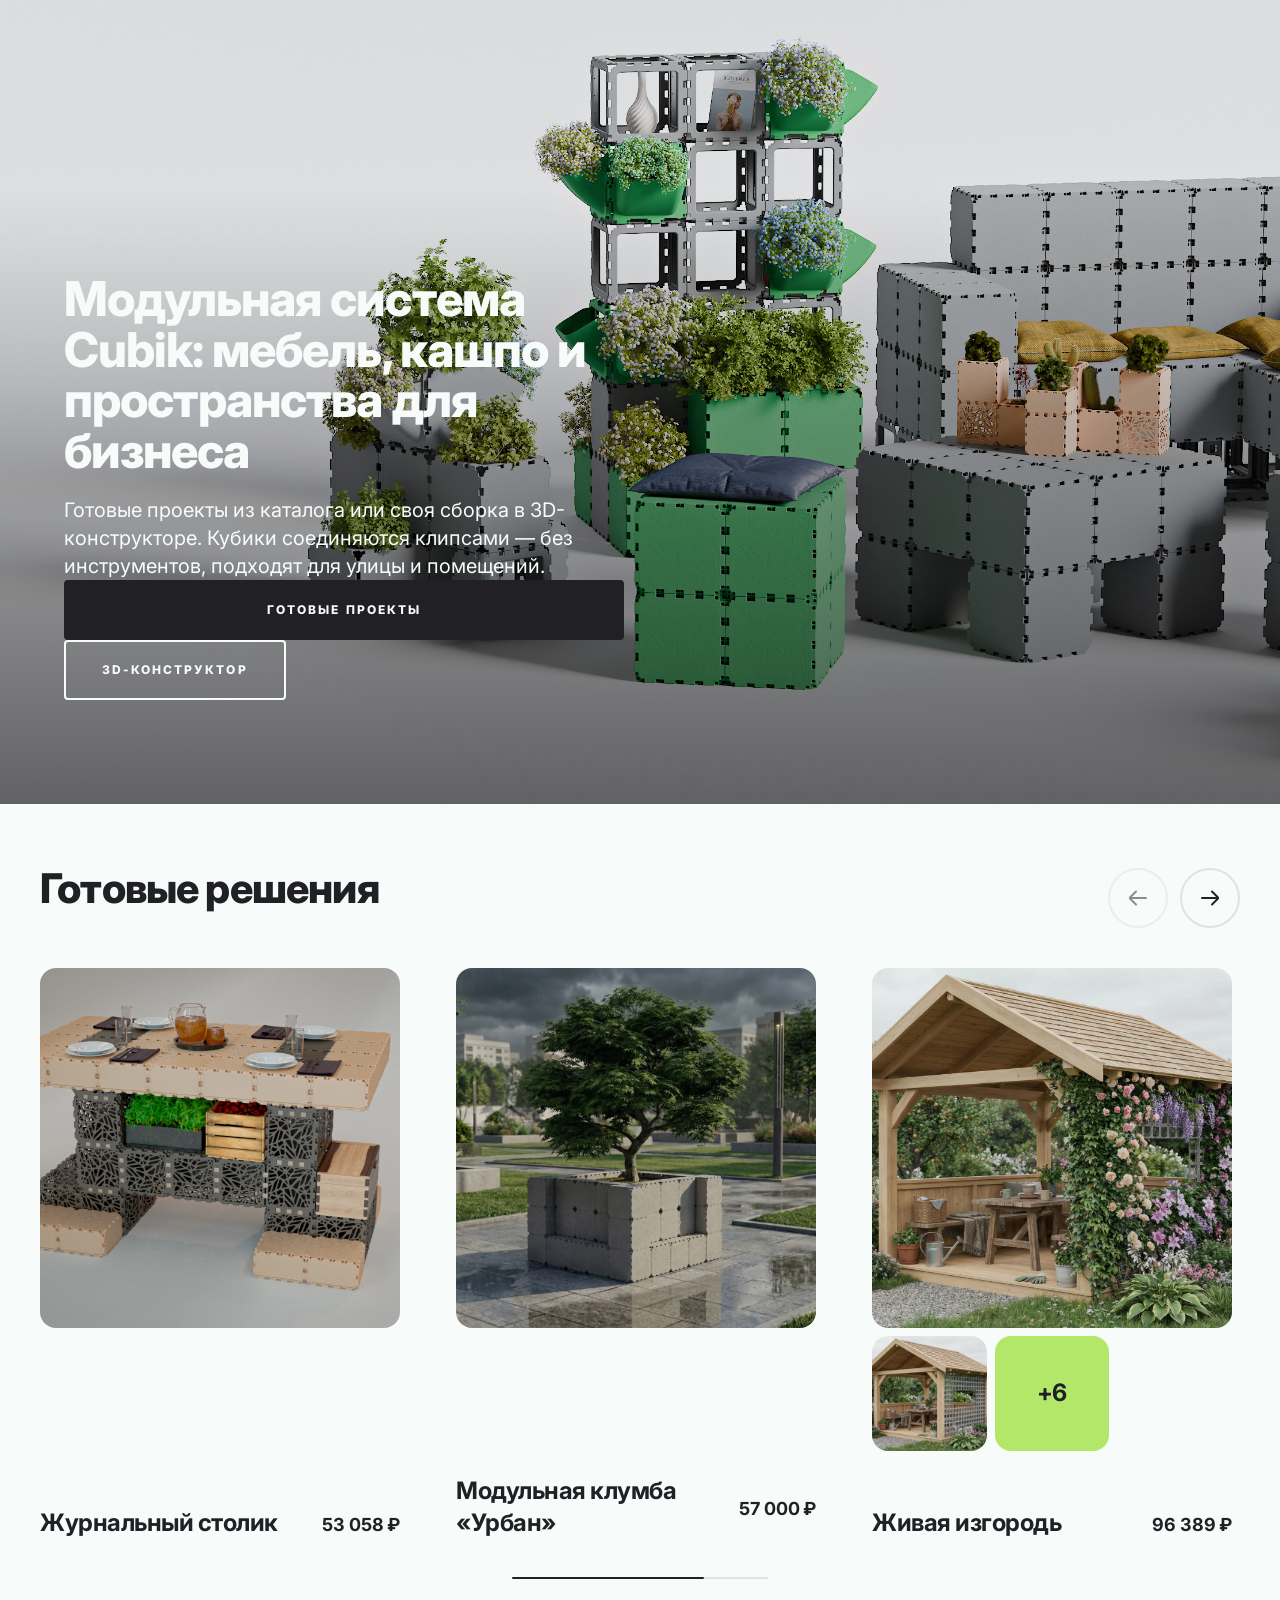
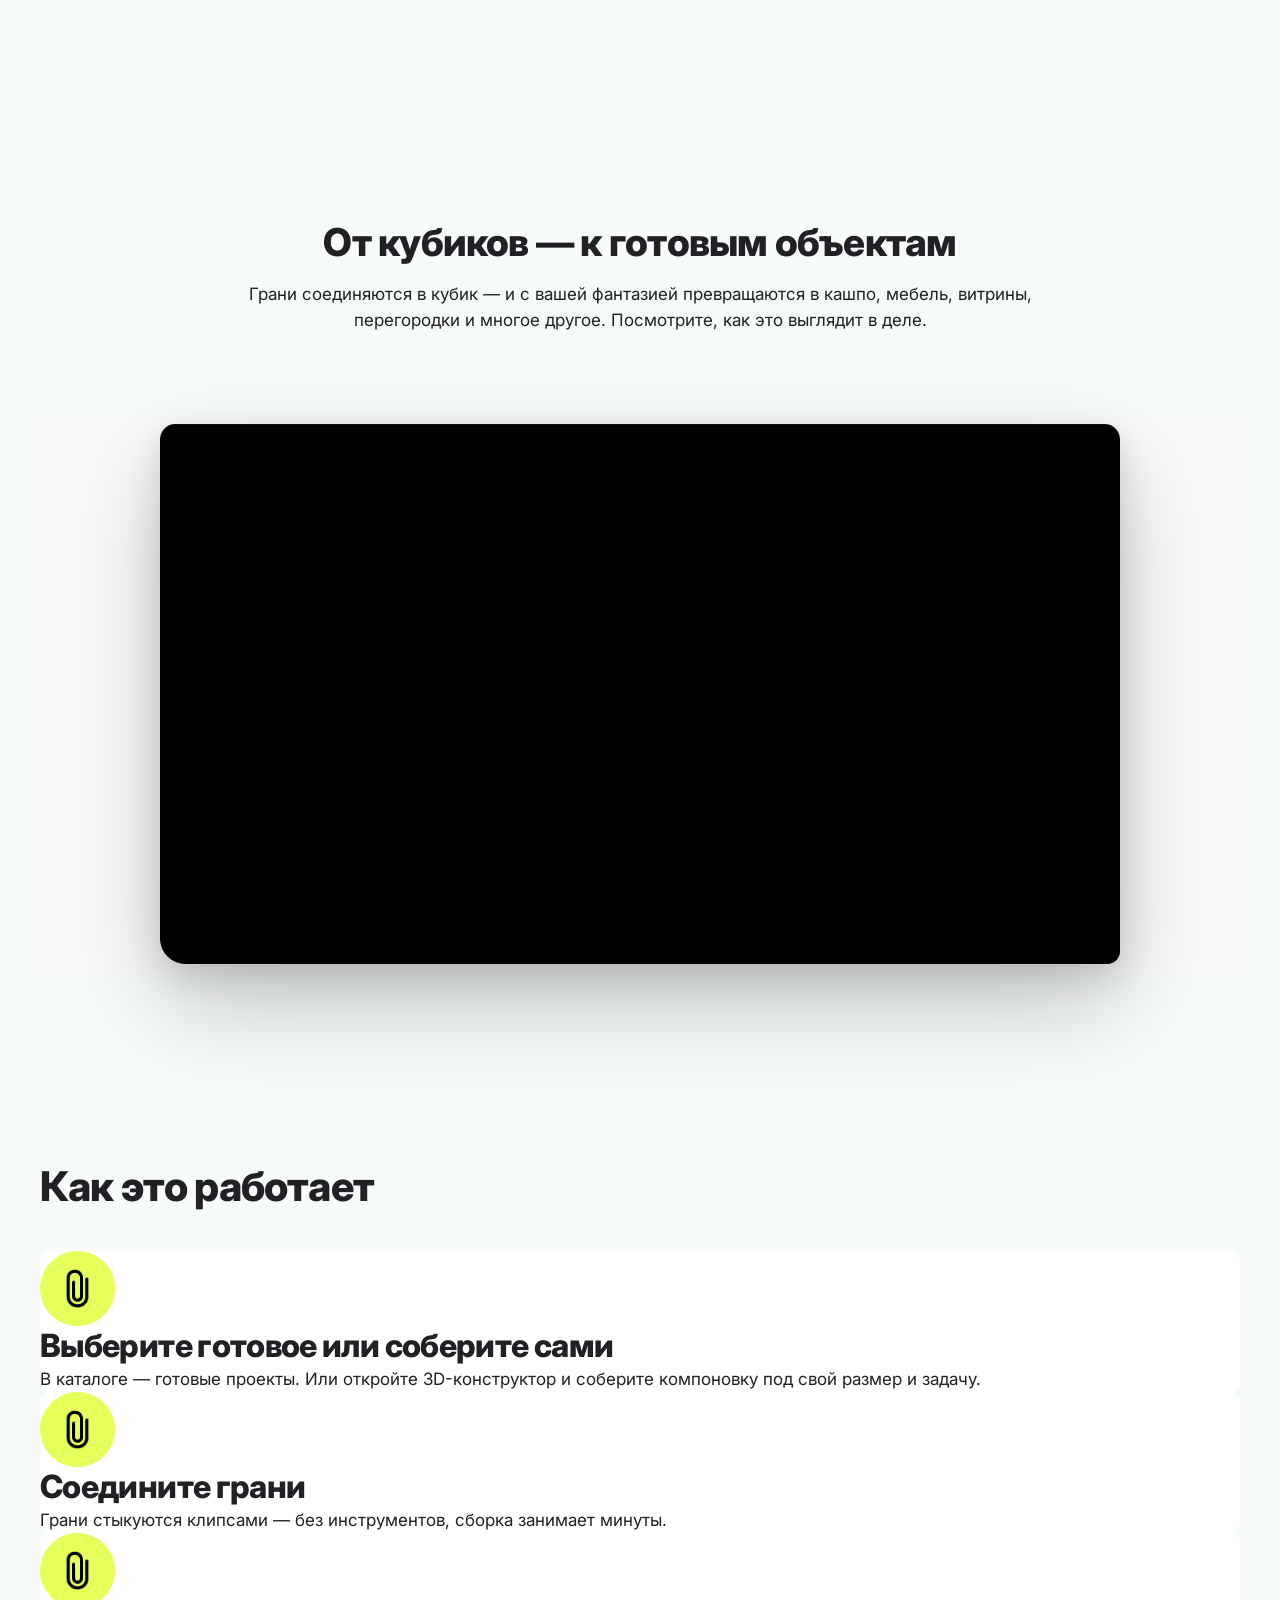
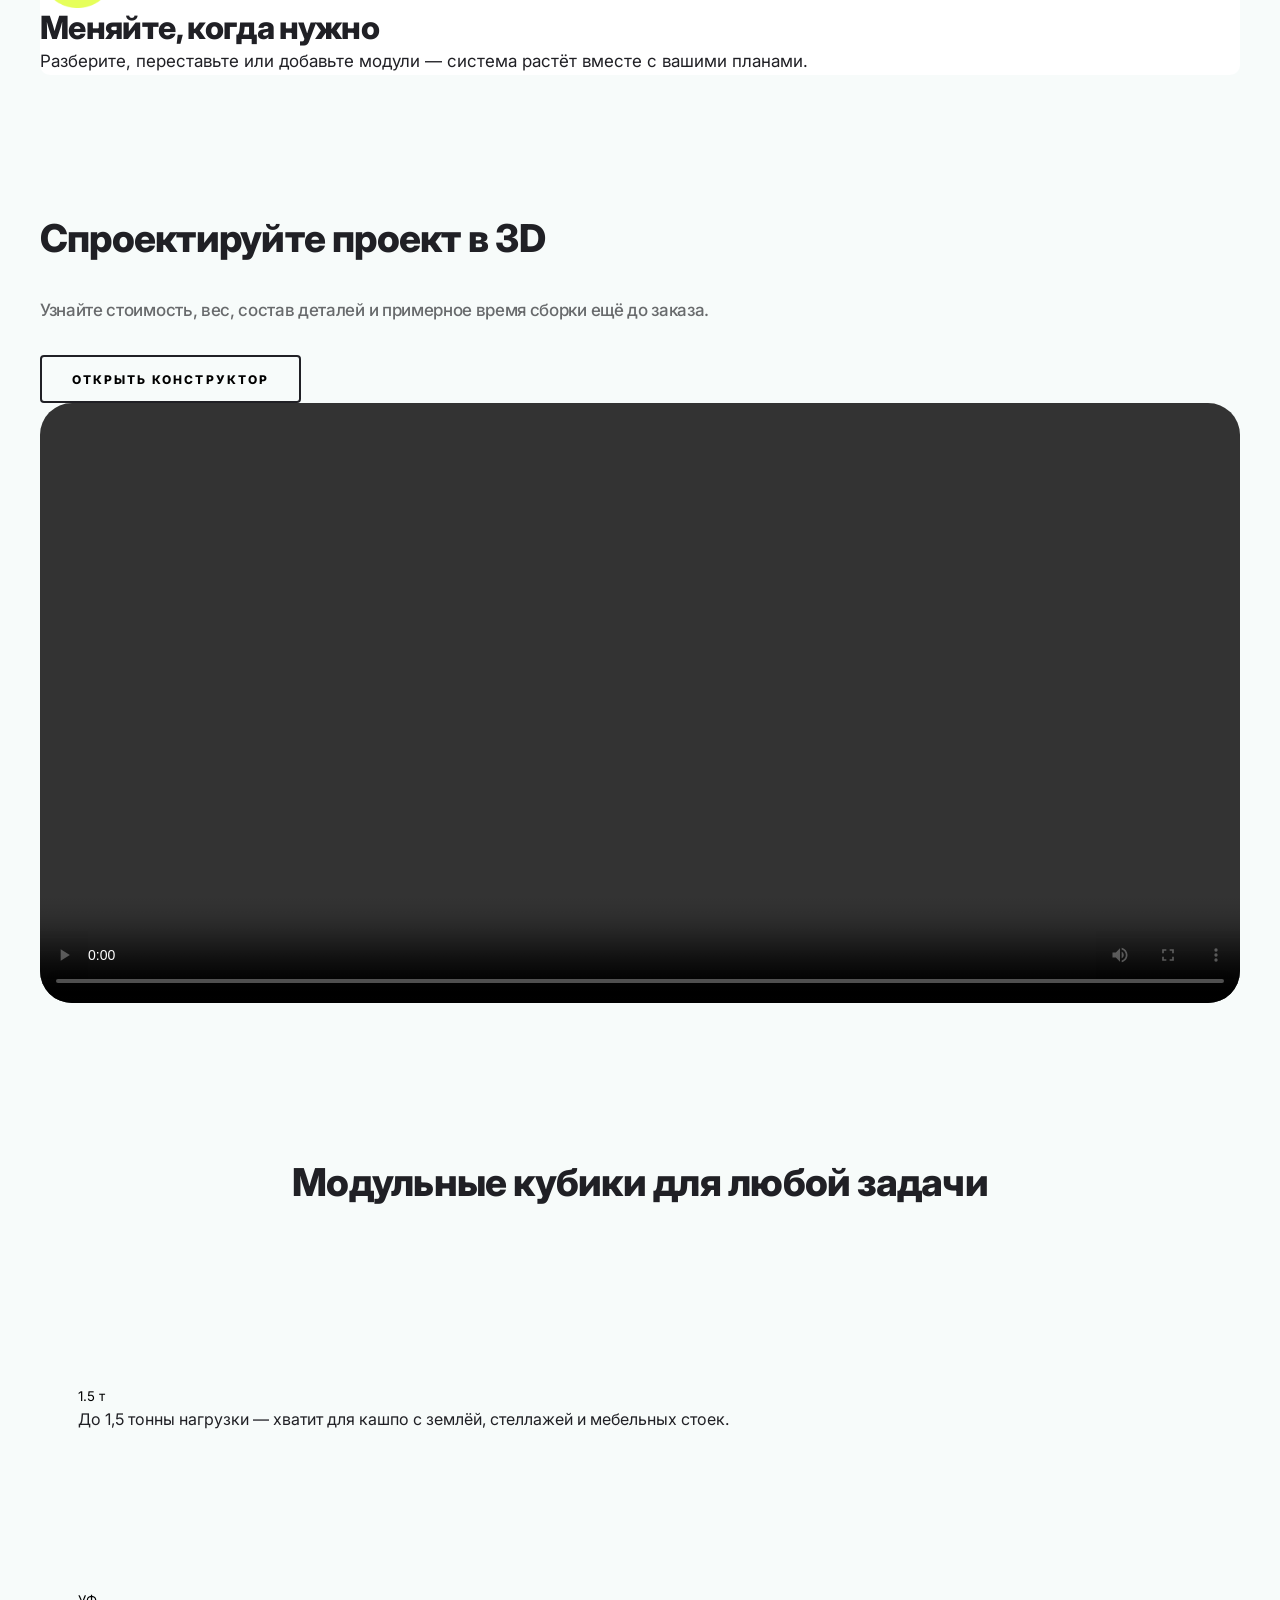
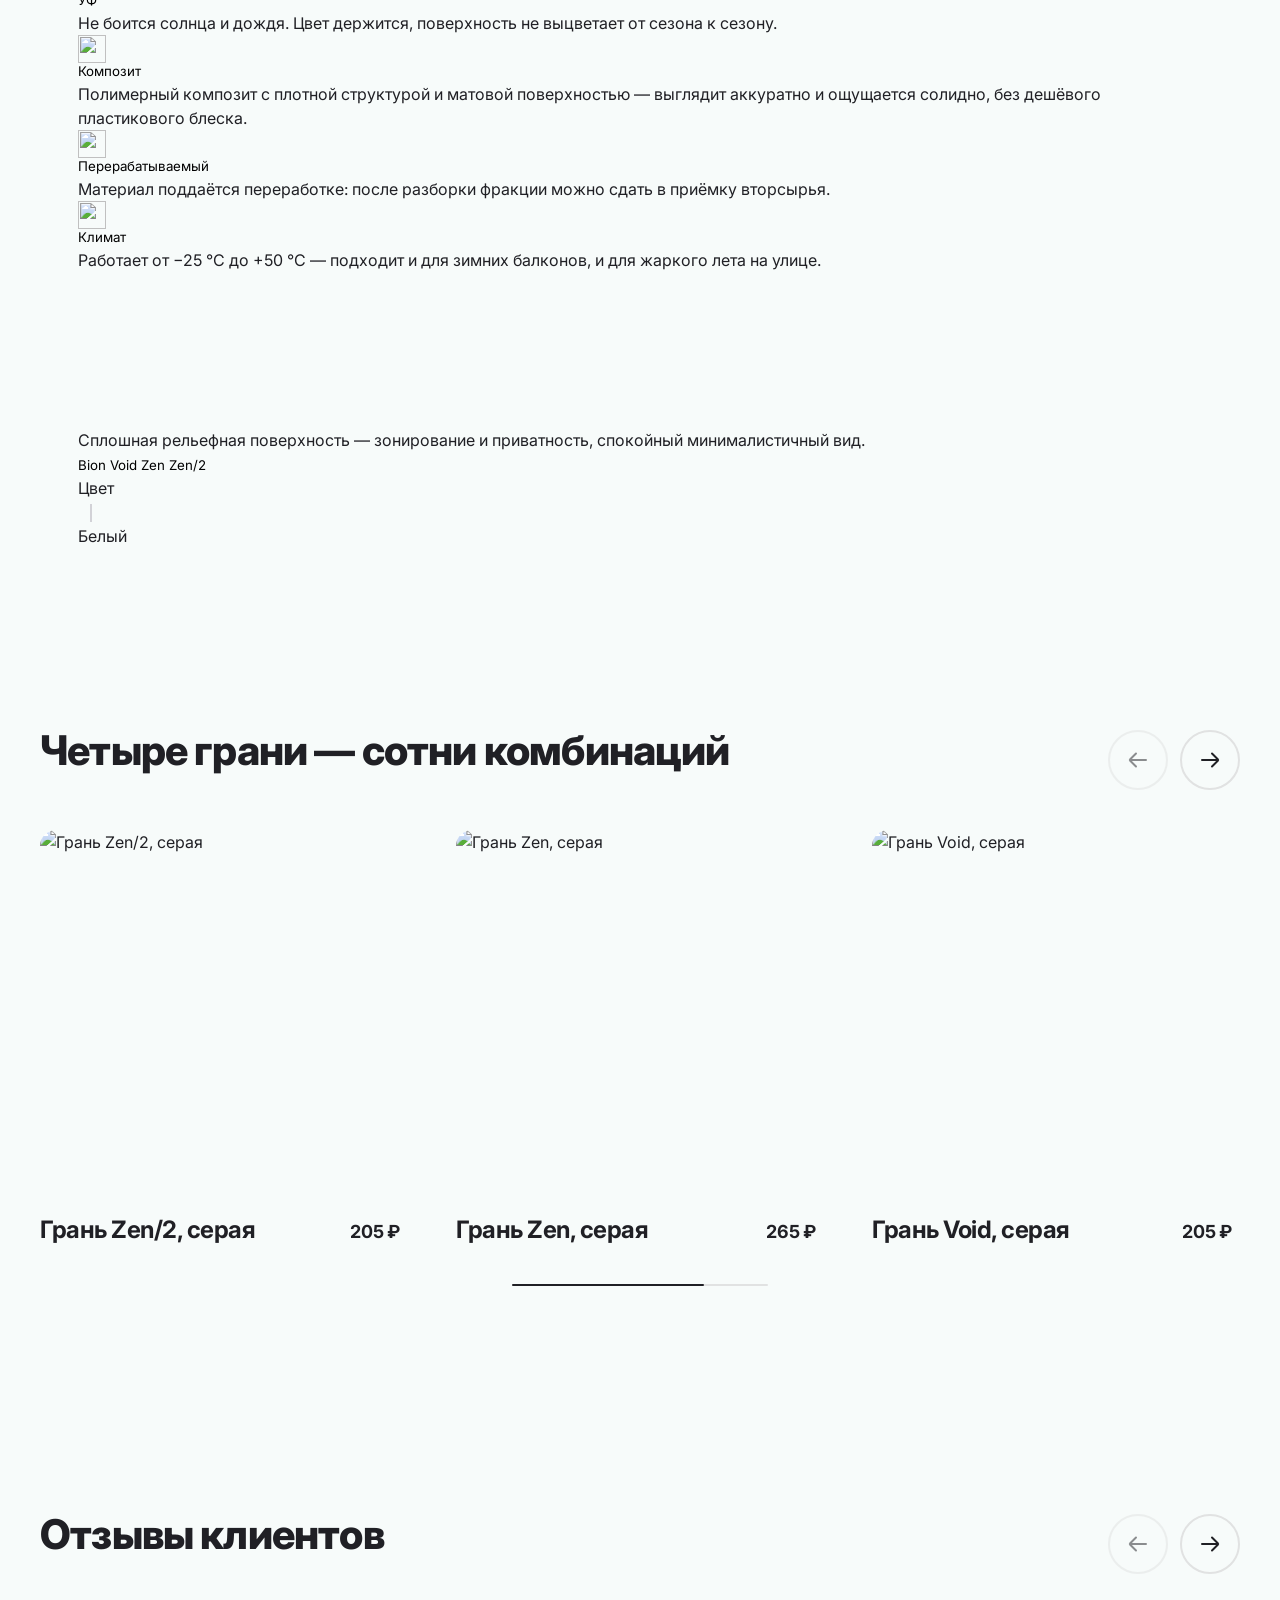
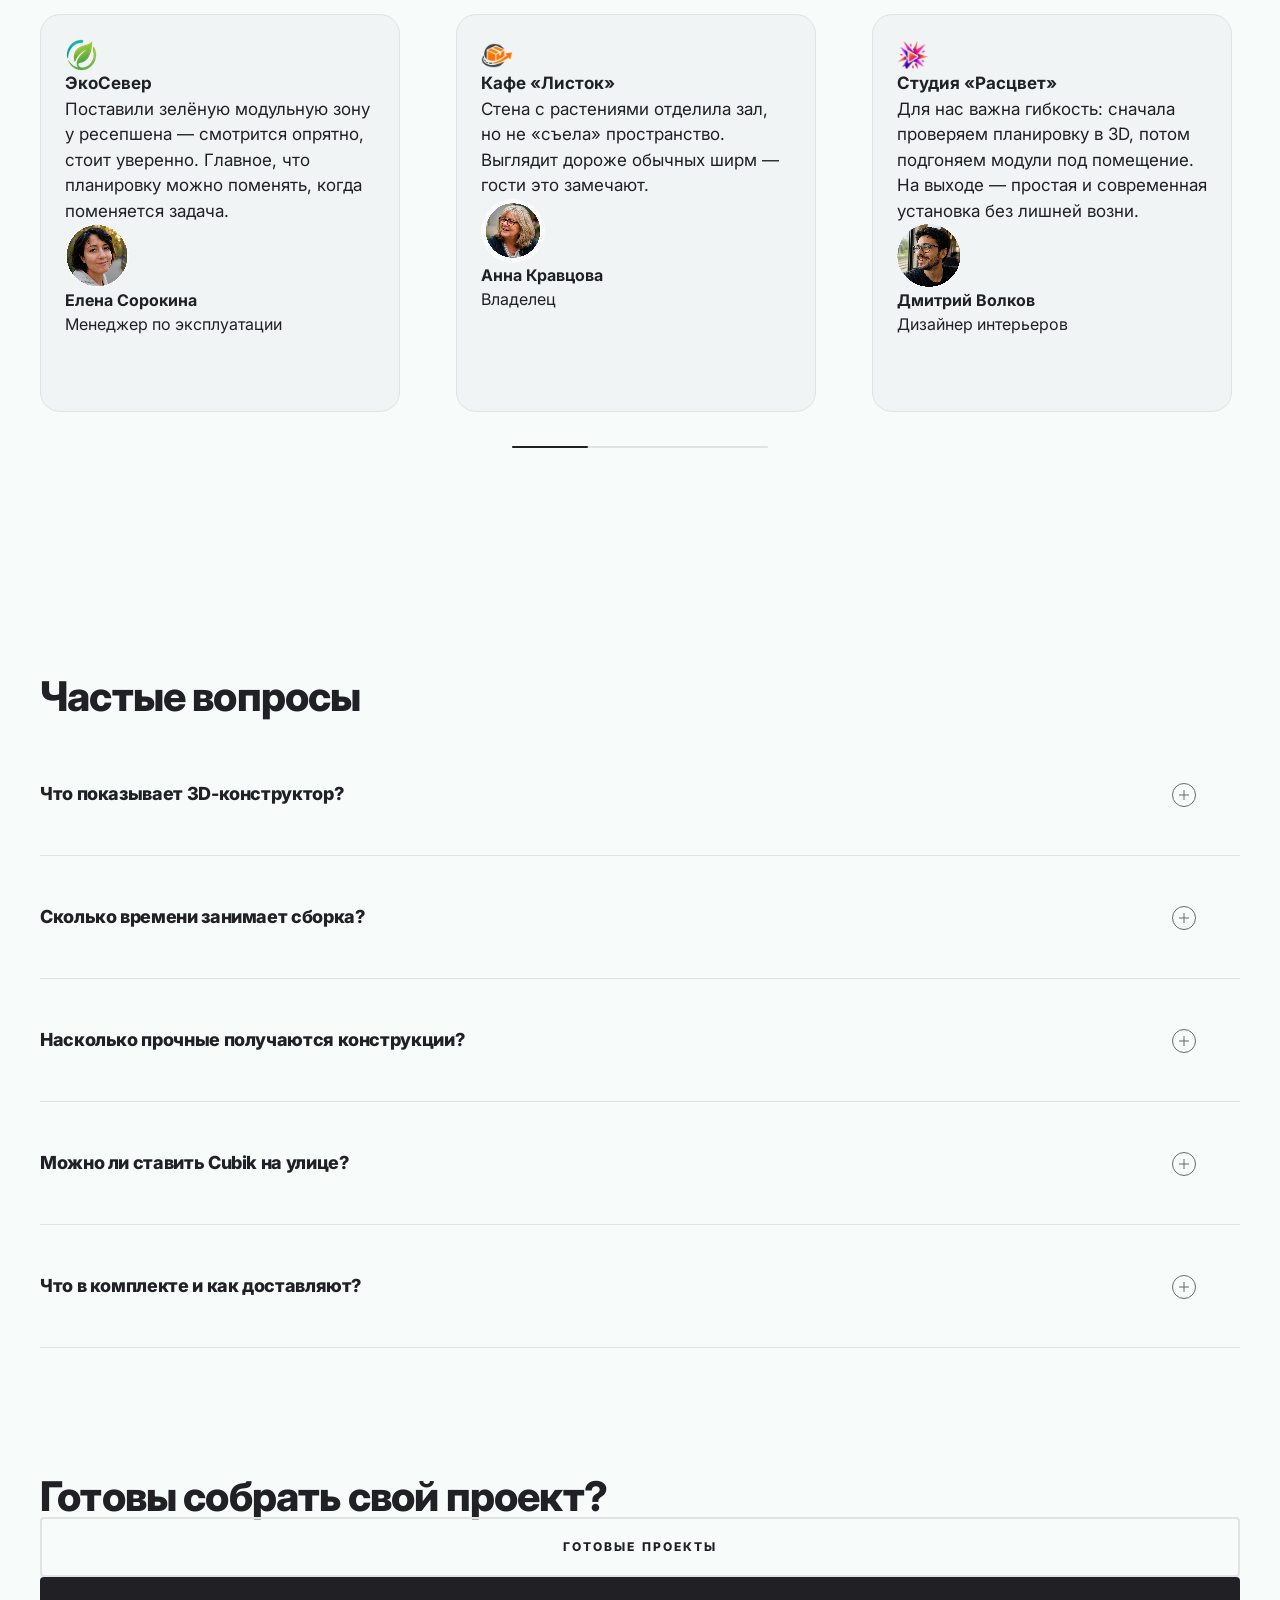
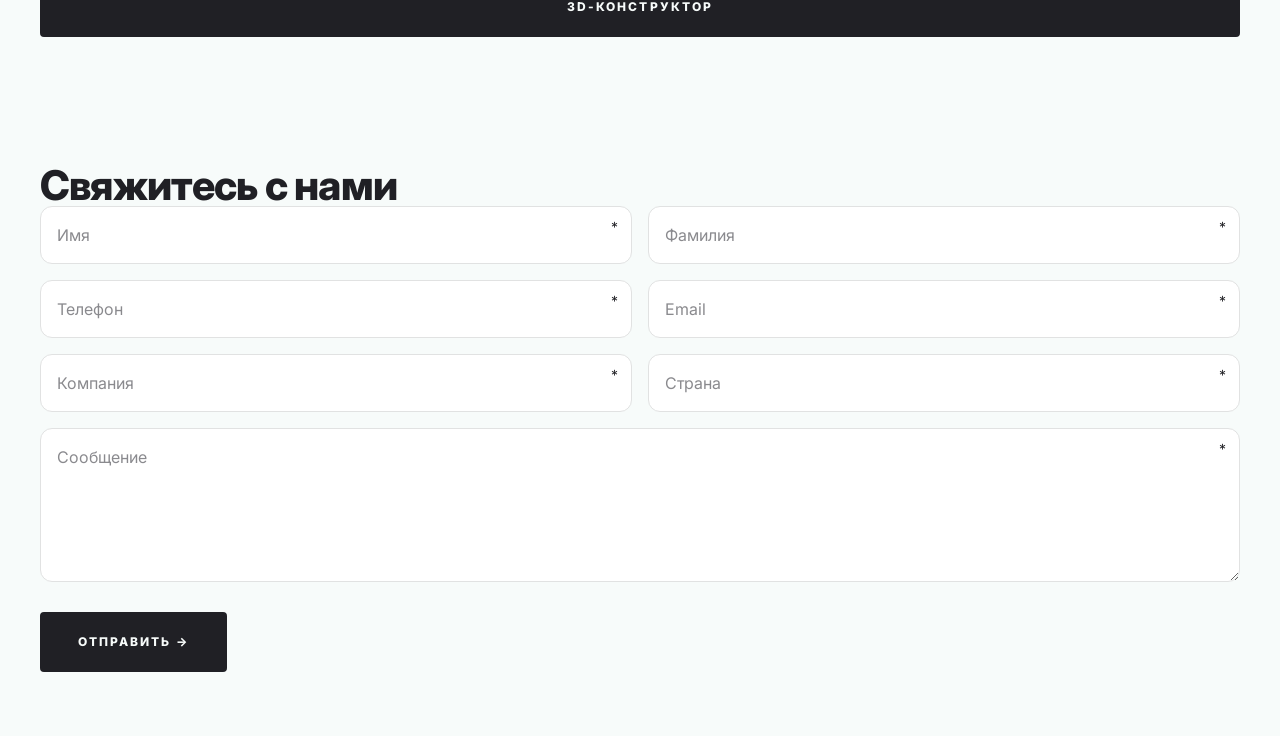
==== index.html @ 3722f654 "Qubik landing: Russian copy, catalog carousels, contact form, and GitHub Pages assets. Co-authored-b" ====
<!DOCTYPE html>
<html lang="ru">
<head>
    <meta charset="UTF-8">
    <meta name="viewport" content="width=device-width, initial-scale=1.0, viewport-fit=cover">
    <title>Cubik — модульная мебель и кашпо из кубиков | Qubik</title>
    <meta name="description" content="Собирайте мебель, кашпо, витрины и зоны отдыха из модульных кубиков Cubik. Без инструментов, для дома и улицы — можно переставлять и дополнять.">
    <link rel="canonical" href="https://qubik.one/">
    <meta property="og:type" content="website">
    <meta property="og:title" content="Cubik — модульная мебель и кашпо из кубиков | Qubik">
    <meta property="og:description" content="Собирайте мебель, кашпо, витрины и зоны отдыха из модульных кубиков Cubik. Без инструментов, для дома и улицы — можно переставлять и дополнять.">
    <meta property="og:url" content="https://qubik.one/">
    <meta property="og:image" content="assets/images/hero/prerender_11.jpg">
    <meta name="twitter:card" content="summary_large_image">
    <link rel="preconnect" href="https://fonts.googleapis.com">
    <link rel="preconnect" href="https://fonts.gstatic.com" crossorigin>
    <link href="https://fonts.googleapis.com/css2?family=Inter:wght@400;500;600;700;800&display=swap" rel="stylesheet">
    <link rel="stylesheet" href="https://cdnjs.cloudflare.com/ajax/libs/bootstrap/5.3.3/css/bootstrap-grid.min.css">
    <link rel="stylesheet" href="https://cdnjs.cloudflare.com/ajax/libs/bootstrap/5.3.3/css/bootstrap-utilities.min.css">
    <link rel="stylesheet" href="https://cdn.jsdelivr.net/npm/swiper@11/swiper-bundle.min.css">
    <link rel="stylesheet" href="css/cubik-styles.min.css">
    <link rel="stylesheet" href="css/cubik-main.css">
    <link rel="stylesheet" href="css/styles.css">
    <link rel="stylesheet" href="css/responsive.css">
    <link rel="stylesheet" href="css/cubik-overrides.css">
    <link rel="preload" as="image" href="assets/images/hero/prerender_11.jpg" fetchpriority="high">
</head>
<body class="landing-cubik">

<div class="page">

    <div class="page__container">

    <div class="discover catalog_main" id="discover">
        <div class="swiper swiper-discover">
            <div class="swiper-wrapper">
                <div class="swiper-slide">
                    <div class="discover__slide">
                        <img src="assets/images/hero/prerender_11.jpg" width="5475" height="1397" alt="Модульная система Cubik">
                        <div class="discover__row">
                            <div class="discover__details">
                                <div class="discover__head">
                                    <div>
                                        <h1 class="discover__title h1 sm-hidden">Модульная система Cubik: мебель, кашпо и пространства для бизнеса</h1>
                                        <p class="discover__desc sm-hidden">Готовые проекты из каталога или своя сборка в 3D-конструкторе. Кубики соединяются клипсами — без инструментов, подходят для улицы и помещений.</p>
                                        <h2 class="discover_title_h2 sm-vision">МОДУЛЬНАЯ<br> СИСТЕМА CUBIK</h2>
                                        <p class="discover_desc_mob sm-vision">Мебель · Кашпо ·<br> Для бизнеса</p>
                                        <div class="row discover__cta-row">
                                            <div class="mt-4 col-lg-6">
                                                <a class="button-counter button-large button-wide" href="https://qubik.one/catalog/">Готовые проекты</a>
                                            </div>
                                            <div class="mt-4 col-lg-6">
                                                <a class="button-counter button-large button-land" href="https://qubik.one/builder/">3D-конструктор</a>
                                            </div>
                                        </div>
                                    </div>
                                </div>
                            </div>
                        </div>
                    </div>
                </div>
            </div>
        </div>
    </div>

        <div class="collections collections--featured">
            <div class="collections__head">
                <div class="collections__title h1">Готовые решения</div>
                <div class="collections__nav swiper" aria-label="Навигация по слайдеру">
                    <button class="swiper-button-prev" type="button" aria-label="Предыдущий проект"></button>
                    <button class="swiper-button-next" type="button" aria-label="Следующий проект"></button>
                </div>
            </div>
            <div class="collections__wrapper">
                <div class="swiper swiper-collections" id="swiperProducts">
                    <div class="swiper-wrapper"></div>
                    <div class="swiper-scrollbar" aria-hidden="true"></div>
                </div>
            </div>
        </div>

        <div class="creativity pt-5 pb-0">
            <div class="creativity__head">
                <div class="creativity__title h2">От кубиков — к готовым объектам</div>
                <div class="mb-4">Грани соединяются в кубик — и с вашей фантазией превращаются в кашпо, мебель, витрины, перегородки и многое другое. Посмотрите, как это выглядит в деле.</div>
            </div>
            <section class="cb-hv" id="headVideo" data-cb-hv aria-label="Видео о Cubik">
                <div class="cb-hv__inner">
                    <div class="cb-hv__frame">
                        <video
                            class="cb-hv__media head-video-media"
                            src="assets/media/video/head_video.mp4"
                            muted
                            loop
                            playsinline
                            webkit-playsinline
                            preload="metadata"
                            aria-label="Видео о Cubik"
                        ></video>
                    </div>
                </div>
            </section>
        </div>

        <div class="catalog">
            <div class="catalog__wrapper pt-5 pb-5">
                <div class="catalog__head d-flex justify-content-center">
                    <div class="catalog__title d-flex mb-4 justify-content-center h1 pe-0 me-0">Как это работает</div>
                </div>
                <div class="row">
                    <div class="col-lg-4 mb-4">
                        <div class="p-5" style="height: 100%; background: #ffffff; border-radius: 10px">
                            <div class="text-left">
                                <div class="mb-4 d-flex flex-column align-items-left">
                                    <img src="assets/images/icons/how-icon.png" style="width: 75px" alt="Выберите готовое или соберите сами">
                                </div>
                                <div class="h4 mb-3">Выберите готовое или соберите сами</div>
                                <p>В каталоге — готовые проекты. Или откройте 3D-конструктор и соберите компоновку под свой размер и задачу.</p>
                            </div>
                        </div>
                    </div>
                    <div class="col-lg-4 mb-4">
                        <div class="p-5" style="height: 100%; background: #ffffff; border-radius: 10px">
                            <div class="text-left">
                                <div class="mb-4 d-flex flex-column align-items-left">
                                    <img src="assets/images/icons/how-icon.png" style="width: 75px" alt="Соедините грани">
                                </div>
                                <div class="h4 mb-3">Соедините грани</div>
                                <p>Грани стыкуются клипсами — без инструментов, сборка занимает минуты.</p>
                            </div>
                        </div>
                    </div>
                    <div class="col-lg-4 mb-4">
                        <div class="p-5" style="height: 100%; background: #ffffff; border-radius: 10px">
                            <div class="text-left">
                                <div class="mb-4 d-flex flex-column align-items-left">
                                    <img src="assets/images/icons/how-icon.png" style="width: 75px" alt="Меняйте, когда нужно">
                                </div>
                                <div class="h4 mb-3">Меняйте, когда нужно</div>
                                <p>Разберите, переставьте или добавьте модули — система растёт вместе с вашими планами.</p>
                            </div>
                        </div>
                    </div>
                </div>
            </div>
        </div>

        <div class="creativity pt-5 pb-0">
            <div class="row">
                <div class="col-lg-6 mb-4 mb-lg-0">
                    <div class="pe-0 pe-lg-4">
                        <div class="creativity__content">
                            <h2>Спроектируйте проект в 3D</h2>
                            <p>Узнайте стоимость, вес, состав деталей и примерное время сборки ещё до заказа.</p>
                        </div>
                        <a class="button-stroke button-medium creativity__button" href="https://qubik.one/builder/" target="_blank" rel="noopener noreferrer">Открыть конструктор</a>
                    </div>
                </div>
                <div class="col-lg-6">
                    <div class="mt-1" style="position: relative; overflow: hidden">
                        <video
                            class="creativity__video"
                            controls
                            controlslist="nodownload"
                            src="assets/media/video/builder-plug.mp4"
                            style="max-width: 100%; height: auto;"
                            preload="metadata"
                            aria-label="3D-конструктор Cubik"
                        ></video>
                    </div>
                </div>
            </div>
        </div>

        <div class="creativity pt-5 pb-0">
            <div class="creativity__head">
                <div class="creativity__title h2">Модульные кубики для любой задачи</div>
            </div>
            <section class="section modular-hero" id="material">
                <div class="modular-hero-stage">
                    <div class="modular-hero-inner">
                        <div class="modular-hero-copy">
                            <div class="modular-accordion" id="modularAccordion">
                                <div class="modular-acc-item is-open" data-acc-item>
                                    <button type="button" class="modular-acc-trigger" id="acc-trigger-load" aria-expanded="true" aria-controls="acc-panel-load">
                                        <span class="modular-acc-icon-btn" aria-hidden="true"><span class="modular-acc-plus"></span></span>
                                        <span class="modular-acc-label">1.5 т</span>
                                    </button>
                                    <div class="modular-acc-panel" id="acc-panel-load" role="region" aria-labelledby="acc-trigger-load" aria-hidden="false">
                                        <div class="modular-acc-panel-inner">
                                            <p class="modular-acc-desc">До 1,5 тонны нагрузки — хватит для кашпо с землёй, стеллажей и мебельных стоек.</p>
                                            <div class="modular-acc-media">
                                                <video
                                                    class="modular-acc-video"
                                                    data-acc-video
                                                    muted
                                                    playsinline
                                                    webkit-playsinline
                                                    preload="auto"
                                                    loop
                                                    aria-label="Прочность — демонстрация нагрузки"
                                                >
                                                    <source src="assets/media/video/durability.mp4?v=2" type="video/mp4">
                                                </video>
                                            </div>
                                        </div>
                                    </div>
                                </div>
                                <div class="modular-acc-item" data-acc-item>
                                    <button type="button" class="modular-acc-trigger" id="acc-trigger-uv" aria-expanded="false" aria-controls="acc-panel-uv">
                                        <span class="modular-acc-icon-btn" aria-hidden="true"><span class="modular-acc-plus"></span></span>
                                        <span class="modular-acc-label">УФ</span>
                                    </button>
                                    <div class="modular-acc-panel" id="acc-panel-uv" role="region" aria-labelledby="acc-trigger-uv" aria-hidden="true">
                                        <div class="modular-acc-panel-inner">
                                            <p class="modular-acc-desc">Не боится солнца и дождя. Цвет держится, поверхность не выцветает от сезона к сезону.</p>
                                        </div>
                                    </div>
                                </div>
                                <div class="modular-acc-item" data-acc-item>
                                    <button type="button" class="modular-acc-trigger" id="acc-trigger-poly" aria-expanded="false" aria-controls="acc-panel-poly">
                                        <span class="modular-acc-icon-btn" aria-hidden="true"><span class="modular-acc-plus"></span></span>
                                        <span class="modular-acc-label modular-acc-label--icon">
                                            <img src="assets/images/material/polymer.svg" alt="" width="28" height="28" decoding="async">
                                            <span>Композит</span>
                                        </span>
                                    </button>
                                    <div class="modular-acc-panel" id="acc-panel-poly" role="region" aria-labelledby="acc-trigger-poly" aria-hidden="true">
                                        <div class="modular-acc-panel-inner">
                                            <p class="modular-acc-desc">Полимерный композит с плотной структурой и матовой поверхностью — выглядит аккуратно и ощущается солидно, без дешёвого пластикового блеска.</p>
                                        </div>
                                    </div>
                                </div>
                                <div class="modular-acc-item" data-acc-item>
                                    <button type="button" class="modular-acc-trigger" id="acc-trigger-rec" aria-expanded="false" aria-controls="acc-panel-rec">
                                        <span class="modular-acc-icon-btn" aria-hidden="true"><span class="modular-acc-plus"></span></span>
                                        <span class="modular-acc-label modular-acc-label--icon">
                                            <img src="assets/images/material/recycle.svg" alt="" width="28" height="28" decoding="async">
                                            <span>Перерабатываемый</span>
                                        </span>
                                    </button>
                                    <div class="modular-acc-panel" id="acc-panel-rec" role="region" aria-labelledby="acc-trigger-rec" aria-hidden="true">
                                        <div class="modular-acc-panel-inner">
                                            <p class="modular-acc-desc">Материал поддаётся переработке: после разборки фракции можно сдать в приёмку вторсырья.</p>
                                        </div>
                                    </div>
                                </div>
                                <div class="modular-acc-item" data-acc-item>
                                    <button type="button" class="modular-acc-trigger" id="acc-trigger-temp" aria-expanded="false" aria-controls="acc-panel-temp">
                                        <span class="modular-acc-icon-btn" aria-hidden="true"><span class="modular-acc-plus"></span></span>
                                        <span class="modular-acc-label modular-acc-label--icon">
                                            <img src="assets/images/material/temperature-range.png" alt="" width="28" height="28" decoding="async">
                                            <span>Климат</span>
                                        </span>
                                    </button>
                                    <div class="modular-acc-panel" id="acc-panel-temp" role="region" aria-labelledby="acc-trigger-temp" aria-hidden="true">
                                        <div class="modular-acc-panel-inner">
                                            <p class="modular-acc-desc">Работает от −25 °C до +50 °C — подходит и для зимних балконов, и для жаркого лета на улице.</p>
                                        </div>
                                    </div>
                                </div>
                            </div>
                        </div>
                        <div class="hero-canvas-wrap modular-canvas-wrap" id="heroCanvasWrap">
                            <canvas id="heroCanvas" aria-label="Интерактивное 3D-превью кубика"></canvas>
                            <div class="hero-loader stage-loader stage-loader--pulse" id="heroLoader" aria-live="polite" aria-label="Подготовка 3D-превью"></div>
                        </div>
                        <div class="modular-controls" id="modularHeroControls">
                            <p class="hero-facet-benefit" id="heroFacetBenefit">Сплошная рельефная поверхность — зонирование и приватность, спокойный минималистичный вид.</p>
                            <div class="hero-facet-picker" id="heroFacetPicker" role="tablist" aria-label="Стиль грани">
                                <button type="button" class="facet-tab" role="tab" data-facet-index="0" aria-selected="false">Bion</button>
                                <button type="button" class="facet-tab" role="tab" data-facet-index="1" aria-selected="false">Void</button>
                                <button type="button" class="facet-tab active" role="tab" data-facet-index="2" aria-selected="true">Zen</button>
                                <button type="button" class="facet-tab" role="tab" data-facet-index="3" aria-selected="false">Zen/2</button>
                            </div>
                            <div class="hero-color-row">
                                <span class="hero-color-hint">Цвет</span>
                                <div class="color-picker hero-color-picker" id="colorPicker">
                                    <button type="button" class="swatch" data-color="#7D7F7D" data-name="Серый" aria-label="Серый"><span style="background:#7D7F7D"></span></button>
                                    <button type="button" class="swatch" data-color="#E1B589" data-name="Бежевый" aria-label="Бежевый"><span style="background:#E1B589"></span></button>
                                    <button type="button" class="swatch" data-color="#0A6F3C" data-name="Зелёный" aria-label="Зелёный"><span style="background:#0A6F3C"></span></button>
                                    <button type="button" class="swatch active" data-color="#F4F4F4" data-name="Белый" aria-label="Белый"><span style="background:#F4F4F4;border:1px solid #d2d2d7"></span></button>
                                    <button type="button" class="swatch" data-color="#0A0A0A" data-name="Чёрный" aria-label="Чёрный"><span style="background:#0A0A0A"></span></button>
                                </div>
                                <p class="color-label hero-color-label" id="colorLabel">Белый</p>
                            </div>
                        </div>
                    </div>
                </div>
            </section>
        </div>

        <div class="collections">
            <div class="collections__head">
                <div class="collections__title h1">Четыре грани — сотни комбинаций</div>
                <div class="collections__nav swiper" aria-label="Навигация по слайдеру">
                    <button class="swiper-button-prev" type="button" aria-label="Предыдущая грань"></button>
                    <button class="swiper-button-next" type="button" aria-label="Следующая грань"></button>
                </div>
            </div>
            <div class="collections__wrapper">
                <div class="swiper swiper-collections" id="swiperFacets">
                    <div class="swiper-wrapper"></div>
                    <div class="swiper-scrollbar" aria-hidden="true"></div>
                </div>
            </div>
        </div>

        <div class="collections">
            <div class="collections__head">
                <div class="collections__title h1">Отзывы клиентов</div>
                <div class="collections__nav swiper" aria-label="Навигация по слайдеру">
                    <button class="swiper-button-prev" type="button" aria-label="Предыдущий отзыв"></button>
                    <button class="swiper-button-next" type="button" aria-label="Следующий отзыв"></button>
                </div>
            </div>
            <div class="collections__wrapper">
                <div class="swiper swiper-collections" id="swiperTestimonials">
                    <div class="swiper-wrapper"></div>
                    <div class="swiper-scrollbar" aria-hidden="true"></div>
                </div>
            </div>
        </div>

        <div class="post" style="padding: 0">
            <div class="details__box" style="border-top: none">
                <div>
                    <h2 class="post__title h1">Частые вопросы</h2>
                </div>
                <div class="categories__group" id="faqCategories"></div>
            </div>
        </div>

        <div class="details__box details__box--cta" style="border-top: none">
            <h2 class="catalog__title h1 mb-4">Готовы собрать свой проект?</h2>
            <div class="row">
                <div class="col-lg-3 mb-2 mb-lg-0">
                    <a class="button-stroke-grey mint__button button-large button-wide" href="https://qubik.one/catalog/">Готовые проекты</a>
                </div>
                <div class="col-lg-3 mb-2 mb-lg-0">
                    <a class="button-counter button-large button-wide" href="https://qubik.one/builder/">3D-конструктор</a>
                </div>
            </div>
        </div>

        <div class="details__box" id="contact" style="border-top: none">
            <h2 class="catalog__title h1 mb-4">Свяжитесь с нами</h2>
            <form class="landing-contact-form" id="contactForm" novalidate>
                <div class="landing-contact-form__row">
                    <label class="landing-contact-form__field">
                        <input type="text" name="firstName" required autocomplete="given-name" placeholder="Имя">
                        <span class="landing-contact-form__req" aria-hidden="true">*</span>
                    </label>
                    <label class="landing-contact-form__field">
                        <input type="text" name="lastName" required autocomplete="family-name" placeholder="Фамилия">
                        <span class="landing-contact-form__req" aria-hidden="true">*</span>
                    </label>
                </div>
                <div class="landing-contact-form__row">
                    <label class="landing-contact-form__field">
                        <input type="tel" name="phone" required autocomplete="tel" placeholder="Телефон">
                        <span class="landing-contact-form__req" aria-hidden="true">*</span>
                    </label>
                    <label class="landing-contact-form__field">
                        <input type="email" name="email" required autocomplete="email" placeholder="Email">
                        <span class="landing-contact-form__req" aria-hidden="true">*</span>
                    </label>
                </div>
                <div class="landing-contact-form__row">
                    <label class="landing-contact-form__field">
                        <input type="text" name="company" required autocomplete="organization" placeholder="Компания">
                        <span class="landing-contact-form__req" aria-hidden="true">*</span>
                    </label>
                    <label class="landing-contact-form__field">
                        <input type="text" name="country" required autocomplete="country-name" placeholder="Страна">
                        <span class="landing-contact-form__req" aria-hidden="true">*</span>
                    </label>
                </div>
                <label class="landing-contact-form__field landing-contact-form__field--full">
                    <textarea name="message" required rows="5" placeholder="Сообщение"></textarea>
                    <span class="landing-contact-form__req" aria-hidden="true">*</span>
                </label>
                <button type="submit" class="button-counter button-large landing-contact-form__submit">Отправить →</button>
                <p class="landing-contact-form__status" id="contactFormStatus" hidden role="status"></p>
            </form>
        </div>

    </div><!-- /.page__container -->

</div>

<script src="https://cdn.jsdelivr.net/npm/swiper@11/swiper-bundle.min.js"></script>
<script src="https://cdn.jsdelivr.net/npm/gsap@3.12.7/dist/gsap.min.js"></script>
<script src="https://cdn.jsdelivr.net/npm/gsap@3.12.7/dist/ScrollTrigger.min.js"></script>
<script type="importmap">
{
    "imports": {
        "three": "https://cdn.jsdelivr.net/npm/three@0.162.0/build/three.module.js",
        "three/addons/": "https://cdn.jsdelivr.net/npm/three@0.162.0/examples/jsm/"
    }
}
</script>
<script type="module" src="js/cubik-landing.js"></script>
<script type="module" src="js/app.js"></script>
</body>
</html>
---- css/cubik-styles.min.css ----
.swiper-slide,.swiper-wrapper{height:100%;position:relative;transition-property:transform,-webkit-transform;width:100%}.swiper-fade.swiper-free-mode .swiper-slide,.swiper-free-mode>.swiper-wrapper{transition-timing-function:ease-out}.checkbox,.mfp-arrow,.mfp-close,.mfp-counter,.mfp-preloader{-webkit-user-select:none;-moz-user-select:none;-ms-user-select:none}.mfp-close,a{text-decoration:none}.page,.popup{min-height:100vh}.activity__login,.card__login,.follower__name,.main__value,.share__input{text-overflow:ellipsis}.account__head,.arrow_back,.catalog__tab,.categories__head,.header__discover .header__head,.list__tab,.mfp-arrow,.popup .mfp-close,.settings__link,.tabs__button,.wallets__tab{-webkit-tap-highlight-color:transparent}a,abbr,acronym,address,applet,article,aside,audio,b,big,blockquote,body,canvas,caption,center,cite,code,dd,del,details,dfn,div,dl,dt,em,embed,fieldset,figcaption,figure,footer,form,h1,h2,h3,h4,h5,h6,header,hgroup,html,i,iframe,img,ins,kbd,label,legend,li,mark,menu,nav,object,ol,output,p,pre,q,ruby,s,samp,section,small,span,strike,strong,sub,summary,sup,table,tbody,td,tfoot,th,thead,time,tr,tt,u,ul,var,video{margin:0;padding:0;border:0;vertical-align:baseline}html{-ms-text-size-adjust:100%;-webkit-text-size-adjust:100%}a img,fieldset,img{border:none}input[type=email],input[type=tel],input[type=text],textarea{-webkit-appearance:none}.details-cost__button,.input-parent,.mfp-gallery .mfp-image-holder .mfp-figure,.swiper-pagination-clickable .swiper-pagination-bullet,button,input[type=submit]{cursor:pointer}button::-moz-focus-inner,input[type=submit]::-moz-focus-inner{padding:0;border:0}textarea{overflow:auto}button,input{margin:0;padding:0;border:0}a,a:focus,button,div,h1,h2,h3,h4,h5,h6,input,select,span,textarea{outline:0}ol,ul{list-style-type:none}table{border-spacing:0;border-collapse:collapse;width:100%}*,:after,:before{box-sizing:inherit}@font-face{font-family:swiper-icons;src:url("data:application/font-woff;charset=utf-8;base64, [base64]//wADZ2x5ZgAAAywAAADMAAAD2MHtryVoZWFkAAABbAAAADAAAAA2E2+eoWhoZWEAAAGcAAAAHwAAACQC9gDzaG10eAAAAigAAAAZAAAArgJkABFsb2NhAAAC0AAAAFoAAABaFQAUGG1heHAAAAG8AAAAHwAAACAAcABAbmFtZQAAA/gAAAE5AAACXvFdBwlwb3N0AAAFNAAAAGIAAACE5s74hXjaY2BkYGAAYpf5Hu/j+W2+MnAzMYDAzaX6QjD6/4//Bxj5GA8AuRwMYGkAPywL13jaY2BkYGA88P8Agx4j+/8fQDYfA1AEBWgDAIB2BOoAeNpjYGRgYNBh4GdgYgABEMnIABJzYNADCQAACWgAsQB42mNgYfzCOIGBlYGB0YcxjYGBwR1Kf2WQZGhhYGBiYGVmgAFGBiQQkOaawtDAoMBQxXjg/wEGPcYDDA4wNUA2CCgwsAAAO4EL6gAAeNpj2M0gyAACqxgGNWBkZ2D4/wMA+xkDdgAAAHjaY2BgYGaAYBkGRgYQiAHyGMF8FgYHIM3DwMHABGQrMOgyWDLEM1T9/w8UBfEMgLzE////P/5//f/V/xv+r4eaAAeMbAxwIUYmIMHEgKYAYjUcsDAwsLKxc3BycfPw8jEQA/[base64]/uznmfPFBNODM2K7MTQ45YEAZqGP81AmGGcF3iPqOop0r1SPTaTbVkfUe4HXj97wYE+yNwWYxwWu4v1ugWHgo3S1XdZEVqWM7ET0cfnLGxWfkgR42o2PvWrDMBSFj/IHLaF0zKjRgdiVMwScNRAoWUoH78Y2icB/yIY09An6AH2Bdu/UB+yxopYshQiEvnvu0dURgDt8QeC8PDw7Fpji3fEA4z/PEJ6YOB5hKh4dj3EvXhxPqH/SKUY3rJ7srZ4FZnh1PMAtPhwP6fl2PMJMPDgeQ4rY8YT6Gzao0eAEA409DuggmTnFnOcSCiEiLMgxCiTI6Cq5DZUd3Qmp10vO0LaLTd2cjN4fOumlc7lUYbSQcZFkutRG7g6JKZKy0RmdLY680CDnEJ+UMkpFFe1RN7nxdVpXrC4aTtnaurOnYercZg2YVmLN/d/gczfEimrE/fs/bOuq29Zmn8tloORaXgZgGa78yO9/cnXm2BpaGvq25Dv9S4E9+5SIc9PqupJKhYFSSl47+Qcr1mYNAAAAeNptw0cKwkAAAMDZJA8Q7OUJvkLsPfZ6zFVERPy8qHh2YER+3i/BP83vIBLLySsoKimrqKqpa2hp6+jq6RsYGhmbmJqZSy0sraxtbO3sHRydnEMU4uR6yx7JJXveP7WrDycAAAAAAAH//wACeNpjYGRgYOABYhkgZgJCZgZNBkYGLQZtIJsFLMYAAAw3ALgAeNolizEKgDAQBCchRbC2sFER0YD6qVQiBCv/H9ezGI6Z5XBAw8CBK/m5iQQVauVbXLnOrMZv2oLdKFa8Pjuru2hJzGabmOSLzNMzvutpB3N42mNgZGBg4GKQYzBhYMxJLMlj4GBgAYow/P/PAJJhLM6sSoWKfWCAAwDAjgbRAAB42mNgYGBkAIIbCZo5IPrmUn0hGA0AO8EFTQAA");font-weight:400;font-style:normal}:root{--swiper-theme-color:#007aff;--swiper-navigation-size:44px;--primary:#C5DC45;--dd-bg:#fff;--dd-border:#e5e7eb;--dd-shadow:0 10px 30px rgba(0,0,0,.08);--dd-hover:#87868614;--dd-active:rgba(161,45,94,.12);--dd-text:#111827;--dd-muted:#6b7280}.swiper{margin-left:auto;margin-right:auto;position:relative;overflow:hidden;list-style:none;padding:0;z-index:1}.swiper-vertical>.swiper-wrapper{flex-direction:column}.swiper-wrapper{z-index:1;display:flex;box-sizing:content-box}#review_form,.discover__slide,.feed__wrap,.feed__wrapper,.main__item,.mfp-container,.stories__avatar,html,img.mfp-img{box-sizing:border-box}.swiper-android .swiper-slide,.swiper-wrapper{-webkit-transform:translate3d(0,0,0);transform:translate3d(0,0,0)}.swiper-pointer-events{touch-action:pan-y}.swiper-pointer-events.swiper-vertical{touch-action:pan-x}.swiper-slide{flex-shrink:0}.swiper-slide-invisible-blank{visibility:hidden}.swiper-autoheight,.swiper-autoheight .swiper-slide{height:auto}.swiper-autoheight .swiper-wrapper{align-items:flex-start;transition-property:transform,height,-webkit-transform}.swiper-backface-hidden .swiper-slide{-webkit-transform:translateZ(0);transform:translateZ(0);-webkit-backface-visibility:hidden;backface-visibility:hidden}.swiper-3d,.swiper-3d.swiper-css-mode .swiper-wrapper{-webkit-perspective:1200px;perspective:1200px}.swiper-3d .swiper-cube-shadow,.swiper-3d .swiper-slide,.swiper-3d .swiper-slide-shadow,.swiper-3d .swiper-slide-shadow-bottom,.swiper-3d .swiper-slide-shadow-left,.swiper-3d .swiper-slide-shadow-right,.swiper-3d .swiper-slide-shadow-top,.swiper-3d .swiper-wrapper{-webkit-transform-style:preserve-3d;transform-style:preserve-3d}.swiper-3d .swiper-slide-shadow,.swiper-3d .swiper-slide-shadow-bottom,.swiper-3d .swiper-slide-shadow-left,.swiper-3d .swiper-slide-shadow-right,.swiper-3d .swiper-slide-shadow-top{position:absolute;left:0;top:0;width:100%;height:100%;pointer-events:none;z-index:10}.swiper-3d .swiper-slide-shadow{background:rgba(0,0,0,.15)}.swiper-3d .swiper-slide-shadow-left{background-image:linear-gradient(to left,rgba(0,0,0,.5),rgba(0,0,0,0))}.swiper-3d .swiper-slide-shadow-right{background-image:linear-gradient(to right,rgba(0,0,0,.5),rgba(0,0,0,0))}.swiper-3d .swiper-slide-shadow-top{background-image:linear-gradient(to top,rgba(0,0,0,.5),rgba(0,0,0,0))}.swiper-3d .swiper-slide-shadow-bottom{background-image:linear-gradient(to bottom,rgba(0,0,0,.5),rgba(0,0,0,0))}.swiper-css-mode>.swiper-wrapper{overflow:auto;scrollbar-width:none;-ms-overflow-style:none}.swiper-css-mode>.swiper-wrapper::-webkit-scrollbar{display:none}.swiper-css-mode>.swiper-wrapper>.swiper-slide{scroll-snap-align:start start}.swiper-horizontal.swiper-css-mode>.swiper-wrapper{-ms-scroll-snap-type:x mandatory;scroll-snap-type:x mandatory}.swiper-vertical.swiper-css-mode>.swiper-wrapper{-ms-scroll-snap-type:y mandatory;scroll-snap-type:y mandatory}.swiper-centered>.swiper-wrapper::before{content:"";flex-shrink:0;order:9999}.swiper-centered.swiper-horizontal>.swiper-wrapper>.swiper-slide:first-child{-webkit-margin-start:var(--swiper-centered-offset-before);margin-inline-start:var(--swiper-centered-offset-before)}.swiper-centered.swiper-horizontal>.swiper-wrapper::before{height:100%;min-height:1px;width:var(--swiper-centered-offset-after)}.swiper-centered.swiper-vertical>.swiper-wrapper>.swiper-slide:first-child{-webkit-margin-before:var(--swiper-centered-offset-before);margin-block-start:var(--swiper-centered-offset-before)}.swiper-centered.swiper-vertical>.swiper-wrapper::before{width:100%;min-width:1px;height:var(--swiper-centered-offset-after)}.swiper-centered>.swiper-wrapper>.swiper-slide{scroll-snap-align:center center}.swiper-virtual .swiper-slide{-webkit-backface-visibility:hidden;-webkit-transform:translateZ(0);transform:translateZ(0)}.swiper-virtual.swiper-css-mode .swiper-wrapper::after{content:"";position:absolute;left:0;top:0;pointer-events:none}.swiper-virtual.swiper-css-mode.swiper-horizontal .swiper-wrapper::after{height:1px;width:var(--swiper-virtual-size)}.swiper-virtual.swiper-css-mode.swiper-vertical .swiper-wrapper::after{width:1px;height:var(--swiper-virtual-size)}.swiper-button-next,.swiper-button-prev{position:absolute;top:50%;width:calc(var(--swiper-navigation-size)/ 44 * 27);height:var(--swiper-navigation-size);margin-top:calc(0px - var(--swiper-navigation-size)/ 2);z-index:10;cursor:pointer;display:flex;align-items:center;justify-content:center;color:var(--swiper-navigation-color,var(--swiper-theme-color))}.swiper-button-next.swiper-button-disabled,.swiper-button-prev.swiper-button-disabled{opacity:.35;cursor:auto;pointer-events:none}.swiper-button-next.swiper-button-hidden,.swiper-button-prev.swiper-button-hidden{opacity:0;cursor:auto;pointer-events:none}.desktop-show,.mfp-hide,.mobile-show,.swiper-navigation-disabled .swiper-button-next,.swiper-navigation-disabled .swiper-button-prev,.swiper-pagination-bullet:only-child,.swiper-pagination-disabled>.swiper-pagination,.swiper-pagination.swiper-pagination-disabled,.swiper-scrollbar-disabled>.swiper-scrollbar,.swiper-scrollbar.swiper-scrollbar-disabled,.tablet-show{display:none!important}.swiper-button-next:after,.swiper-button-prev:after{font-family:swiper-icons;font-size:var(--swiper-navigation-size);text-transform:none!important;letter-spacing:0;font-variant:initial;line-height:1}.swiper-button-prev,.swiper-rtl .swiper-button-next{left:10px;right:auto}.swiper-button-prev:after,.swiper-rtl .swiper-button-next:after{content:"prev"}.swiper-button-next,.swiper-rtl .swiper-button-prev{right:10px;left:auto}.swiper-button-next:after,.swiper-rtl .swiper-button-prev:after{content:"next"}.mfp-align-top .mfp-container:before,.mfp-loading.mfp-figure,.mfp-s-error .mfp-content,.mfp-s-ready .mfp-preloader,.swiper .swiper-button-next:after,.swiper .swiper-button-prev:after,.swiper-button-lock,.swiper-pagination-lock,.swiper-scrollbar-lock{display:none}.swiper-pagination{position:absolute;text-align:center;transition:opacity .3s;-webkit-transform:translate3d(0,0,0);transform:translate3d(0,0,0);z-index:10}.mfp-zoom-in.mfp-removing .mfp-iframe-scaler,.mfp-zoom-in.mfp-removing .popup,.mfp-zoom-in.mfp-removing.mfp-bg,.swiper-pagination.swiper-pagination-hidden{opacity:0}.swiper-horizontal>.swiper-pagination-bullets,.swiper-pagination-bullets.swiper-pagination-horizontal,.swiper-pagination-custom,.swiper-pagination-fraction{bottom:10px;left:0;width:100%}.swiper-pagination-bullets-dynamic{overflow:hidden;font-size:0}.swiper-pagination-bullets-dynamic .swiper-pagination-bullet{-webkit-transform:scale(.33);transform:scale(.33);position:relative}.swiper-pagination-bullets-dynamic .swiper-pagination-bullet-active,.swiper-pagination-bullets-dynamic .swiper-pagination-bullet-active-main{-webkit-transform:scale(1);transform:scale(1)}.swiper-pagination-bullets-dynamic .swiper-pagination-bullet-active-next,.swiper-pagination-bullets-dynamic .swiper-pagination-bullet-active-prev{-webkit-transform:scale(.66);transform:scale(.66)}.swiper-pagination-bullets-dynamic .swiper-pagination-bullet-active-next-next,.swiper-pagination-bullets-dynamic .swiper-pagination-bullet-active-prev-prev{-webkit-transform:scale(.33);transform:scale(.33)}.swiper-pagination-bullet{width:var(--swiper-pagination-bullet-width,var(--swiper-pagination-bullet-size,8px));height:var(--swiper-pagination-bullet-height,var(--swiper-pagination-bullet-size,8px));display:inline-block;border-radius:50%;background:var(--swiper-pagination-bullet-inactive-color,#000);opacity:var(--swiper-pagination-bullet-inactive-opacity, .2)}button.swiper-pagination-bullet{border:none;margin:0;padding:0;box-shadow:none;-webkit-appearance:none;-moz-appearance:none;appearance:none}.swiper-pagination-bullet-active{opacity:var(--swiper-pagination-bullet-opacity, 1);background:var(--swiper-pagination-color,var(--swiper-theme-color))}.swiper-pagination-vertical.swiper-pagination-bullets,.swiper-vertical>.swiper-pagination-bullets{right:10px;top:50%;-webkit-transform:translate3d(0,-50%,0);transform:translate3d(0,-50%,0)}.swiper-pagination-vertical.swiper-pagination-bullets .swiper-pagination-bullet,.swiper-vertical>.swiper-pagination-bullets .swiper-pagination-bullet{margin:var(--swiper-pagination-bullet-vertical-gap,6px) 0;display:block}.swiper-pagination-vertical.swiper-pagination-bullets.swiper-pagination-bullets-dynamic,.swiper-vertical>.swiper-pagination-bullets.swiper-pagination-bullets-dynamic{top:50%;-webkit-transform:translateY(-50%);transform:translateY(-50%);width:8px}.swiper-pagination-vertical.swiper-pagination-bullets.swiper-pagination-bullets-dynamic .swiper-pagination-bullet,.swiper-vertical>.swiper-pagination-bullets.swiper-pagination-bullets-dynamic .swiper-pagination-bullet{display:inline-block;transition:transform .2s,top .2s,-webkit-transform .2s}.swiper-horizontal>.swiper-pagination-bullets .swiper-pagination-bullet,.swiper-pagination-horizontal.swiper-pagination-bullets .swiper-pagination-bullet{margin:0 var(--swiper-pagination-bullet-horizontal-gap,4px)}.swiper-horizontal>.swiper-pagination-bullets.swiper-pagination-bullets-dynamic,.swiper-pagination-horizontal.swiper-pagination-bullets.swiper-pagination-bullets-dynamic{left:50%;-webkit-transform:translateX(-50%);transform:translateX(-50%);white-space:nowrap}.swiper-horizontal>.swiper-pagination-bullets.swiper-pagination-bullets-dynamic .swiper-pagination-bullet,.swiper-pagination-horizontal.swiper-pagination-bullets.swiper-pagination-bullets-dynamic .swiper-pagination-bullet{transition:transform .2s,left .2s,-webkit-transform .2s}.swiper-horizontal.swiper-rtl>.swiper-pagination-bullets-dynamic .swiper-pagination-bullet{transition:transform .2s,right .2s,-webkit-transform .2s}.swiper-pagination-progressbar{background:rgba(0,0,0,.25);position:absolute}.swiper-pagination-progressbar .swiper-pagination-progressbar-fill{background:var(--swiper-pagination-color,var(--swiper-theme-color));position:absolute;left:0;top:0;width:100%;height:100%;-webkit-transform:scale(0);transform:scale(0);-webkit-transform-origin:left top;transform-origin:left top}.swiper-rtl .swiper-pagination-progressbar .swiper-pagination-progressbar-fill{-webkit-transform-origin:right top;transform-origin:right top}.swiper-horizontal>.swiper-pagination-progressbar,.swiper-pagination-progressbar.swiper-pagination-horizontal,.swiper-pagination-progressbar.swiper-pagination-vertical.swiper-pagination-progressbar-opposite,.swiper-vertical>.swiper-pagination-progressbar.swiper-pagination-progressbar-opposite{width:100%;height:4px;left:0;top:0}.swiper-horizontal>.swiper-pagination-progressbar.swiper-pagination-progressbar-opposite,.swiper-pagination-progressbar.swiper-pagination-horizontal.swiper-pagination-progressbar-opposite,.swiper-pagination-progressbar.swiper-pagination-vertical,.swiper-vertical>.swiper-pagination-progressbar{width:4px;height:100%;left:0;top:0}.swiper-scrollbar{border-radius:10px;position:relative;-ms-touch-action:none;background:rgba(0,0,0,.1)}.swiper-horizontal>.swiper-scrollbar,.swiper-scrollbar.swiper-scrollbar-horizontal{position:absolute;left:1%;bottom:3px;z-index:50;height:5px;width:98%}.swiper-scrollbar.swiper-scrollbar-vertical,.swiper-vertical>.swiper-scrollbar{position:absolute;right:3px;top:1%;z-index:50;width:5px;height:98%}.swiper-scrollbar-drag{height:100%;width:100%;position:relative;background:rgba(0,0,0,.5);border-radius:10px;left:0;top:0}.swiper-scrollbar-cursor-drag,.swiper-slide-zoomed{cursor:move}.swiper-zoom-container{width:100%;height:100%;display:flex;justify-content:center;align-items:center;text-align:center}.mfp-container:before,.mfp-content{display:inline-block;vertical-align:middle}.swiper-zoom-container>canvas,.swiper-zoom-container>img,.swiper-zoom-container>svg{max-width:100%;max-height:100%;-o-object-fit:contain;object-fit:contain}.swiper-lazy-preloader{width:42px;height:42px;position:absolute;left:50%;top:50%;margin-left:-21px;margin-top:-21px;z-index:10;-webkit-transform-origin:50%;transform-origin:50%;box-sizing:border-box;border:4px solid var(--swiper-preloader-color,var(--swiper-theme-color));border-radius:50%;border-top-color:transparent}.mfp-bg,.mfp-wrap{position:fixed;width:100%;height:100%}.swiper-watch-progress .swiper-slide-visible .swiper-lazy-preloader,.swiper:not(.swiper-watch-progress) .swiper-lazy-preloader{-webkit-animation:1s linear infinite swiper-preloader-spin;animation:1s linear infinite swiper-preloader-spin}.swiper-lazy-preloader-white{--swiper-preloader-color:#fff}.swiper-lazy-preloader-black{--swiper-preloader-color:#000}@-webkit-keyframes swiper-preloader-spin{0%{-webkit-transform:rotate(0);transform:rotate(0)}100%{-webkit-transform:rotate(360deg);transform:rotate(360deg)}}@keyframes swiper-preloader-spin{0%{-webkit-transform:rotate(0);transform:rotate(0)}100%{-webkit-transform:rotate(360deg);transform:rotate(360deg)}}.swiper .swiper-notification{position:absolute;left:0;top:0;pointer-events:none;opacity:0;z-index:-1000}.swiper-free-mode>.swiper-wrapper{margin:0 auto}.swiper-grid>.swiper-wrapper{flex-wrap:wrap}.swiper-grid-column>.swiper-wrapper{flex-wrap:wrap;flex-direction:column}.swiper-fade .swiper-slide{pointer-events:none;transition-property:opacity}.swiper-cube .swiper-slide .swiper-slide,.swiper-fade .swiper-slide .swiper-slide,.swiper-flip .swiper-slide .swiper-slide{pointer-events:none}.swiper-cube .swiper-slide-active,.swiper-cube .swiper-slide-active .swiper-slide-active,.swiper-fade .swiper-slide-active,.swiper-fade .swiper-slide-active .swiper-slide-active,.swiper-flip .swiper-slide-active,.swiper-flip .swiper-slide-active .swiper-slide-active{pointer-events:auto}.swiper-cards,.swiper-cube,.swiper-flip,.swiper-stories{overflow:visible}.swiper-cube .swiper-slide{pointer-events:none;-webkit-backface-visibility:hidden;backface-visibility:hidden;z-index:1;visibility:hidden;-webkit-transform-origin:0 0;transform-origin:0 0;width:100%;height:100%}.swiper-cube.swiper-rtl .swiper-slide{-webkit-transform-origin:100% 0;transform-origin:100% 0}.swiper-cube .swiper-slide-active,.swiper-cube .swiper-slide-next,.swiper-cube .swiper-slide-next+.swiper-slide,.swiper-cube .swiper-slide-prev{pointer-events:auto;visibility:visible}.swiper-cube .swiper-slide-shadow-bottom,.swiper-cube .swiper-slide-shadow-left,.swiper-cube .swiper-slide-shadow-right,.swiper-cube .swiper-slide-shadow-top,.swiper-flip .swiper-slide-shadow-bottom,.swiper-flip .swiper-slide-shadow-left,.swiper-flip .swiper-slide-shadow-right,.swiper-flip .swiper-slide-shadow-top{z-index:0;-webkit-backface-visibility:hidden;backface-visibility:hidden}.swiper-cube .swiper-cube-shadow{position:absolute;left:0;bottom:0;width:100%;height:100%;opacity:.6;z-index:0}.swiper-cube .swiper-cube-shadow:before{content:"";background:#000;position:absolute;left:0;top:0;bottom:0;right:0;-webkit-filter:blur(50px);filter:blur(50px)}.swiper-flip .swiper-slide{pointer-events:none;-webkit-backface-visibility:hidden;backface-visibility:hidden;z-index:1}.swiper-creative .swiper-slide{-webkit-backface-visibility:hidden;backface-visibility:hidden;overflow:hidden;transition-property:transform,opacity,height,-webkit-transform}.swiper-cards .swiper-slide{-webkit-transform-origin:center bottom;transform-origin:center bottom;-webkit-backface-visibility:hidden;backface-visibility:hidden;overflow:hidden}.mfp-bg{top:0;left:0;z-index:1042;overflow:hidden;opacity:.8}.mfp-wrap{top:0;left:0;z-index:1043;outline:0!important;-webkit-backface-visibility:hidden}.mfp-container{text-align:center;position:absolute;width:100%;height:100%;left:0;top:0}.mfp-container:before{content:"";height:100%}.mfp-content{position:relative;margin:0 auto;text-align:left;z-index:1045}.mfp-ajax-holder .mfp-content,.mfp-inline-holder .mfp-content{width:100%;cursor:auto}.mfp-ajax-cur{cursor:progress}.mfp-zoom-out-cur,.mfp-zoom-out-cur .mfp-image-holder .mfp-close{cursor:-webkit-zoom-out;cursor:zoom-out}.mfp-zoom{cursor:pointer;cursor:-webkit-zoom-in;cursor:zoom-in}.mfp-auto-cursor .mfp-content{cursor:auto}.mfp-arrow,.mfp-close,.mfp-counter,.mfp-preloader{user-select:none}.mfp-preloader{color:#ccc;position:absolute;top:50%;width:auto;text-align:center;margin-top:-.8em;left:8px;right:8px;z-index:1044}.mfp-close,.mfp-preloader a:hover{color:#fff}.mfp-preloader a{color:#ccc}button.mfp-arrow,button.mfp-close{overflow:visible;cursor:pointer;background:0 0;border:0;-webkit-appearance:none;display:block;outline:0;padding:0;z-index:1046;box-shadow:none;touch-action:manipulation}.mfp-figure:after,.mfp-iframe-scaler iframe{box-shadow:0 0 8px rgba(0,0,0,.6);left:0;position:absolute}button::-moz-focus-inner{padding:0;border:0}.mfp-close{width:44px;height:44px;line-height:44px;position:absolute;right:0;top:0;text-align:center;opacity:.65;padding:0 0 18px 10px;font-style:normal;font-size:28px;font-family:Arial,Baskerville,monospace}.link.active .link__hover,.link:hover .link__hover,.mfp-arrow:focus,.mfp-arrow:hover,.mfp-close:focus,.mfp-close:hover,.mfp-zoom-in.mfp-ready .mfp-iframe-scaler,.mfp-zoom-in.mfp-ready .popup,.mfp-zoom-in.mfp-ready.mfp-bg{opacity:1}.mfp-close:active{top:1px}.mfp-close-btn-in .mfp-close{color:#333}.mfp-iframe-holder .mfp-close,.mfp-image-holder .mfp-close{color:#fff;right:-6px;text-align:right;padding-right:6px;width:100%}.mfp-counter{position:absolute;top:0;right:0;color:#ccc;font-size:12px;line-height:18px;white-space:nowrap}.header__discover .header__head,.header__navigation .header__link,[class^=button]{font-size:.75rem;font-weight:800;letter-spacing:.17em;text-transform:uppercase}.mfp-figure,img.mfp-img{line-height:0}.mfp-arrow{position:absolute;opacity:.65;margin:-55px 0 0;top:50%;padding:0;width:90px;height:110px}.mfp-arrow:active{margin-top:-54px}.mfp-arrow:after,.mfp-arrow:before{content:"";display:block;width:0;height:0;position:absolute;left:0;top:0;margin-top:35px;margin-left:35px;border:inset transparent}.mfp-arrow:after{border-top-width:13px;border-bottom-width:13px;top:8px}.mfp-arrow:before{border-top-width:21px;border-bottom-width:21px;opacity:.7}.mfp-arrow-left{left:0}.mfp-arrow-left:after{border-right:17px solid #fff;margin-left:31px}.mfp-arrow-left:before{margin-left:25px;border-right:27px solid #3f3f3f}.header_empty .account__body,.mfp-arrow-right,.swiper-post .swiper-button-next{right:0}.mfp-arrow-right:after{border-left:17px solid #fff;margin-left:39px}.mfp-arrow-right:before{border-left:27px solid #3f3f3f}.mfp-iframe-holder{padding-top:40px;padding-bottom:40px}.mfp-iframe-holder .mfp-content{line-height:0;width:100%;max-width:900px}.mfp-image-holder .mfp-content,img,img.mfp-img{max-width:100%}.mfp-iframe-holder .mfp-close{top:-40px}.mfp-iframe-scaler{width:100%;height:0;overflow:hidden;padding-top:56.25%}.mfp-iframe-scaler iframe{display:block;top:0;width:100%;height:100%;background:#000}.mfp-figure:after,img.mfp-img{width:auto;height:auto;display:block}img.mfp-img{padding:40px 0;margin:0 auto}.mfp-figure:after{content:"";top:40px;bottom:40px;right:0;z-index:-1;background:#444}.mfp-figure small{color:#bdbdbd;display:block;font-size:12px;line-height:14px}.mfp-figure figure{margin:0}.mfp-bottom-bar{margin-top:-36px;position:absolute;top:100%;left:0;width:100%;cursor:auto}.mfp-title{text-align:left;line-height:18px;color:#f3f3f3;word-wrap:break-word;padding-right:36px}@media screen and (max-width:800px) and (orientation:landscape),screen and (max-height:300px){.mfp-img-mobile .mfp-image-holder{padding-left:0;padding-right:0}.mfp-img-mobile .mfp-bottom-bar:empty,.mfp-img-mobile img.mfp-img{padding:0}.mfp-img-mobile .mfp-figure:after{top:0;bottom:0}.mfp-img-mobile .mfp-figure small{display:inline;margin-left:5px}.mfp-img-mobile .mfp-bottom-bar{background:rgba(0,0,0,.6);bottom:0;margin:0;top:auto;padding:3px 5px;position:fixed;box-sizing:border-box}.mfp-img-mobile .mfp-counter{right:5px;top:3px}.mfp-img-mobile .mfp-close{top:0;right:0;width:35px;height:35px;line-height:35px;background:rgba(0,0,0,.6);position:fixed;text-align:center;padding:0}}@media all and (max-width:900px){.mfp-arrow{-webkit-transform:scale(.75);transform:scale(.75)}.mfp-arrow-left{-webkit-transform-origin:0;transform-origin:0}.mfp-arrow-right{-webkit-transform-origin:100%;transform-origin:100%}.mfp-container{padding-left:6px;padding-right:6px}}@media only screen and (max-width:2200px){html{font-size:calc(.7rem + .4vw)}}@media only screen and (max-width:1940px){html{font-size:calc(.65rem + .4vw)}}html{font-size:calc(.9rem + .4vw)}@media only screen and (max-width:2400px){html{font-size:calc(.8rem + .4vw)}}@media only screen and (max-width:2200px){html{font-size:calc(.67rem + .4vw)}}@media only screen and (max-width:1940px){html{font-size:calc(.6rem + .4vw)}}@media only screen and (max-width:1740px){html{font-size:calc(.6rem + .4vw)}}body{background:#f7fbfa;font-family:Inter,sans-serif;-webkit-font-smoothing:antialiased;-moz-osx-font-smoothing:grayscale;font-size:16px;line-height:1.5;color:#202025}img{display:block;vertical-align:bottom}button,input,textarea{font-family:inherit}.popup_story,button{background:0 0}.icon{width:1.5rem;height:1.5rem;fill:#202025}.button-wide,.logo svg{width:100%}.card__box:nth-child(2),.feed__box,.text-right{text-align:right}.collection__create,.text-center{text-align:center}.text-uppercase{text-transform:uppercase}.form-group__minus svg,.form-group__plus svg,.m-auto{margin:auto}.catalog .tabs,.ml-auto,.price__flex .price__currency{margin-left:auto}.footer__copyright,.header .logo,.mr-auto{margin-right:auto}.align-baseline{align-items:baseline}[class^=button]{display:inline-flex;align-items:center;justify-content:center;height:4rem;padding:0 2.25rem;background:#202025;border:.125rem solid #202025;border-radius:.25rem;text-align:center;color:#f7fbfa;transition:.2s}[class^=button] svg{margin-left:.75rem;fill:#F7FBFA;transition:fill .2s}[class^=button]:hover{background:#010101;border-color:#010101}.button-stroke{background:0 0;color:#010101}.button-stroke svg path{stroke:#010101}.button-stroke:hover,.follow_dark.active{background:#202025;border-color:#202025;color:#f7fbfa}.button-stroke svg{fill:#000000}.button-circle:hover svg,.button-stroke-white svg,.button-stroke:hover svg{fill:#F7FBFA}.button-white,.catalog.dark .filters__button{background:#f7fbfa;border-color:#f7fbfa;color:#202025}.button-stroke-grey svg,.button-stroke-grey:hover svg,.button-white svg,.follow_dark .icon,.follow_dark:hover .icon,.list.light .actions__sorting:hover .icon{fill:#202025}.button-white:hover svg,.header__discover .header__head:hover .icon,.header__discover .header__link:hover .icon{fill:#C5DC45}.button-white:hover{background:#f7fbfa;border-color:#f7fbfa;color:#c5dc45}.button-stroke-white,.catalog.dark .catalog__button{background:0 0;border-color:#f7fbfa;color:#f7fbfa}.button-stroke-white:hover,.follow.active{background:#f7fbfa;border-color:#f7fbfa;color:#010101}.button-stroke-white:hover svg{fill:#010101}.button-stroke-grey{background:0 0;border-color:#e1e2e2;color:#202025}.button-stroke-grey:hover{background:0 0;border-color:#202025;color:#202025}.header__discover .header__head:hover,.header__discover .header__link:hover,.header__discover.active .header__head,.header__navigation .header__link:hover{color:#c5dc45}.button-empty{position:relative;height:auto;padding:0 2.75rem 0 0;background:0 0;border:none;text-align:left;color:#202025}.button-empty:hover{background:0 0;color:#c5dc45}.button-large{height:3.75rem}.button-medium{height:3rem;padding:0 1.875rem}.button-medium svg,.button-small svg{margin-left:.5rem}.button-small{height:2.5rem;padding:0 1.0625rem}.button-counter span{margin-left:.75rem;padding:.125rem .5rem;background:#e1e2e2;border-radius:.75rem}.button-circle{flex-shrink:0;width:3.75rem;height:3.75rem;padding:0;border-color:#e1e2e2;background:0 0;border-radius:50%}.button-circle svg{margin:0;fill:#202025;transition:fill .2s}.button-circle:hover,.popup .mfp-close:hover,.swiper .swiper-button-next:hover,.swiper .swiper-button-prev:hover{background:#202025;border-color:#202025}.button-circle.button-medium{width:3rem;height:3rem}.content h1,.content h2,.content h3,.content h4,.h1,.h2,.h3,.h4,.hero{font-weight:800}.h1,.h2,.h3,.h4{letter-spacing:-.02em}.hero{font-size:6.5rem;line-height:1}.content h1,.h1{font-size:5rem;line-height:1}.content h2,.h2{font-size:4rem;line-height:1}.content h3,.h3{font-size:3rem;line-height:1}.content h4,.h4{font-size:2rem;line-height:2.5rem}.content h1,.content h2,.content h3,.content h4,.content h5{margin-bottom:3rem;letter-spacing:-.02em}.congrats__content,.content h5,.create__subtitle,.creativity__info,.profile__login,.spotlight__info{font-size:1.5rem;line-height:2rem;letter-spacing:-.02em;font-weight:700;color:#686a6c}.content p,.details__content,.main__content,.post__content{font-size:1.25rem;line-height:2rem;letter-spacing:-.02em;font-weight:500;color:#686a6c}.content p:not(:last-child),.content ul li:not(:last-child){margin-bottom:1.5rem}.content ul li{position:relative;padding-left:2.5rem;font-size:1.25rem;line-height:2rem;letter-spacing:-.02em;font-weight:700;color:#686a6c}.content ul li:after,.content ul li:before{content:"";position:absolute;border-radius:50%}.content ul li:before{top:.25rem;left:0;width:1.5rem;height:1.5rem;border:.125rem solid #c5dc45}.content ul li:after{top:.875rem;left:.625rem;width:.25rem;height:.25rem;background:#c5dc45}.content ul:not(:first-child){margin-top:2.5rem}.content ul:not(:last-child),.create .field,.help__title,.main__subtitle,.menu__title,.mint .field:not(:last-child),.notification__image,.price__wrap,.profile__item:not(:last-child){margin-bottom:2.5rem}.content figure img{border-radius:1.5rem}.artists__button,.content figure:not(:first-child),.details__button{margin-top:3rem}.content figure:not(:last-child){margin-bottom:3rem}.swiper .swiper-button-next,.swiper .swiper-button-prev{z-index:3;width:3.75rem;height:3.75rem;border:.125rem solid transparent;background:#f7fbfa;border-radius:50%;-webkit-tap-highlight-color:transparent;transition:.2s}.swiper .swiper-button-next:before,.swiper .swiper-button-prev:before{content:"";position:absolute;top:50%;left:50%;width:1.5rem;height:1.5rem;-webkit-transform:translate(-50%,-50%);transform:translate(-50%,-50%);background-repeat:no-repeat;background-position:50% 50%;background-size:100% auto;transition:.2s}.swiper .swiper-button-next.swiper-button-disabled,.swiper .swiper-button-prev.swiper-button-disabled{opacity:.5}.swiper .swiper-button-prev:before{background-image:url("data:image/svg+xml,%3Csvg xmlns='http://www.w3.org/2000/svg' width='24' height='24' fill='none' viewBox='0 0 24 24'%3E%3Cpath d='M10.707 17.793a1 1 0 0 1-1.414 1.414L3.5 13.414a2 2 0 0 1 0-2.828l5.793-5.793a1 1 0 0 1 1.414 1.414L5.914 11H20a1 1 0 1 1 0 2H5.914l4.793 4.793z' fill='%23202025'/%3E%3C/svg%3E")}.swiper .swiper-button-prev:hover:before{background-image:url("data:image/svg+xml,%3Csvg xmlns='http://www.w3.org/2000/svg' width='24' height='24' fill='none' viewBox='0 0 24 24'%3E%3Cpath d='M10.707 17.793a1 1 0 0 1-1.414 1.414L3.5 13.414a2 2 0 0 1 0-2.828l5.793-5.793a1 1 0 0 1 1.414 1.414L5.914 11H20a1 1 0 1 1 0 2H5.914l4.793 4.793z' fill='%23F7FBFA'/%3E%3C/svg%3E")}.swiper .swiper-button-next:before{background-image:url("data:image/svg+xml,%3Csvg xmlns='http://www.w3.org/2000/svg' width='24' height='24' fill='none' viewBox='0 0 24 24'%3E%3Cpath d='M13.293 17.793a1 1 0 0 0 1.414 1.414l5.793-5.793a2 2 0 0 0 0-2.828l-5.793-5.793a1 1 0 0 0-1.414 1.414L18.086 11H4a1 1 0 1 0 0 2h14.086l-4.793 4.793z' fill='%23202025'/%3E%3C/svg%3E")}.swiper .swiper-button-next:hover:before{background-image:url("data:image/svg+xml,%3Csvg xmlns='http://www.w3.org/2000/svg' width='24' height='24' fill='none' viewBox='0 0 24 24'%3E%3Cpath d='M13.293 17.793a1 1 0 0 0 1.414 1.414l5.793-5.793a2 2 0 0 0 0-2.828l-5.793-5.793a1 1 0 0 0-1.414 1.414L18.086 11H4a1 1 0 1 0 0 2h14.086l-4.793 4.793z' fill='%23F7FBFA'/%3E%3C/svg%3E")}.swiper-collections,.swiper-post{position:static;overflow:visible}.swiper-collections .swiper-slide{width:22.5rem;padding:0 1rem}.swiper-collections .swiper-button-next,.swiper-collections .swiper-button-prev{top:5rem;left:auto;margin-top:0;border-color:#e1e2e2;background:0 0}@media only screen and (max-width:1579px){html{font-size:16px}.hero{font-size:5rem;line-height:1;letter-spacing:-.02em}.swiper-collections .swiper-button-next,.swiper-collections .swiper-button-prev{top:4rem}}@media only screen and (max-width:1259px){.desktop-hide{display:none!important}.desktop-show{display:block!important}.desktop-text-right{text-align:right!important}.hero{font-size:4rem;letter-spacing:-.02em}.swiper-collections .swiper-button-next,.swiper-collections .swiper-button-prev{top:2.5rem}}@media only screen and (max-width:1023px){.tablet-hide{display:none!important}.tablet-show{display:block!important}.tablet-text-right{text-align:right!important}.swiper-collections .swiper-button-next,.swiper-collections .swiper-button-prev{top:3rem}}.swiper-collections .swiper-button-prev,.swiper-discover .swiper-button-prev{right:9.5rem}@media only screen and (max-width:1579px){.swiper-collections .swiper-button-prev{right:8.5rem}}@media only screen and (max-width:1419px){.content h1,.h1{font-size:4rem}.content h2,.h2,.h3{font-size:2.5rem;line-height:3rem}.content h1,.content h2,.content h3,.content h4,.content h5{margin-bottom:2rem}.content p,.content ul li{font-size:1rem;line-height:1.5rem}.content p:not(:last-child){margin-bottom:1rem}.content ul li:before{top:0}.content ul li:after{top:.625rem}.content ul:not(:first-child){margin-top:1.5rem}.content ul:not(:last-child){-webkit-mask-box-image:1.5rem;mask-border:1.5rem}.swiper-collections .swiper-button-prev{right:7rem}}@media only screen and (max-width:1023px){.swiper-collections .swiper-button-prev{right:6rem}}.swiper-collections .swiper-button-next,.swiper-discover .swiper-button-next{right:5rem}@media only screen and (max-width:1579px){.swiper-collections .swiper-button-next{right:4rem}}@media only screen and (max-width:1419px){.swiper-collections .swiper-button-next{right:2.5rem}}@media only screen and (max-width:1023px){.swiper-collections .swiper-button-next{right:1.5rem}}.swiper-collections .swiper-scrollbar{opacity:1!important;border-radius:.25rem}.swiper-collections .swiper-horizontal>.swiper-scrollbar,.swiper-collections .swiper-scrollbar.swiper-scrollbar-horizontal{left:50%;bottom:4rem;width:16rem;height:.5rem;-webkit-transform:translateX(-50%);transform:translateX(-50%);background:#e1e2e2}@media only screen and (max-width:1259px){.swiper-collections .swiper-horizontal>.swiper-scrollbar,.swiper-collections .swiper-scrollbar.swiper-scrollbar-horizontal{bottom:2.5rem}}.swiper-collections .swiper-scrollbar-drag{border:.125rem solid #e1e2e2;background:#202025;border-radius:.5rem}.swiper-post .swiper-button-next,.swiper-post .swiper-button-prev{top:0;left:auto;margin-top:0;border-color:#e1e2e2;background:0 0}.swiper-post .swiper-button-prev{right:4.5rem}@media only screen and (max-width:1023px){.swiper-collections .swiper-horizontal>.swiper-scrollbar,.swiper-collections .swiper-scrollbar.swiper-scrollbar-horizontal{bottom:3rem}.swiper-post .swiper-button-prev{right:6rem}.swiper-post .swiper-button-next{right:1.5rem}}.swiper-discover .swiper-button-next,.swiper-discover .swiper-button-prev{top:5rem;left:auto;margin-top:0;background:#e1e2e2}@media only screen and (max-width:1579px){.swiper-discover .swiper-button-next,.swiper-discover .swiper-button-prev{top:4rem}.swiper-discover .swiper-button-prev{right:8.5rem}}@media only screen and (max-width:1419px){.swiper-discover .swiper-button-next,.swiper-discover .swiper-button-prev{top:2.5rem}.swiper-discover .swiper-button-prev{right:7rem}}@media only screen and (max-width:1023px){.swiper-discover .swiper-button-prev{right:6rem}}@media only screen and (max-width:1579px){.swiper-discover .swiper-button-next{right:4rem}}.swiper-tokens{height:50vw}.swiper-tokens .swiper-button-next,.swiper-tokens .swiper-button-prev{left:5rem;right:auto;margin-top:0;-webkit-transform:rotate(90deg);transform:rotate(90deg)}@media only screen and (max-width:1579px){.swiper-tokens .swiper-button-next,.swiper-tokens .swiper-button-prev{left:4rem}}@media only screen and (max-width:1419px){.swiper-discover .swiper-button-next{right:2.5rem}.swiper-tokens .swiper-button-next,.swiper-tokens .swiper-button-prev{left:2.5rem}.header__connect{margin-left:.5rem}}.swiper-tokens .swiper-button-prev{top:5rem}@media only screen and (max-width:1579px){.swiper-tokens .swiper-button-prev{top:4rem}}@media only screen and (max-width:1259px){.swiper-tokens .swiper-button-prev{top:2.5rem}}.swiper-tokens .swiper-button-next{top:9.5rem}@media only screen and (max-width:1579px){.swiper-tokens .swiper-button-next{top:8.5rem}}@media only screen and (max-width:1259px){.swiper-tokens .swiper-button-next{top:7rem}}.swiper-tokens .swiper-scrollbar.swiper-scrollbar-vertical,.swiper-tokens .swiper-vertical>.swiper-scrollbar{top:5rem;right:auto;left:1rem;bottom:5rem;height:auto;width:.5rem;padding:.125rem;opacity:1!important;background:rgba(247,251,250,.5);border-radius:.25rem}.swiper-tokens .swiper-scrollbar-drag{background:#555;border-radius:.125rem}.swiper-stories .swiper-wrapper{align-items:center}.swiper-stories .swiper-slide.swiper-slide-active>div{height:50rem}@media only screen and (max-width:1579px){.swiper-tokens .swiper-scrollbar.swiper-scrollbar-vertical,.swiper-tokens .swiper-vertical>.swiper-scrollbar{top:4rem;bottom:4rem}.swiper-stories .swiper-slide.swiper-slide-active>div{height:38.4375rem}}.swiper-stories .swiper-slide.swiper-slide-active>div:after{background:linear-gradient(180deg,rgba(0,0,0,.5) 11.65%,rgba(0,0,0,0) 53.02%,rgba(0,0,0,.5) 100%)}.swiper-stories .swiper-slide.swiper-slide-active .swiper-pagination-bullet{visibility:visible;opacity:1}.swiper-stories .swiper-button-prev{left:-.5rem}@media only screen and (max-width:1023px){.swiper-discover .swiper-button-next{right:1.5rem}.swiper-tokens{height:auto}.swiper-tokens .swiper-button-next,.swiper-tokens .swiper-button-prev{left:1.5rem;width:3rem;height:3rem;-webkit-transform:rotate(0);transform:rotate(0)}.swiper-tokens .swiper-button-prev{top:calc(100vw - 4.5rem)}.swiper-tokens .swiper-button-next{top:calc(100vw - 4.5rem);left:5.5rem}.swiper-tokens .swiper-scrollbar.swiper-scrollbar-vertical,.swiper-tokens .swiper-vertical>.swiper-scrollbar{display:none}.swiper-stories .swiper-button-prev{left:-1.75rem}}.swiper-stories .swiper-button-next{right:-.5rem}@media only screen and (max-width:1023px){.swiper-stories .swiper-button-next{right:-1.75rem}.header{height:6rem}.header:before{content:"";position:absolute;left:1.5rem;right:1.5rem;bottom:0;height:.0625rem;background:#e1e2e2;transition:background .2s}}.swiper-stories .swiper-button-next:hover,.swiper-stories .swiper-button-prev:hover{background:#555;border-color:#555}.header__col,.header__discover .header__link:not(:last-child){border-bottom:.0625rem solid #e1e2e2}.swiper-stories-inner{position:static;height:100%}.swiper-stories-inner .swiper-pagination-fraction,.swiper-stories-inner.swiper-horizontal>.swiper-pagination-bullets,.swiper-stories-inner.swiper-pagination-bullets.swiper-pagination-horizontal,.swiper-stories-inner.swiper-pagination-custom{left:.75rem;right:.75rem;bottom:0;z-index:4;display:flex;width:auto}.swiper-stories-inner.swiper-horizontal>.swiper-pagination-bullets .swiper-pagination-bullet,.swiper-stories-inner.swiper-pagination-horizontal.swiper-pagination-bullets .swiper-pagination-bullet{margin:0 .25rem}.swiper-stories-inner .swiper-pagination-bullet{position:relative;flex:1 1 auto;width:auto;height:2.375rem;border-radius:0;background:0 0;opacity:0;visibility:hidden;transition:visibility .2s,opacity .2s}.swiper-stories-inner .swiper-pagination-bullet:before{content:"";position:absolute;top:1rem;left:0;right:0;bottom:1rem;background:#555;border-radius:.375rem;transition:background .2s}.swiper-stories-inner .swiper-pagination-bullet:hover:before{background:#686a6c}.list.light .list__head .list__tab:before,.swiper-stories-inner .swiper-pagination-bullet.swiper-pagination-bullet-active::before{background:#c5dc45}.page{display:flex;flex-direction:column}.header_noRegistration .header__navigation .header__link:first-child,.logo{display:block}.artists__title,.notifications__details,.offer__details,.page__container{flex-grow:1}.logo{flex-shrink:0;width:10.5rem;font-size:0}.logo svg{min-width:10.5rem;height:auto;fill:#010101}.header{position:sticky;top:0;background:#fff;display:flex;padding:0 2.5rem;z-index:10}.account,.collections__image,.creativity__preview,.field__wrap,.header__burger,.header__discover,.header__notification.active,.link__title,.search{position:relative}.header__col{display:flex;align-items:center;flex:0 0 50%;height:6rem;transition:border-color .2s}.header__col:first-child{padding-right:2rem}.header__col:nth-child(2){justify-content:flex-end;padding-left:2rem;border-left:.0625rem solid #e1e2e2}.actions,.actions__sortings,.artists,.auctions .timer,.auctions__row,.collection,.details .details-bid .timer,.details .details-cost__row,.details .details-head .timer,.details .details-statistics__flex,.discover .timer,.header__navigation,.hot__row,.menu__btns,.newsletter__btns,.newsletter__row,.notification .timer,.notification .timer li,.ranking,.settings,.tabs,.users__group,.wallets__tabs{display:flex}.header__navigation .header__link{margin-left:3rem;line-height:1.5rem;color:#202025;transition:color .2s}.header__connect,.header__navigation .header__link:first-child{display:none}.header .account,.header__create,.header__notification{margin-left:3rem}@media only screen and (max-width:1023px){.header__col{flex:auto;height:auto;border:none}.header__col:first-child{margin-right:auto;padding-right:0}.header__col:nth-child(2){padding-left:0;border:none}.header__col>.search{display:none}.header .account,.header__create,.header__notification{margin-left:2rem}}.header__notification{display:flex;justify-content:center;align-items:center;flex-shrink:0;width:3rem;height:3rem;border-radius:50%;background:#e1e2e2;transition:background .2s}.actions__filters .icon,.actions__sorting .icon,.actions__theme .icon,.header__notification .icon{transition:fill .2s}.header__notification:hover,.popup_story .mfp-close{background:#202025}.header__notification:hover .icon{fill:#F7FBFA}.header__notification.active:before{content:"";position:absolute;top:0;right:0;width:.875rem;height:.875rem;border-radius:50%;background:#ff5c17}.header__discover.active .header__head svg{-webkit-transform:rotate(180deg);transform:rotate(180deg);fill:#C5DC45}.header__discover.active .header__body,.search.visible .search__result{-webkit-transform:translateY(0);transform:translateY(0);visibility:visible;opacity:1}.header__discover .header__head{display:flex;align-items:center;line-height:1.5rem;color:#202025;transition:color .2s}.header__discover .header__head .icon{margin-left:.75rem;fill:#202025;transition:.2s}.header__discover .header__body{position:absolute;top:100%;left:-2rem;width:20.375rem;padding-top:1rem;-webkit-transform:translateY(1rem);transform:translateY(1rem);visibility:hidden;opacity:0;transition:.2s}.mfp-bg,.popup .mfp-close{opacity:1;background:0 0}.header__list{border:.0625rem solid #e1e2e2;overflow:hidden;border-radius:1.25rem;background:#f7fbfa;box-shadow:0 2rem 3rem -1rem rgba(0,0,0,.1)}.header__discover .header__link{display:flex;justify-content:space-between;align-items:center;padding:1.5rem 2rem;font-size:1.25rem;line-height:2rem;letter-spacing:-.02em;font-weight:700;color:#202025;transition:color .2s}.header__discover .header__link .icon{margin-left:1.5rem;fill:#686A6C;transition:fill .2s}.header__burger{display:flex;flex-direction:column;justify-content:center;align-items:center;flex-shrink:0;width:2.5rem;height:2.5rem;margin:0 -.5rem 0 2.5rem;padding:.5rem}@media only screen and (max-width:1023px){.header__burger{margin-left:2rem}.header__link2{display:none!important}}.header__burger:after,.header__burger:before{content:"";height:.1875rem;margin:.1875rem auto;background:#202025;border-radius:.125rem;transition:width .2s,background .2s}.header__burger:before,.header__burger:hover:after{width:1.5rem}.header__burger:after{width:1.125rem;margin-left:0}.header_noRegistration .header__discover,.menu .search{display:none}.header_noRegistration .header__navigation .header__link{margin-left:1.75rem}.header_noRegistration .header__connect{display:inline-flex}.header_noRegistration .header__burger{margin-left:3.25rem}.header_empty{display:flex;align-items:center;height:6rem;box-shadow:0 .75rem 2.5rem -1rem rgba(0,0,0,.05)}.header_noShadow,.hot__artist:hover .hot__number{box-shadow:none}.popup{display:flex;width:100%;margin:auto;background:#010101;z-index:2}@media only screen and (max-width:767px){.mobile-hide{display:none!important}.mobile-show{display:block!important}.mobile-text-right{text-align:right!important}[class^=button]{height:3.75rem}.content h1,.h1{font-size:3rem}.h3{font-size:2rem;line-height:2.5rem}.content h3{font-size:2.5rem;line-height:3rem}.content figure{margin:0 -1.5rem}.content figure img{min-height:18.75rem;border-radius:0;-o-object-fit:cover;object-fit:cover}.content figure:not(:first-child){margin-top:2rem}.content figure:not(:last-child){margin-bottom:2rem}.swiper-collections .swiper-slide{width:calc(100% - 2.5rem)}.swiper-collections .swiper-button-next,.swiper-collections .swiper-button-prev{top:0}.swiper-collections .swiper-button-prev,.swiper-post .swiper-button-prev{right:auto;left:1.5rem}.swiper-collections .swiper-button-next,.swiper-post .swiper-button-next{right:auto;left:6rem}.swiper-collections .swiper-horizontal>.swiper-scrollbar,.swiper-collections .swiper-scrollbar.swiper-scrollbar-horizontal{left:1.5rem;right:1.5rem;width:auto;-webkit-transform:translateX(0);transform:translateX(0)}.swiper-post{overflow:hidden}.swiper-discover .swiper-button-next,.swiper-discover .swiper-button-prev{top:1.5rem;width:3rem;height:3rem}.swiper-discover .swiper-button-prev{right:5.25rem}.swiper-stories .swiper-slide.swiper-slide-active>div{height:100vh}.swiper-stories .swiper-button-prev{left:1.5rem}.swiper-stories .swiper-button-next{right:1.5rem}.header_empty .account__head,.swiper-stories .swiper-button-next,.swiper-stories .swiper-button-prev{width:3rem;height:3rem}.header,.header_empty{height:5.5rem}.header .logo{width:2.5rem;overflow:hidden}.header .account,.header__create,.header__notification{margin-left:.5rem}.header__create{width:2rem;height:2rem;padding:0;border-radius:50%;font-size:0}.header__create .icon{margin:0}.header__notification{width:2.5rem;height:2.5rem}.header__notification.active:before{top:.0625rem;right:.0625rem;width:.625rem;height:.625rem}.header__burger{margin-left:1.5rem}.header_noRegistration .logo{width:6.5rem}.popup{min-height:calc(var(--vh,1vh) * 100)}}.popup .mfp-close{position:absolute;top:2rem;right:2rem;z-index:10;width:3.75rem;height:3.75rem;border:.125rem solid #555;border-radius:50%;line-height:normal;font-size:0;transition:.2s}.popup .mfp-close svg{pointer-events:none;fill:#F7FBFA}.popup_menu .mfp-close{top:1.125rem;right:1.375rem;border:none}@media only screen and (max-width:1419px){.header__discover{display:none}.header_noRegistration .header__navigation .header__link{margin-left:1rem}.header_noRegistration .header__burger{margin-left:.25rem}.popup .mfp-close{top:1rem;right:1rem;width:3rem;height:3rem}.popup_menu .mfp-close{top:1.5rem;right:1.8125rem}}@media only screen and (max-width:1259px){.swiper-tokens .swiper-scrollbar.swiper-scrollbar-vertical,.swiper-tokens .swiper-vertical>.swiper-scrollbar{top:2.5rem;left:.5rem;bottom:2.5rem}.header{padding:0 1.5rem}.header__navigation .header__link:nth-child(n+1){display:none}.header__create{margin-left:0}.popup_menu .mfp-close{right:.75rem}}.popup_menu .mfp-close svg{width:2rem;height:2rem}.checkbox:hover .checkbox__tick,.popup_connect .mfp-close{border-color:#202025}.popup_add-story{width:100%;max-width:27.375rem;min-height:auto!important;margin:auto;background:0 0}@media only screen and (max-width:1579px){.header__navigation{display:none}.header_noRegistration .header__navigation{display:flex}.popup_add-story{width:23.4375rem}}.mfp-container{padding:0}@media (max-width:900px){.mfp-container{padding:0}}.mfp-bg:before{content:"";position:fixed;inset:0;z-index:-1;background:rgba(32,32,32,.95);-webkit-backdrop-filter:blur(1rem);backdrop-filter:blur(1rem)}.mfp-zoom-in .mfp-iframe-scaler,.mfp-zoom-in .popup{opacity:0;transition:.5s ease-in-out}.mfp-zoom-in.mfp-bg{opacity:0;transition:.5s ease-out}.menu{display:flex;flex-grow:1}.connect__col,.menu__col{display:flex;flex-direction:column;flex:0 0 50%;width:50%;padding:5rem}@media only screen and (max-width:1579px){.menu__col{padding:4rem}.menu__title{font-size:4rem}}@media only screen and (max-width:1419px){.popup_menu .mfp-close svg{width:1.5rem;height:1.5rem}.menu__col{padding:2.5rem}.menu__title{max-width:25rem;font-size:3rem}}@media only screen and (max-width:1023px){.header_empty:before{display:none}.popup_menu .mfp-close:hover{background:0 0}.popup_connect .mfp-close svg{fill:#202025}.menu__col{flex:0 0 100%;width:100%;padding-top:5rem}.menu__col:first-child{display:none}}.menu__col:first-child{justify-content:flex-end;background:#b9a9fb}.discover__btns,.main__btns,.menu__socials{display:flex;margin:0 -.75rem}.menu__social{display:flex;justify-content:center;align-items:center;flex:1 1 auto;height:3.5rem;margin:0 .75rem;border-radius:.75rem;background:#f7fbfa;transition:background .2s}.menu__social .icon{fill:#010101;transition:fill .2s}.catalog.dark,.menu__social:hover{background:#010101}.link.active .icon,.menu__social:hover .icon{fill:#F7FBFA}.menu__list{margin:auto -5rem}@media only screen and (max-width:1579px){.menu__list{margin:auto -4rem}}.menu .link{padding:2vh 5rem;border-bottom:.0625rem solid #202025}.menu .link.h4{font-size:1.3rem;line-height:1.5rem}@media only screen and (max-width:1579px){.menu .link{padding:2vh 4rem;font-size:1.3rem;line-height:3rem}}@media only screen and (max-width:1419px){.menu__list{margin:auto -2.5rem}.menu .link{padding:2vh 2.5rem;font-size:2rem;line-height:2.5rem}.menu__info{font-size:1.5rem;line-height:2rem}}@media only screen and (max-width:1259px){.menu__socials{margin:0 -.375rem}.menu__social{margin:0 .375rem;border-radius:.5rem}.menu .link{font-size:1.5rem;line-height:2rem}.menu__btns{margin:0 -.625rem}}@media only screen and (max-width:1023px){.menu .search{display:block}.menu .link{font-size:2rem;line-height:2.5rem}.search{margin:0 -2.5rem}}.menu__info{margin:2rem 0;color:#a6aead}@media only screen and (max-width:1259px){.menu__button{flex:0 0 calc(50% - 1.25rem);width:calc(50% - 1.25rem);margin:0 .625rem;padding:0 1rem}}.menu__button:not(:last-child){margin-right:1.25rem}@media only screen and (max-width:1259px){.menu__button:not(:last-child){margin-right:.625rem}}.connect__links,.create__bottom,.link,.notification__foot,.profile__links,.tokens__line{display:flex;justify-content:space-between;align-items:center}.link .icon{flex-shrink:0;width:2.5rem;height:2.5rem;margin-left:1.5rem;fill:#555555;transition:fill .2s}.link__title{padding:.5rem 0;color:#f7fbfa}.link__hover,.search__field{position:absolute;opacity:0}.link__hover{top:0;left:0;padding:.5rem 0;-webkit-background-clip:text;-webkit-text-fill-color:transparent;background-image:conic-gradient(from 180deg at 50% 50%,#5fff5c -18.66deg,#ffe249 22.23deg,#f35950 78.14deg,#7c5bff 159deg,#1ce4ff 202.32deg,#5fff5c 341.34deg,#ffe249 382.23deg);transition:opacity .2s}.account__user,.blog__title,.congrats__title,.search__group:not(:last-child),.share__title{margin-bottom:2rem}.search__field{top:50%;right:0;width:26.5rem;-webkit-transform:translateY(-50%);transform:translateY(-50%);visibility:hidden;transition:visibilty .2s,opacity .2s}@media only screen and (max-width:1419px){.link .icon{width:2rem;height:2rem}.search__field{width:21.875rem}}@media only screen and (max-width:1259px){.link .icon{width:1.5rem;height:1.5rem}.search__field{width:15.875rem}}.search__input{width:100%;height:3.25rem;padding:0 6.125rem 0 .875rem;border:.125rem solid #e1e2e2;border-radius:.75rem;background:0 0;font-size:1.125rem;line-height:2.25rem;letter-spacing:-.01em;font-weight:700;color:#202025;transition:border-color .2s}@media only screen and (max-width:1023px){.search__field{position:relative;top:auto;right:auto;width:100%;-webkit-transform:translateY(0);transform:translateY(0);visibility:visible;opacity:1}.search__input{height:5rem;padding:0 9.375rem 0 2.5rem;border-width:0 0 .0625rem;border-color:#202025;border-radius:0;font-size:1.5rem;line-height:2rem;color:#f7fbfa}}.search__category,.search__clear{font-size:.75rem;line-height:1.5rem;letter-spacing:.17em;color:#a6aead;font-weight:800;text-transform:uppercase}.search__input::-webkit-input-placeholder{color:#a6aead}.search__input::-moz-placeholder{color:#a6aead}.search__input:-ms-input-placeholder{color:#a6aead}.search__input::-ms-input-placeholder{color:#a6aead}.search__input::placeholder{color:#a6aead}.search__clear:hover,.search__item:hover{color:#c5dc45}.search__input:focus-visible{border-color:#c5dc45}.search__clear,.search__toggle{position:absolute;z-index:1;top:50%;-webkit-transform:translateY(-50%);transform:translateY(-50%)}.search__toggle{right:0;flex-shrink:0;width:2.5rem;height:2.5rem}@media only screen and (max-width:1023px){.search__input:focus-visible{border-color:#202025}.search__toggle{width:6rem;height:5rem;pointer-events:none}}.search__toggle .icon{position:absolute;top:50%;left:50%;-webkit-transform:translate(-50%,-50%);transform:translate(-50%,-50%);fill:#A6AEAD;transition:.2s}.search.active .search__toggle .icon:first-child,.search__toggle .icon:nth-child(2){opacity:0}.actions__theme.active:hover .icon,.follow.active .icon,.profile__social:hover .icon,.search__toggle:hover .icon{fill:#010101}.account__action:hover .icon,.account__close .icon{fill:#F7FBFA}.search__clear{right:2.5rem;visibility:hidden;opacity:0;transition:.2s}@media only screen and (max-width:1023px){.search__clear{right:5.25rem}}.search__result,.ui-autocomplete{position:absolute;top:calc(100% + 2.375rem);right:0;width:26.5rem;max-height:calc(100vh - 6.375rem);padding:2.5rem 0;background:#f7fbfa;border-radius:.75rem;border:.0625rem solid #e1e2e2;box-shadow:0 2rem 3rem -1rem rgba(0,0,0,.1);overflow:auto;scrollbar-width:none;-ms-overflow-style:none}.search__result::-webkit-scrollbar{display:none;width:0;height:0}@media only screen and (max-width:1023px){.search__result{top:calc(100% + .25rem);left:1.5rem;right:1.5rem;z-index:5;width:auto;max-height:calc(100vh - 11.625rem);-webkit-transform:translateY(0);transform:translateY(0);border:.0625rem solid rgba(85,85,85,.5);background:#202025}}.search__category{padding:0 1.5rem}.search__item{display:flex;align-items:center;padding:1.5rem;border-bottom:.0625rem solid #e1e2e2;color:#202025;transition:color .2s}.notification__photo,.search__preview,.share__preview{position:relative;flex-shrink:0;width:4rem;height:4rem;margin-right:1rem}.search__preview img{position:absolute;top:0;left:0;width:100%;height:100%;-o-object-fit:cover;object-fit:cover;border-radius:.75rem}.account__head img,.account__head:before{top:0;left:0;width:100%;height:100%;border-radius:50%}.search__title{font-size:1.25rem;line-height:2rem;letter-spacing:-.02em;font-weight:700}.details .details-statistics__title,.search__content{font-size:1rem;line-height:1.5rem;letter-spacing:-.01em;font-weight:700;color:#202025}.account__price,.search__content span{color:#686a6c}.overlay.visible,.search.active .search__field,.search.visible .search__clear{visibility:visible;opacity:1}.search.active .search__toggle .icon:nth-child(2){opacity:1}.account__head{position:relative;width:3rem;height:3rem}.account__head img{position:absolute;-o-object-fit:cover;object-fit:cover}.account__head:before{content:"";position:absolute;z-index:1;box-shadow:inset 0 0 0 .125rem rgba(247,251,250,.5);transition:box-shadow .2s}.account__body{position:absolute;top:calc(100% + 2.5rem);right:-4.375rem;width:47.5rem;max-height:calc(100vh - 8rem);padding:5.5vh 2.5rem 2.4vh;background:#010101;border-radius:2rem;overflow:auto;-webkit-transform:translateY(1.25rem);transform:translateY(1.25rem);visibility:hidden;opacity:0;transition:.2s}@media only screen and (max-height:900px){.account__body{width:40rem;padding:2.5rem 2.5rem 1.25rem}}@media only screen and (max-width:1579px){.account__body{width:40rem;padding:2.5rem 2.5rem 1.25rem}}@media only screen and (max-width:1419px){.account__body{width:35rem}}@media only screen and (max-width:1259px){.account__body{width:30rem}}.account__close{position:absolute;top:1.5rem;right:1.5rem;border-color:#555}@media only screen and (max-width:1259px){.account__close{top:1rem;right:1rem}}.account__close:hover{background:#202025;border-color:#202025}.account .link:not(:last-child),.account__user{border-bottom:.0625rem solid #202025}.account__user{display:flex;align-items:center;padding-bottom:2rem}.account__avatar,.notifications__avatar,.offer__avatar{position:relative;flex-shrink:0;width:6rem;height:6rem;margin-right:2rem}.ranking__wrap .account__avatar{position:relative;flex-shrink:0;width:10rem;height:10rem;margin-right:2rem}.ranking__wrap .account__man{color:#202025}@media only screen and (max-width:1259px){.account__avatar{margin-right:1.5rem}.account__action:first-child{display:none}}.account__avatar img{position:absolute;top:0;left:0;width:100%;height:100%;-o-object-fit:cover;object-fit:cover;border-radius:50%}.account__man{color:#f7fbfa}@media only screen and (max-width:1579px){.account__user{margin-bottom:1.5rem;padding-bottom:1.5rem}.account__man{font-size:2rem;line-height:2.5rem}}.account__login,.creators__login,.creators__text,.footer__info{font-size:1.25rem;line-height:2rem;letter-spacing:-.02em;font-weight:700;color:#686a6c}.account__action,.account__code,.account__title,.main__category{letter-spacing:-.01em;font-weight:700}.account__top,.dream__details{display:flex;align-items:center;margin-bottom:1.5rem}.account__title{margin-right:auto;font-size:1.125rem;line-height:2.25rem;color:#686a6c}.account__actions{display:flex;flex-wrap:wrap;margin-top:-.5rem}.account__action{display:flex;align-items:center;margin:.5rem 0 0 2rem;font-size:1.125rem;line-height:2.25rem;color:#f7fbfa}.account__action .icon{margin-right:.75rem;fill:#686A6C;transition:fill .2s}.footer__link:hover .icon,.hot__link:hover .icon{fill:#C5DC45}.account__description{margin-bottom:1.5rem;padding:2rem 2.5rem;border-radius:1.5rem;background:rgba(32,32,37,.75)}.account__code{display:inline-flex;align-items:center;margin-bottom:.75rem;padding:.5rem;background:rgba(85,85,85,.5);border-radius:.75rem;font-size:1rem;line-height:1.5rem;color:#f7fbfa}.account__code:after{content:"";display:block;width:1rem;height:1rem;margin-left:.75rem;border-radius:50%;background:#f3f380}.account__line{display:flex;justify-content:space-between}@media only screen and (max-height:900px){.account__user{margin-bottom:1.5rem;padding-bottom:1.5rem}.account__line{font-size:2.5rem;line-height:3rem}.account .link{font-size:2rem;line-height:2.5rem}}@media only screen and (max-width:1579px){.account__top{margin-bottom:.5rem}.account__description{padding:1rem}.account__code{font-size:.875rem;line-height:1.25rem}.account__line{font-size:2rem;line-height:2.5rem}}@media only screen and (max-width:1259px){.account__line{font-size:2rem;line-height:2.5rem}}.account__crypto{color:#e1e2e2}.account .link{padding:1.8vh 2.5rem}@media only screen and (max-width:1579px){.account .link{padding:1rem;font-size:1.5rem;line-height:2rem}}.account.active .account__head:before{box-shadow:inset 0 0 0 .25rem #f7fbfa}.account.active .account__body{-webkit-transform:translateY(0);transform:translateY(0);visibility:visible;opacity:1}.overlay{position:fixed;top:0;left:0;z-index:8;width:100%;height:100%;background:rgba(32,32,32,.95);-webkit-backdrop-filter:blur(2rem);backdrop-filter:blur(2rem);visibility:hidden;opacity:0;transition:.2s}.arrow{display:flex;justify-content:center;align-items:center;flex-shrink:0;width:12rem;height:4.5rem;border-radius:2.25rem;background:#6dd3c2}.main__row{display:flex;padding:3rem 2.5rem}@media only screen and (max-width:1579px){.main__row{padding:1.5rem 0}}@media only screen and (max-width:1419px){.account__action,.account__title{font-size:1rem;line-height:1.5rem;letter-spacing:-.01em;font-weight:700}.arrow{width:7.375rem;height:2.75rem}.arrow svg{width:4.875rem}.main__row{padding:2rem .5rem}}@media only screen and (max-width:1259px){.account .link{font-size:1.5rem;line-height:2rem}.main__row{padding:1rem .5rem}}.main__col{flex:0 0 calc(50% - 5rem);width:calc(50% - 5rem);margin:0 2.5rem}@media only screen and (max-width:1579px){.main__col{flex:0 0 50%;width:50%;margin:0;padding:0 4rem}}.categories__top,.hot__line,.main__col:first-child{display:flex;justify-content:space-between}.main__col:nth-child(2){display:flex;flex-direction:column;justify-content:space-between;align-items:flex-start;padding:1.5rem 0 .5rem}@media only screen and (max-width:1579px){.main__col:nth-child(2){padding:.5rem 4rem}}.main .arrow{margin:1.125rem 0 0 1.125rem}.main__wrapper{position:relative;z-index:2}.main__item{display:flex}.artists__col,.auctions__col,.blog__details,.blog__preview,.collection__col,.create__col,.creativity__preview,.creativity__wrap,.details__col,.hot__col,.main__preview,.main__wrap,.mint__col,.notification__col,.profile__col,.ranking__col{flex:0 0 50%;width:50%}.feed__photo,.feed__preview,.main__preview{position:relative;font-size:0}.background img,.dream__avatar img,.dream__image img,.main__preview img{position:absolute;top:0;left:0;width:100%;height:100%;-o-object-fit:cover;object-fit:cover}.main__wrap{display:flex;flex-direction:column;padding:5rem;background:#f3f380}@media only screen and (max-width:1579px){.main__wrap{padding:5rem 4rem}}@media only screen and (max-width:1419px){.main__col{padding:0 2rem}.main__col:nth-child(2){padding:.5rem 2rem}.main .arrow{margin-top:.75rem}.main__content{font-size:1rem;line-height:1.5rem}.main__wrap{padding:4rem 2.5rem}.main__subtitle{font-size:4rem}}@media only screen and (max-width:1259px){.main__wrap{padding:2.5rem}}.main__details{display:flex;margin-bottom:auto;box-shadow:0 1rem 2.5rem -.5rem rgba(0,0,0,.12);border-radius:.75rem;background:#f7fbfa}.main__box{flex:0 0 33.333%;width:33.333%;padding:1rem 0 1rem 1.5rem}.main__category{margin-bottom:.25rem;font-size:1rem;line-height:1.5rem;color:#686a6c}.main__value{position:relative;padding-left:2.25rem;overflow:hidden;white-space:nowrap;font-size:1.5rem;line-height:2rem;letter-spacing:-.02em;font-weight:700}@media only screen and (max-width:1259px){.main__value{font-size:1.25rem;line-height:1.5rem}.main__subtitle{margin-bottom:2rem}}.main__value:after,.main__value:before{content:"";position:absolute;top:50%;-webkit-transform:translateY(-50%);transform:translateY(-50%);border-radius:50%}.main__value:before{left:0;width:1.5rem;height:1.5rem;border:.125rem solid #a6aead}.main__value:after{left:.625rem;width:.25rem;height:.25rem;background:#a6aead}.main__button{flex:0 0 calc(50% - 1.5rem);width:calc(50% - 1.5rem);height:4rem;margin:0 .75rem}.auctions__wrap,.hot__details{flex-direction:column;max-height:100vh}.hot__col:nth-child(2){background:#f1f4f4}.hot__details{position:sticky;top:0;display:flex;justify-content:space-between;height:100%;padding:8rem 5rem 5rem}@media only screen and (max-width:1579px){.hot__details{padding:4rem 4rem 5rem}}@media only screen and (max-width:1419px){.hot__details{padding:4rem 2.5rem}}@media only screen and (max-width:1259px){.hot__details{padding:2.5rem}}.hot__link{display:flex;justify-content:center;align-items:center;flex-shrink:0;width:5rem;height:5rem;margin-left:1.5rem;border:.0625rem solid #f1f4f4;background:#f7fbfa;border-radius:50%;box-shadow:0 1.25rem 1rem -.375rem rgba(0,0,0,.15)}@media only screen and (max-width:1579px){.hot__link{margin-left:2rem}}.hot__link .icon{fill:#010101;transition:fill .2s}.hot__content{max-width:31.5rem;margin-top:5rem;font-size:1.25rem;line-height:2rem;letter-spacing:-.02em;font-weight:500;color:#686a6c}.hot__inner,.hot__total span{color:#202025}.hot__artists{display:flex;flex-wrap:wrap;margin-top:-.0625rem;border-bottom:.0625rem solid #e1e2e2}.hot__artist{position:relative;flex:0 0 50%;width:50%;padding:5.875rem 2rem;border-width:.0625rem .0625rem 0 0;border-style:solid;border-color:#e1e2e2;text-align:center;transition:.2s}@media only screen and (max-width:1419px){.hot__content{font-size:1rem;line-height:1.5rem}.hot__artist{padding:3.5rem 1.25rem}}.hot__artist:hover{box-shadow:0 3.875rem 3rem -1rem rgba(0,0,0,.1);background:#f7fbfa}.hot__artist:hover .hot__avatar:before{-webkit-transform:scale(1);transform:scale(1)}.hot__artist:hover .hot__inner{background:#202025;color:#f7fbfa}.hot__number{position:absolute;top:1.5rem;right:1.5rem;-webkit-filter:drop-shadow(0 0.5rem 0.5rem rgba(0,0,0,0.06));filter:drop-shadow(0 .5rem .5rem rgba(0, 0, 0, .06));transition:.2s}.dream,.dream__wrap,.hot__avatar{position:relative}.hot__inner{display:flex;justify-content:center;align-items:center;width:2.5rem;height:2.5rem;-webkit-clip-path:url(#polygonNumber);clip-path:url(#polygonNumber);background:#f7fbfa;font-size:1rem;line-height:1.5rem;letter-spacing:-.01em;font-weight:700;transition:.2s}.hot__avatar{flex-shrink:0;width:7.5rem;height:7.5rem;margin:0 auto 2rem}.hot__avatar img{position:absolute;top:0;left:0;width:100%;height:100%;-o-object-fit:cover;object-fit:cover;border-radius:50%}.hot__avatar:before{content:"";position:absolute;top:-1.25rem;left:-1.25rem;right:-1.25rem;bottom:-1.25rem;border:.0625rem solid #e1e2e2;border-radius:50%;pointer-events:none;-webkit-transform:scale(.7);transform:scale(.7);transition:transform .2s;transition:transform .2s,-webkit-transform .2s}.create__caption,.hot__login,.ranking__crypto,.ranking__name{margin-bottom:.25rem;font-size:1.5rem;line-height:2rem;letter-spacing:-.02em;font-weight:700;color:#202025}@media only screen and (max-width:1259px){.hot__artist{padding:2.75rem .75rem}.hot__artist:hover .hot__avatar:before{-webkit-transform:scale(.9);transform:scale(.9)}.hot__number{top:.5rem;right:.5rem}.hot__avatar{width:6.5rem;height:6.5rem;margin-bottom:1rem}.hot__login{font-size:1.25rem;line-height:1.5rem}}.artists__price,.card__text,.follower__login,.hot__total,.notifications__date,.ranking__caption,.ranking__price,.ranking__sale{font-size:1rem;line-height:1.5rem;letter-spacing:-.01em;font-weight:700;color:#686a6c}.collections__box:nth-child(2),.create__value,.dream__item,.dream__price,.dream__text{font-size:1.125rem;line-height:2.25rem;letter-spacing:-.01em;font-weight:700}.hot__btns{padding:3.75rem 5rem 5rem}@media only screen and (max-width:1579px){.hot__content{max-width:100%}.hot__btns{padding:3.75rem 2.5rem 5rem}}@media only screen and (max-width:1419px){.hot__btns{padding:3rem 2.5rem 4rem}}@media only screen and (max-width:1259px){.hot__btns{padding:2rem 2rem 2.5rem}}.dream{display:flex;align-items:center;padding:5rem;overflow:hidden;background:#010101;color:#f7fbfa}@media only screen and (max-width:1579px){.dream{padding:4rem}}@media only screen and (max-width:1419px){.dream{min-height:48rem;padding:4rem 2.5rem}}@media only screen and (max-width:1259px){.dream{min-height:36.5rem;padding:2.5rem}}.dream__wrap{z-index:3;max-width:38.5rem;margin-right:auto;padding-right:2.5rem}.dream__item{display:flex;align-items:center;padding:.75rem;background:#202025;border-radius:.75rem;color:#f7fbfa}.details .details-bid .timer li:not(:last-child),.dream__item:not(:last-child){margin-right:1rem}.auctions__avatar,.compilation__image,.dream__avatar,.dream__image{position:relative;flex-shrink:0;width:2.5rem;height:2.5rem;margin-right:1rem}.dream__avatar img{border-radius:50%}.dream__image img{border-radius:.5rem}.dream__title{margin-bottom:7rem}.activity__user,.collection__line,.creativity__item,.details .details-bid__user,.dream__line,.msMiniCart .header__button,.notification__item,.profile__line,.settings__wallet,.upload__item,.upload__price,.upload__subtitle,.users{display:flex;align-items:center}.dream__text,.most__subtitle,.settings__subtitle{margin-bottom:.75rem}.create__value,.dream__price,.dream__text{color:#a6aead}.dream__button{min-width:14rem;margin:.5rem 0 0 3.75rem}@media only screen and (max-width:1419px){.dream__title{margin-bottom:5rem}.dream__text{margin-bottom:.5rem}.dream__crypto{font-size:2.5rem;line-height:3rem}.dream__button{min-width:10.5rem;height:3.75rem;margin:0 0 0 2.5rem}}@media only screen and (max-width:1259px){.dream__wrap{max-width:31.25rem;padding-right:0}.dream__button{margin-left:1.5rem}}.dream__preview{position:absolute;top:50%;right:calc(50% - 45rem);flex-shrink:0;width:49.5rem;-webkit-transform:translateY(-50%);transform:translateY(-50%);font-size:0}@media only screen and (max-width:1579px){.dream__preview{right:calc(50% - 41.125rem)}}@media only screen and (max-width:1419px){.dream__preview{right:calc(50% - 37.5rem);width:41.25rem}}@media only screen and (max-width:1259px){.dream__preview{right:calc(50% - 31.875rem);width:32.5rem}}.dream__preview img{width:100%}.collections{position:relative;padding:5rem 5rem 8.25rem;overflow:hidden}@media only screen and (max-width:1579px){.collections{padding:4rem 4rem 9.5rem}}@media only screen and (max-width:1419px){.collections{padding:4rem 2.5rem 9.5rem}.collections__title{margin-bottom:4rem}}@media only screen and (max-width:1259px){.collections{padding:2.5rem 2.5rem 6rem}}@media only screen and (max-width:1023px){.search__item{border-color:rgba(85,85,85,.5);color:#f7fbfa}.search__content,.search__content span{color:#686a6c}.main__row{display:block;padding:3rem 1.5rem}.main__col{width:100%;padding:0}.main__col:nth-child(2){margin-top:2rem;padding:0}.main__search{margin-top:1.5rem}.hot__row,.main__item{display:block}.hot__col,.main__preview,.main__wrap{width:100%}.dream,.hot__details,.main__wrap{padding:3rem 1.5rem}.main__details{margin-bottom:3rem}.hot__content{margin-top:2.5rem}.hot__avatar:before{display:none}.hot__btns{padding:2rem 1.5rem 2.5rem}.dream__preview{right:calc(50% - 35rem)}.collections{padding:3rem 1.5rem 6rem}}.collections__title{margin-bottom:4rem;padding-right:12.5rem}@media only screen and (max-width:1259px){.collections__title{margin-bottom:3rem}}@media only screen and (max-width:1023px){.collections__title{padding-right:11rem}.auctions__row{display:block}}.collections__wrapper{margin:0 -1rem}.collections__item{display:block;color:#202025;transition:color .2s}.collections__item:hover{color:#c5dc45}.collections__images{display:flex;flex-wrap:wrap;margin:-.5rem -.25rem 0}.collections__counter,.collections__image{flex:0 0 calc(33.333% - 0.5rem);width:calc(33.333% - .5rem);margin:.5rem .25rem 0}.collections__counter:first-child,.collections__image:first-child{flex:0 0 calc(100% - 0.5rem);width:calc(100% - .5rem)}.collections__image:before{content:"";display:block;padding-bottom:100%}.collections__image img{position:absolute;top:0;left:0;width:100%;height:100%;-o-object-fit:cover;object-fit:cover;border-radius:1rem}.collections__counter{display:flex;justify-content:center;align-items:center;border-radius:1rem;background:#bce6ec;font-size:1.5rem;line-height:2rem;letter-spacing:-.02em;font-weight:700;color:#202025}.collections__details{display:flex;justify-content:space-between;align-items:center;margin-top:1.5rem}.collections__box:nth-child(2){flex-shrink:0;margin-left:1.25rem;text-align:right}.artists__login,.collections__subtitle,.mint__subtitle,.tokens__title{margin-bottom:.25rem;font-size:1.5rem;line-height:2rem;letter-spacing:-.02em;font-weight:700}.collections__author{display:flex;align-items:center;font-size:1.125rem;line-height:2.25rem;letter-spacing:-.01em;font-weight:700;color:#202025}.collections__avatar,.most__avatar{position:relative;flex-shrink:0;width:2rem;height:2rem;margin-right:.75rem}.collections__avatar img{position:absolute;top:0;left:0;width:100%;height:100%;-o-object-fit:cover;object-fit:cover;border-radius:50%}.collections__text{margin-bottom:.25rem;color:#686a6c;line-height:20px}.collections__price{color:#202025;line-height:20px}.auctions__author,.auctions__category{font-size:1.125rem;line-height:2.25rem}.auctions__col:first-child{background:#b9a9fb}.auctions__wrap{position:sticky;top:0;display:flex;justify-content:space-between;align-items:flex-start;height:100%;padding:5rem}@media only screen and (max-width:1579px){.auctions__wrap{padding:4rem}}@media only screen and (max-width:1419px){.auctions__wrap{padding:4rem 2.5rem}}@media only screen and (max-width:1259px){.collections__subtitle{margin-top:.5rem;font-size:1.25rem;line-height:1.5rem}.collections__text{margin-bottom:0}.auctions__wrap{padding:2.5rem}}.auctions__title{max-width:27.5rem;margin-bottom:2.5rem}@media only screen and (max-width:1023px){.auctions__col{width:100%}.auctions__wrap{padding:2.5rem 1.5rem}.auctions__list{height:34.3125rem;overflow:auto}.auctions__item{height:34.375rem}}.auctions__item{position:relative;display:block;overflow:hidden;background:#010101;color:#f7fbfa}.auctions .timer__text,.auctions__price{letter-spacing:-.01em;color:#f1f4f4;font-weight:700}.auctions__avatar img,.auctions__details,.auctions__image,.auctions__item:after{position:absolute;top:0;left:0;width:100%;height:100%}.auctions__item:before{content:"";display:block;padding-bottom:100%}.auctions__item:after{content:"";background:linear-gradient(180deg,rgba(0,0,0,.2) 58.37%,rgba(0,0,0,.85) 100%)}.auctions__item:hover .auctions__image{-webkit-transform:scale(1.05);transform:scale(1.05)}.auctions__image{-o-object-fit:cover;object-fit:cover;transition:transform 1s;transition:transform 1s,-webkit-transform 1s}.auctions__details{z-index:1;display:flex;flex-direction:column;align-items:flex-start;padding:5rem}@media only screen and (max-width:1579px){.auctions__item:before{padding-bottom:111%}.auctions__details{padding:5rem 4rem}}@media only screen and (max-width:1419px){.auctions__details{padding:4rem 2.5rem 2.5rem}.auctions__category{font-size:1rem;line-height:1.5rem;letter-spacing:-.01em;font-weight:700}}@media only screen and (max-width:1259px){.auctions__item:before{padding-bottom:125%}.auctions__details{padding:2.5rem}}@media only screen and (max-width:1023px){.auctions__item:before{display:none}.auctions__details{padding:2.5rem 1.5rem}}.auctions__author{display:inline-flex;align-items:center;margin-bottom:auto;padding:.75rem;background:rgba(32,32,37,.75);border-radius:.75rem;letter-spacing:-.01em;font-weight:700}.auctions__avatar img{-o-object-fit:cover;object-fit:cover;border-radius:.5rem}.profile__avatar img,.spotlight__preview img,.users__item img{position:absolute;top:0;width:100%;height:100%;-o-object-fit:cover;left:0}.auctions__line{display:flex;justify-content:space-between;width:100%}.auctions__category{margin-bottom:.75rem;letter-spacing:-.01em;font-weight:700}.auctions__crypto,.profile__user{margin-bottom:.5rem}.auctions__price{font-size:1.125rem;line-height:2.25rem}.auctions .timer li,.details .details-head .timer li{display:flex;flex-direction:column;min-width:4.6875rem}.auctions .timer li:not(:last-child),.discover .timer li:not(:last-child){margin-right:1.5rem}.auctions .timer__value,.details .details-head .timer__value,.discover .timer__value{min-height:3rem}.auctions .timer__text{margin-top:.5rem;font-size:1.125rem;line-height:2.25rem}.auctions .timer__text span{display:none}.spotlight{padding:5rem;background:#010101}@media only screen and (max-width:1579px){.spotlight{padding:4rem}}@media only screen and (max-width:1419px){.auctions__crypto{font-size:2rem;line-height:2.5rem}.auctions .timer__text,.auctions__price{font-size:1rem;line-height:1.5rem;letter-spacing:-.01em;font-weight:700}.auctions .timer li{min-width:4.375rem}.auctions .timer__value{min-height:2.5rem;font-size:2rem;line-height:2.5rem}.spotlight{padding:4rem 2.5rem}}@media only screen and (max-width:1259px){.auctions .timer li:not(:last-child){margin-right:.5rem}.spotlight{padding:2.5rem}}.spotlight__head{display:flex;justify-content:space-between;align-items:flex-end;margin-bottom:4rem}.spotlight__description{margin-right:2.5rem}.spotlight__title{margin-bottom:1.25rem;color:#f7fbfa}.spotlight__list{display:flex;flex-wrap:wrap;margin:-4rem -1.25rem 0}.spotlight__card{display:block;flex:0 0 calc(25% - 2.5rem);width:calc(25% - 2.5rem);margin:4rem 1.25rem 0;color:#f7fbfa;transition:color .2s}@media only screen and (max-width:1419px){.spotlight__head{margin-bottom:3rem}.spotlight__info{font-size:1.25rem;line-height:1.5rem}.spotlight__list{margin:-3rem -1rem 0}.spotlight__card{flex:0 0 calc(25% - 2rem);width:calc(25% - 2rem);margin:3rem 1rem 0}}@media only screen and (max-width:1023px){.spotlight{padding:2.5rem 1.5rem}.spotlight__card{flex:0 0 calc(50% - 2rem);width:calc(50% - 2rem)}}.users__counter,.users__item{width:2rem;height:2rem;position:relative}.spotlight__card:hover{color:#c5dc45}.card__preview,.spotlight__preview{position:relative;margin-bottom:1.5rem;border-radius:1.25rem;overflow:hidden}.spotlight__preview:before{content:"";display:block;padding-bottom:100%}.spotlight__preview img{object-fit:cover;border-radius:1.25rem;transition:transform 1s;transition:transform 1s,-webkit-transform 1s}.spotlight__preview:hover img{-webkit-transform:scale(1.05);transform:scale(1.05)}.spotlight__line{display:flex;justify-content:space-between;align-items:flex-start}@media only screen and (max-width:1259px){.spotlight__line{display:block}}.spotlight__subtitle{margin-bottom:.5rem;font-size:1.5rem;line-height:2rem;letter-spacing:-.02em;font-weight:700}@media only screen and (max-width:1259px){.spotlight__subtitle{margin-bottom:0}}.spotlight__price{font-size:1rem;line-height:1.5rem;letter-spacing:-.01em;font-weight:700;color:#f7fbfa}.creativity__content p,.spotlight__price span,.tabs__button,.users__title{color:#686a6c}.spotlight .users{flex-shrink:0;margin-left:.75rem;padding:.5rem}@media only screen and (max-width:1259px){.spotlight .users{margin:1rem 0 0}}.actions__filters:not(:last-child),.actions__sorting:not(:last-child),.actions__sortings:not(:last-child),.actions__theme:not(:last-child),.tabs__button:not(:last-child),.users__title{margin-right:.75rem}.users__counter,.users__item:not(:first-child){margin-left:-.5rem}.list__foot,.spotlight__btns{margin-top:4rem;text-align:center}.tabs__button{padding:.5rem 1.5rem;border-radius:1.25rem;font-size:1rem;line-height:1.5rem;letter-spacing:-.01em;font-weight:700;cursor:pointer;transition:.2s}.tabs__button:hover{color:#202025}.tabs__button.active{background:#202025;color:#f7fbfa}.tabs_dark .tabs__button:hover{color:#f7fbfa}.catalog.dark .tabs__button.active,.tabs_dark .tabs__button.active{background:#f7fbfa;color:#202025}.users__title{font-size:1rem;line-height:1.5rem;letter-spacing:-.01em;font-weight:700}.users__item{flex-shrink:0;border-radius:50%;font-size:0}.profile__avatar img,.users__item img{object-fit:cover;border-radius:50%}.users__counter{display:flex;justify-content:center;align-items:center;flex-shrink:0;background:#f7fbfa;border-radius:50%;font-size:.75rem;line-height:1rem;font-weight:600;letter-spacing:-.02em}.users_border .users__counter,.users_border .users__item{border:.0625rem solid #202025}.catalog__wrapper,.category,.creativity{padding:8rem 5rem}@media only screen and (max-width:1579px){.creativity{padding:6rem 4rem}.creativity__item{margin:0 -2rem}}.creativity__head{max-width:49rem;margin:0 auto 5rem;text-align:center}.creativity__content p:not(:last-child),.creativity__title{margin-bottom:1.25rem}.creativity__item:nth-child(2n){flex-direction:row-reverse}.creativity__item:nth-child(2n) .creativity__wrap{padding:0 5rem 0 0}.creativity__item:nth-child(2n) .creativity__content,.most__title{max-width:37.5rem}.creativity__item:not(:last-child),.creators__title{margin-bottom:5rem}@media only screen and (max-width:1579px){.creativity__item:nth-child(2n) .creativity__wrap{padding-right:0}.creativity__preview,.creativity__wrap{flex:0 0 calc(50% - 4rem);width:calc(50% - 4rem);margin:0 2rem}}.creativity__video{width:100%;border-radius:2rem}.creativity__wrap{padding-left:5rem}.creativity__content{margin-bottom:2.5rem;font-size:1.25rem;line-height:2rem;letter-spacing:-.02em;font-weight:500}.creativity__content h2{margin-bottom:2.5rem;font-size:4rem;line-height:1;font-weight:800;letter-spacing:-.02em}.creativity__content ul,.notifications__box,.offer__button{margin-top:2.5rem}.creativity__content ul li{position:relative;padding-left:2.25rem}.creativity__content ul li:after,.creativity__content ul li:before{content:"";position:absolute;border-radius:50%}.creativity__content ul li:before{top:.25rem;left:0;width:1.5rem;height:1.5rem;border:.125rem solid #c5dc45}.creativity__content ul li:after{top:.875rem;left:.625rem;width:.25rem;height:.25rem;background:#c5dc45}.creativity__content ul li:not(:last-child),.creators__info,.profile__social:not(:last-child){margin-bottom:1.5rem}.field__input,.field__textarea{width:100%;border-width:0 0 .0625rem;border-style:solid;border-color:#e1e2e2;background:0 0;border-radius:0;font-size:1.25rem;line-height:2rem;letter-spacing:-.02em;font-weight:700;color:#202025;transition:border-color .2s}.field__input::-webkit-input-placeholder,.field__textarea::-webkit-input-placeholder{color:#a6aead}.field__input::-moz-placeholder,.field__textarea::-moz-placeholder{color:#a6aead}.field__input:-ms-input-placeholder,.field__textarea:-ms-input-placeholder{color:#a6aead}.field__input::-ms-input-placeholder,.field__textarea::-ms-input-placeholder{color:#a6aead}.field__input::placeholder,.field__textarea::placeholder{color:#a6aead}.field__input:focus,.field__textarea:focus{border-color:#c5dc45}.field__input{height:4rem;padding:0}.field__textarea{height:9.5rem;padding:1rem 0;resize:none}.field .icon{position:absolute;top:50%;right:0;-webkit-transform:translateY(-50%);transform:translateY(-50%);pointer-events:none;fill:#686A6C}.field__label{margin-top:.25rem;font-size:.875rem;line-height:1.25rem;font-weight:700;letter-spacing:-.02em;color:#000}.field_icon .field__input,.field_icon .field__textarea{padding-right:2.5rem}.actions__sorting,.actions__sortings,.actions__theme,.field_textarea{font-size:0}.field_textarea .icon{top:1rem;-webkit-transform:translateY(0);transform:translateY(0)}.field_light .field__input,.field_light .field__textarea{border-color:#555;color:#f7fbfa}.field_light .field__input::-webkit-input-placeholder,.field_light .field__textarea::-webkit-input-placeholder{color:#a6aead}.field_light .field__input::-moz-placeholder,.field_light .field__textarea::-moz-placeholder{color:#a6aead}.field_light .field__input:-ms-input-placeholder,.field_light .field__textarea:-ms-input-placeholder{color:#a6aead}.field_light .field__input::-ms-input-placeholder,.field_light .field__textarea::-ms-input-placeholder{color:#a6aead}.field_light .field__input::placeholder,.field_light .field__textarea::placeholder{color:#a6aead}.field_light .field__input:focus,.field_light .field__textarea:focus{border-color:#f7fbfa}.field_large .field__input{height:6rem}.field_large .field__textarea{height:13.25rem;padding:2rem 2rem 1.5rem 0}.field_large.field_textarea .icon{top:2.125rem}.newsletter__col{display:flex;flex-direction:column;flex:0 0 50%;width:50%;min-height:50rem;padding:5rem}@media only screen and (max-width:1579px){.creativity__wrap{padding-left:0}.newsletter__col{padding:4rem}}@media only screen and (max-width:1419px){.spotlight__subtitle{font-size:1.25rem;line-height:1.5rem}.spotlight .users{padding:0}.spotlight__btns{margin-top:3rem}.creativity{padding:5rem 2.5rem}.creativity__item{margin:0 -1.5rem}.creativity__preview,.creativity__wrap{flex:0 0 calc(50% - 3rem);width:calc(50% - 3rem);margin:0 1.5rem}.creativity__content{margin-bottom:2rem;font-size:1rem;line-height:1.5rem}.creativity__content h2{margin-bottom:2rem;font-size:3rem}.creativity__content ul{margin-top:2rem}.creativity__content ul li:before{top:0}.creativity__content ul li:after{top:.625rem}.newsletter__col{min-height:48rem;padding:4rem 2.5rem}}@media only screen and (max-width:1259px){.creativity__content h2{font-size:2.5rem;line-height:3rem}.newsletter__col{padding:2.5rem}.newsletter__btns{margin:0 -.625rem}}@media only screen and (max-width:1023px){.spotlight__line{display:flex}.spotlight__subtitle{margin-bottom:.5rem}.spotlight .users{margin:0 0 0 .75rem;padding:.5rem}.creativity{padding:3rem 1.5rem}.creativity__head{margin-bottom:2.5rem}.creativity__item{display:block;margin:0}.creativity__item:not(:last-child){margin-bottom:3rem}.creativity__preview,.creativity__wrap{width:100%;margin:0}.creativity__preview{margin-bottom:2.5rem}.newsletter__row{display:block}.newsletter__col{width:100%;min-height:25rem;padding:2.5rem 1.5rem}}.newsletter__col:first-child{background:#efc99e}.actions__filters.active,.actions__sorting.active,.connect__back:hover,.newsletter__col:nth-child(2),.wallets__head:before{background:#202025}.newsletter__col:nth-child(2) .newsletter__title{color:#f7fbfa}.connect__accept:hover,.connect__foot .connect__question:hover,.footer__link:hover{color:#c5dc45}.details .details-caption,.details .details-head,.newsletter__title{margin-bottom:auto;padding-bottom:2.5rem}.newsletter__content{max-width:37.5rem;margin-bottom:3.25rem;font-size:1.25rem;line-height:2rem;letter-spacing:-.02em;font-weight:500}@media only screen and (max-width:1259px){.newsletter__btns .newsletter__button{flex:0 0 calc(50% - 1.25rem);width:calc(50% - 1.25rem);margin:0 .625rem;padding:0 1rem}}.create__name,.newsletter__btns .newsletter__button:not(:last-child),.notification .timer li:not(:last-child){margin-right:1.25rem}@media only screen and (max-width:1259px){.newsletter__btns .newsletter__button:not(:last-child){margin-right:.625rem}}.newsletter__info{margin-bottom:.75rem;font-size:1.25rem;line-height:2rem;letter-spacing:-.02em;font-weight:500;color:#a6aead}.newsletter__fieldset,.support__fieldset{display:flex;margin:0 -.625rem 2.5rem}.newsletter .field,.support .field{flex:0 0 calc(50% - 1.25rem);width:calc(50% - 1.25rem);margin:0 .625rem}.footer__cookies .footer__button,.footer__group{margin-left:2.5rem}.newsletter .field .field__input{height:3.5rem;font-size:1rem;line-height:1.5rem;letter-spacing:-.01em;font-weight:700}.footer__body{display:flex;justify-content:space-between;padding:5rem 5rem 2.5rem}@media only screen and (max-width:1579px){.footer__body{padding:5rem 4rem 2.5rem}}@media only screen and (max-width:1419px){.newsletter__content,.newsletter__info{font-size:1rem;line-height:1.5rem}.footer__body{padding:5rem 2.5rem 2.5rem}}@media only screen and (max-width:1023px){.newsletter__content{margin-bottom:2rem}.footer__body{padding:3rem 1.5rem 2.5rem}}.footer .logo{width:13.625rem;margin-bottom:1.25rem}.footer__group{display:flex}.footer__item{min-width:9rem}@media only screen and (max-width:1579px){.footer__item{min-width:8rem}}@media only screen and (max-width:1259px){.footer__item{min-width:7.375rem}}.footer__item:not(:last-child){margin-right:6.5rem}@media only screen and (max-width:1259px){.footer__item:not(:last-child){margin-right:2.5rem}}@media only screen and (max-width:1023px){.footer__item:not(:last-child){margin-right:1.5rem}}.article__info,.footer__category{margin-bottom:2rem;font-size:.75rem;line-height:1.5rem;font-weight:800;letter-spacing:.17em;text-transform:uppercase}.create__lines,.footer__menu{display:flex;flex-direction:column}.footer__foot,.footer__link{display:flex;align-items:center;font-size:.875rem;line-height:1.25rem;font-weight:500;letter-spacing:-.02em}.footer__link{min-height:1.5rem;color:#686a6c;transition:color .2s}.footer__link .icon{margin-right:.5rem;fill:#686A6C;transition:fill .2s}.footer__link:not(:last-child){margin-bottom:1.25rem}.footer__foot{padding:2rem 5rem;border-top:.0625rem solid #e1e2e2;color:#a6aead}@media only screen and (max-width:1579px){.footer__foot{padding:2rem 4rem}.connect__col{padding:4rem}}.footer__cookies{display:flex;align-items:center;margin-left:1.5rem}.connect{display:flex;flex-grow:1;width:100%}.connect__row{display:flex;flex-grow:1;overflow:hidden}.connect__row:nth-child(2),.connect__row:nth-child(3),.follow .icon-check,.follow.active .icon-plus,.follow__text span,.list__item,.profile .list{display:none}.connect .logo,.create .arrow,.details__group_mb,.help__subtitle,.profile__head{margin-bottom:auto}.connect__line,.details .details-caption__line,.details .details-head__top{display:flex;justify-content:space-between;margin-bottom:1.5rem}.connect .arrow{margin:.5rem 0 0 1.25rem}.connect__info{max-width:28.125rem;font-size:1.5rem;line-height:2rem;letter-spacing:-.02em;font-weight:700}.connect__cookies{display:flex;justify-content:space-between;margin-top:3rem;padding:1rem;background:rgba(32,32,37,.5);border-radius:.75rem}.connect__accept{font-size:.875rem;line-height:1.25rem;font-weight:500;letter-spacing:-.02em;color:#f7fbfa;transition:color .2s}.connect__cookies .connect__text,.details .details-provenance__date{font-size:.875rem;line-height:1.25rem;font-weight:500;letter-spacing:-.02em;color:#686a6c}.connect__content,.connect__foot .connect__question,.connect__foot .connect__text,.wallets__tab{letter-spacing:-.01em;font-weight:700}.connect__cookies .connect__text span{color:#f7fbfa}.connect__back{position:absolute;top:2rem;right:2rem;z-index:15;border-color:#202025;background:#010101}.background,.connect__code,.wallets__inner,.wallets__item,.wallets__scan,.wallets__tab{position:relative}.actions__filters.active .icon,.actions__filters:hover .icon,.actions__sorting.active .icon,.actions__sorting:hover .icon,.actions__theme:hover .icon,.connect__back .icon,.follow:hover .icon,.follow_dark.active .icon,.list.light .actions__sorting.active .icon{fill:#F7FBFA}.connect__learn:hover .icon,.list.light .balance .icon,.profile__link:hover .icon{fill:#C5DC45}.connect__message,.connect__scan,.wallets{margin:auto 0}.connect__scan .connect__subtitle,.wallets__title{margin-bottom:3rem;color:#f7fbfa}.connect__code{display:flex;justify-content:center;align-items:center;height:28.75rem;border-radius:2rem;background:rgba(32,32,37,.5)}@media only screen and (max-width:1259px){.connect__code{height:27rem}}.connect__code img{max-width:16rem}.connect__lines span{position:absolute;width:2.5rem;height:2.5rem;border-style:solid;border-color:#555;pointer-events:none}.connect__lines span:first-child,.connect__lines span:nth-child(2){top:1rem}.connect__lines span:nth-child(2),.connect__lines span:nth-child(3){right:1rem}.connect__lines span:nth-child(3),.connect__lines span:nth-child(4){bottom:1rem}.connect__lines span:first-child,.connect__lines span:nth-child(4){left:1rem}.connect__lines span:first-child{border-width:.0625rem 0 0 .0625rem;border-top-left-radius:1.5rem}.connect__lines span:nth-child(2){border-width:.0625rem .0625rem 0 0;border-top-right-radius:1.5rem}.connect__lines span:nth-child(3){border-width:0 .0625rem .0625rem 0;border-bottom-right-radius:1.5rem}.connect__lines span:nth-child(4){border-width:0 0 .0625rem .0625rem;border-bottom-left-radius:1.5rem}.catalog__btns,.connect__foot{margin-top:2.5rem;text-align:center}.connect__foot .connect__text{margin-bottom:.25rem;font-size:1rem;line-height:1.5rem;color:#686a6c}.connect__foot .connect__question{font-size:1rem;line-height:1.5rem;color:#f7fbfa;transition:color .2s}.connect__logo{width:5rem;margin-bottom:4rem}.connect__message .connect__subtitle{margin-bottom:1.5rem;color:#f7fbfa}.connect__content{max-width:28.125rem;margin-bottom:2.5rem;font-size:1rem;line-height:1.5rem;color:#686a6c}.connect__btns{display:flex;margin:0 -.375rem 2.5rem}.connect__btns .connect__button{flex:0 0 calc(50% - 0.75rem);width:calc(50% - .75rem);margin:0 .375rem}.connect__learn,.wallets__tab{align-items:center;display:flex}.connect__learn,.connect__links .connect__question{font-size:1rem;line-height:1.5rem;letter-spacing:-.01em;font-weight:700;transition:color .2s}.connect__links .connect__question,.followers__counter,.ranking__title{color:#686a6c}.connect__learn,.connect__links .connect__question:hover{color:#f7fbfa}.connect__learn .icon{margin-left:.75rem;fill:#F7FBFA;transition:fill .2s}.connect__learn:hover{color:#c5dc45}.share__photo,.wallets__head{position:relative;margin-bottom:3rem}@media only screen and (max-width:1259px){.wallets__head{margin:0 -2.5rem 3rem}.wallets__tabs{-webkit-overflow-scrolling:touch;overflow:auto;scrollbar-width:none;-ms-overflow-style:none}.wallets__tabs::-webkit-scrollbar{display:none;width:0;height:0}.wallets__tabs:after,.wallets__tabs:before{content:"";flex-shrink:0;display:block;width:2.5rem}}.wallets__head:before{content:"";position:absolute;left:0;right:0;bottom:0;height:.0625rem}.wallets__tab{flex-shrink:0;height:3.5rem;padding:0 2rem;border-bottom:.0625rem solid transparent;font-size:1rem;line-height:1.5rem;color:#686a6c;transition:.2s}.wallets__scan:hover:before,.wallets__tab.active{border-color:#f7fbfa}.wallets__tab.active,.wallets__tab:hover{color:#f7fbfa}.wallets__item{width:100%}.wallets__item .icon{position:absolute;top:50%;right:2rem;-webkit-transform:translateY(-50%);transform:translateY(-50%);fill:#F7FBFA;opacity:0;transition:opacity .2s}.wallets__item:after,.wallets__item:before{content:"";position:absolute}.wallets__item:before{top:-.375rem;left:-.375rem;right:-.375rem;bottom:-.375rem;border-radius:1rem;background:conic-gradient(from 180deg at 50% 50%,#5fff5c -18.66deg,#ffe249 22.23deg,#f35950 78.14deg,#7c5bff 159deg,#1ce4ff 202.32deg,#5fff5c 341.34deg,#ffe249 382.23deg);opacity:0;transition:opacity .2s}.wallets__item:after{top:-.25rem;left:-.25rem;right:-.25rem;bottom:-.25rem;z-index:1;border-radius:.9375rem;background:#010101}.wallets__item:hover .wallets__inner{background:#202025;color:#f7fbfa}.wallets__item:hover .icon,.wallets__item:hover:before{opacity:1}.share__subtitle,.wallets__item:not(:last-child){margin-bottom:1.25rem}.wallets__inner{z-index:2;display:flex;align-items:center;height:5rem;padding:0 4.5rem 0 2rem;border-radius:.75rem;border:.125rem solid #202025;font-size:1.5rem;line-height:2rem;letter-spacing:-.02em;font-weight:700;color:#e1e2e2;transition:background .2s,color .2s}.wallets__image{flex-shrink:0;width:2.5rem;height:2.5rem;margin-right:1.25rem;border-radius:50%}.congrats__btns,.wallets__btns{margin-top:3rem;text-align:center}.wallets__scan{padding-left:2.5rem;font-size:1rem;line-height:1.5rem;letter-spacing:-.01em;font-weight:700;color:#f7fbfa}.wallets__scan:after,.wallets__scan:before{content:"";position:absolute;border-radius:50%}.wallets__scan:before{top:0;left:0;width:1.5rem;height:1.5rem;border:.125rem solid #a6aead;transition:border-color .2s}.wallets__scan:after{top:.625rem;left:.625rem;width:.25rem;height:.25rem;background:#a6aead;transition:background .2s}.wallets__scan:hover::after{background:#f7fbfa}.background{height:25rem;margin-top:-6rem}.background__file,.settings__input{position:absolute;inset:0;opacity:0}.background__details{padding:3rem;text-align:center;pointer-events:none}.background__title{margin-bottom:.5rem;font-size:1.125rem;line-height:2.25rem;letter-spacing:-.01em;font-weight:700}.background__info,.profile__content{font-size:1rem;line-height:1.5rem;letter-spacing:-.01em;font-weight:500;color:#686a6c}.profile__code,.profile__subtitle{letter-spacing:-.01em;font-weight:700}.background:not(.background_cover):after{content:"";position:absolute;top:0;left:0;width:100%;height:100%;background:rgba(1,1,1,.5)}.background_cover{display:flex;justify-content:center;align-items:center;height:19rem;margin-top:0;background:#f1f4f4;border-bottom:.0625rem solid #e1e2e2}.follow{min-width:10rem;padding:0 1rem;background:0 0;border-color:#555}.follow:hover{border-color:#e1e2e2;background:0 0;color:#f7fbfa}.actions__theme.active .icon-moon,.follow.active .icon-check{display:inline-block}.follow.active .follow__text span{display:inline}.follow_dark{border-color:#e1e2e2;color:#202025}.follow_dark:hover{border-color:#202025;color:#202025}.profile__action.active,.profile__action:hover,.profile__link:hover{color:#c5dc45}.profile{display:flex;min-height:calc(100vh - 25rem)}.list__head,.profile__col:first-child{position:relative}.profile__col>.profile__avatar{position:absolute;top:-9rem;left:4.25rem;width:14rem;height:14rem;border:.75rem solid rgba(247,251,250,.25);border-radius:50%}@media only screen and (max-width:1579px){.background{height:19rem}.profile{min-height:calc(100vh - 19rem)}.profile__col>.profile__avatar{left:3.25rem}}.profile__copy .icon,.profile__subtitle .icon{width:1.25rem;height:1.25rem}.collection__details,.profile__details{position:sticky;top:0;display:flex;flex-direction:column;min-height:50rem;padding:6.25rem 5rem 5rem}.compilation__preview,.list__nav,.list__tab,.spinner,.tokens__preview{position:relative}@media only screen and (max-width:1579px){.profile__details{min-height:45rem;padding:6.25rem 4rem 5rem}}.profile__details .follow{margin-top:.5rem;padding:0 1.875rem}@media only screen and (max-width:1259px){.wallets__tab{margin-bottom:0}.profile__details .follow{min-width:5.5rem;margin-top:0;padding:0 .75rem;font-size:0}.profile__details .follow .icon{margin:0}.profile__login{font-size:1.25rem;line-height:1.5rem}}.collection__head,.profile__flex{display:flex;justify-content:space-between;margin-bottom:2.5rem}.profile__code{display:flex;align-items:center;margin-left:1.25rem;padding:.5rem .75rem;border-radius:.75rem;background:#b9a9fb;font-size:1rem;line-height:1.5rem}.collection__copy,.profile__copy{margin-left:.5rem;font-size:0}.details .details-statistics__list,.filters__row,.profile__actions{display:flex;margin:0 -1.25rem}.profile__action{flex:0 0 calc(33.333% - 2.5rem);width:calc(33.333% - 2.5rem);margin:0 1.25rem;cursor:pointer;transition:color .2s}.profile__subtitle{display:flex;align-items:center;margin-top:.5rem;font-size:1rem;line-height:1.5rem;color:#686a6c}@media only screen and (max-width:1259px){.profile__code,.profile__subtitle{font-size:.9375rem;line-height:1.5rem}.profile__counter{font-size:1.5rem;line-height:2rem}}.profile__subtitle .icon{margin-right:.25rem;fill:#686A6C}.profile__contacts{display:flex;justify-content:space-between;align-items:flex-start;margin-top:4rem}@media only screen and (max-width:1259px){.profile__contacts{margin-top:2.5rem}.list__foot{margin-top:3rem}}.profile__description{max-width:30.5rem}.collection__stage,.profile__category,.settings__label{margin-bottom:1.5rem;font-size:.75rem;line-height:1.5rem;font-weight:800;letter-spacing:.17em;text-transform:uppercase;color:#686a6c}.list__link,.list__tab,.profile__link{font-size:1rem;line-height:1.5rem;letter-spacing:-.01em;font-weight:700}.profile__link{display:flex;align-items:center;color:#202025;transition:color .2s}.profile__link .icon{margin-right:1rem;fill:#202025;transition:fill .2s}.profile__socials{display:flex;flex-direction:column;flex-shrink:0;margin-left:4rem}.profile__social .icon{fill:#686A6C;transition:fill .2s}.list{height:100%;background:#010101;border-left:.0625rem solid transparent;transition:background .2s,border-color .2s}.list.light,.list.light .users__counter,.list.light .users__item{border-color:#e1e2e2}.list__wrapper{padding:4rem 5rem 5rem}@media only screen and (max-width:1579px){.list__wrapper{padding:4rem}.followers__head{font-size:2.5rem;line-height:3rem}}.list__head:before{content:"";position:absolute;left:0;right:0;bottom:0;height:.0625rem;background:#202025;transition:background .2s}.follower__avatar.history:after,.list__tab:before{background:conic-gradient(from 180deg at 50% 50%,#5fff5c -18.66deg,#ffe249 22.23deg,#f35950 78.14deg,#7c5bff 159deg,#1ce4ff 202.32deg,#5fff5c 341.34deg,#ffe249 382.23deg)}.list__nav{display:flex;padding-bottom:.0625rem;-webkit-overflow-scrolling:touch;overflow:auto;scrollbar-width:none;-ms-overflow-style:none}.list__nav::-webkit-scrollbar{display:none;width:0;height:0}.list__tab{display:flex;justify-content:center;align-items:center;flex:1 0 auto;height:5.25rem;padding:0 1.5rem;text-align:center;white-space:nowrap;color:#686a6c;transition:.2s}.list__tab:after,.list__tab:before{content:"";position:absolute;top:0;left:0;right:0}.list__tab:before{bottom:-.0625rem;opacity:0;transition:opacity .2s}.list__tab:after{bottom:0;background:#010101;transition:background .2s}.list__tab.active,.list__tab:hover{color:#f7fbfa}.list__tab.active:before{opacity:1}.list__tab:nth-child(4n+1) .list__counter{background:#f3f380}.list__tab:nth-child(4n+2) .list__counter{background:#b9a9fb}.list__tab:nth-child(4n+3) .list__counter{background:#ffa6d6}.list__tab:nth-child(4n+4) .list__counter{background:#bce6ec}.list__counter,.list__title{position:relative;z-index:1}.list__counter{margin-left:.5rem;padding:.125rem .5rem;border-radius:.5rem;color:#202025}.list__link{color:#686a6c;transition:color .2s}.followers__title,.list__link:hover,.offer__price,.offer__value{color:#f7fbfa}.list.light{background:#f7fbfa}.list.light .list__head:before{background:#e1e2e2}.list.light .list__head .list__tab:after{background:#f7fbfa}.list.light .compilation__floor span,.list.light .compilation__item,.list.light .list__head .list__tab.active,.list.light .list__head .list__tab:hover,.list.light .tokens__item,.list.light .tokens__price,.most__price{color:#202025}.list.light .actions__sorting .icon{fill:#686A6C}.list.light .balance,.list.light .compilation__item:hover,.list.light .tokens__item:hover{color:#c5dc45}.balance.negative,.list.light .balance.negative{color:#fd5d47}.list.light .balance.negative .icon{fill:#FD5D47}.list.light .spinner span:after,.spinner.dark span:after{background:#555}.tokens__head{display:flex;justify-content:space-between;align-items:center;width:100%;margin-bottom:4rem}@media only screen and (max-width:1259px){.tokens__head .user{display:none}.tokens__head .user__counter{margin-left:0}}.most__collections,.tokens__group{display:flex;flex-wrap:wrap;margin:-2.5rem -1.25rem 0}.tokens__item{display:block;flex:0 0 calc(50% - 2.5rem);width:calc(50% - 2.5rem);margin:2.5rem 1.25rem 0;color:#f7fbfa;transition:color .2s}.tokens__item:hover{color:#c5dc45}.tokens__item:hover .tokens__preview img{-webkit-transform:scale(1.05);transform:scale(1.05)}.tokens__preview{margin-bottom:1.25rem;border-radius:1.25rem;overflow:hidden}.tokens__preview:before{content:"";display:block;padding-bottom:100%}.tokens__preview img{position:absolute;top:0;left:0;width:100%;height:100%;-o-object-fit:cover;object-fit:cover;border-radius:1.25rem;transition:transform 1s;transition:transform 1s,-webkit-transform 1s}@media only screen and (max-width:1259px){.tokens__title{font-size:1.25rem;line-height:1.5rem}.compilation__details .balance{display:none}}.blog__date,.details .details-bid__code,.tokens__category{font-size:.875rem;line-height:1.25rem;font-weight:700;letter-spacing:-.02em;color:#686a6c}.compilation__category,.tokens__price{letter-spacing:-.01em;font-weight:700}.tokens__price{font-size:1rem;line-height:1.5rem;color:#f3f380}.tokens_list .tokens__group{display:block;margin:0}.tokens_list .tokens__item{width:100%;margin:3rem 0 0}.tokens_list .tokens__title{font-size:2rem;line-height:2.5rem;font-weight:800}.actions__filters,.actions__sorting,.actions__theme{flex-shrink:0;width:3rem;height:3rem}.actions__filters,.actions__sorting{border-radius:50%;transition:background .2s}.actions__filters .icon,.actions__sorting .icon{fill:#555555;transition:fill .2s}.actions__theme .icon{fill:#686A6C}.actions__theme .icon-moon,.actions__theme.active .icon-sun,.catalog__top{display:none}.spinner{width:1.5rem;height:1.5rem;margin:2.5rem auto 0}.spinner span{display:block;-webkit-transform-origin:0.75rem 0.75rem;transform-origin:0.75rem 0.75rem;-webkit-animation:.8s linear infinite spinner;animation:.8s linear infinite spinner}.spinner span:after{content:" ";display:block;position:absolute;top:0;left:.6875rem;width:.125rem;height:.3125rem;border-radius:.125rem;background:#e1e2e2}.spinner span:first-child{-webkit-transform:rotate(0);transform:rotate(0);-webkit-animation-delay:-.7s;animation-delay:-.7s}.spinner span:nth-child(2){-webkit-transform:rotate(45deg);transform:rotate(45deg);-webkit-animation-delay:-.6s;animation-delay:-.6s}.spinner span:nth-child(3){-webkit-transform:rotate(90deg);transform:rotate(90deg);-webkit-animation-delay:-.5s;animation-delay:-.5s}.spinner span:nth-child(4){-webkit-transform:rotate(135deg);transform:rotate(135deg);-webkit-animation-delay:-.4s;animation-delay:-.4s}.spinner span:nth-child(5){-webkit-transform:rotate(180deg);transform:rotate(180deg);-webkit-animation-delay:-.3s;animation-delay:-.3s}.spinner span:nth-child(6){-webkit-transform:rotate(225deg);transform:rotate(225deg);-webkit-animation-delay:-.2s;animation-delay:-.2s}.spinner span:nth-child(7){-webkit-transform:rotate(270deg);transform:rotate(270deg);-webkit-animation-delay:-.1s;animation-delay:-.1s}.spinner span:nth-child(8){-webkit-transform:rotate(315deg);transform:rotate(315deg);-webkit-animation-delay:0s;animation-delay:0s}@-webkit-keyframes spinner{0%{opacity:1}100%{opacity:0}}@keyframes spinner{0%{opacity:1}100%{opacity:0}}.compilation__head,.settings__head{display:flex;justify-content:space-between;align-items:center;margin-bottom:4rem}@media only screen and (max-width:1419px){.footer__foot{padding:2rem 2.5rem}.footer__cookies .footer__button{margin-left:1.5rem}.connect__col{padding:2.5rem}.connect__info{font-size:1.25rem;line-height:1.5rem}.connect__back{top:1rem;right:1rem;width:3rem;height:3rem}.profile__col>.profile__avatar{left:1.75rem}.profile__details{padding:6.25rem 2.5rem 5rem}.list__wrapper{padding:3rem 2.5rem 4rem}.compilation__head,.tokens__head{margin-bottom:3rem}}.compilation__item{display:block;margin-top:3rem;color:#f7fbfa;transition:color .2s}.compilation__item:hover{color:#c5dc45}.compilation__item:hover .compilation__picture{-webkit-transform:scale(1.05);transform:scale(1.05)}.compilation__preview{height:22.5rem;margin-bottom:2rem;border-radius:1.25rem;overflow:hidden}.card__photo,.compilation__preview img{position:absolute;top:0;left:0;width:100%;height:100%;-o-object-fit:cover;object-fit:cover;border-radius:1.25rem}.compilation__image img,.follower__avatar img{-o-object-fit:cover;position:absolute;left:0;height:100%;width:100%}.compilation__picture{border-radius:1.25rem;transition:transform 1s;transition:transform 1s,-webkit-transform 1s}.compilation__category{position:absolute;top:.5rem;left:.5rem;display:flex;align-items:center;padding:.5rem 1rem .5rem .5rem;border-radius:.75rem;background:rgba(32,32,37,.75);font-size:1.125rem;line-height:2.25rem;color:#f7fbfa}.compilation__image img{top:0;object-fit:cover;border-radius:.5rem}.category__item,.compilation__details,.creators__line{display:flex;align-items:flex-start}.compilation__details .balance{margin:.3125rem 0 0 auto}@media only screen and (max-width:1023px){.footer__foot{padding:1.5rem}.connect__row{flex-direction:column}.connect__col{flex:0 0 auto;width:auto;padding:2.5rem 1.5rem}.connect .logo{margin:0 0 2.5rem}.connect__scan .connect__subtitle{margin-bottom:1.5rem}.connect__logo{margin-bottom:2.5rem}.profile{display:block}.profile__col{width:100%}.profile__col>.profile__avatar{top:-6.75rem;left:.75rem;width:11.5rem;height:11.5rem}.profile__details{display:block;min-height:auto;padding:6.25rem 1.5rem 3rem}.profile__details .follow{min-width:auto;padding:0 1.875rem;font-size:.75rem}.profile__details .follow .icon{margin-left:.75rem}.list__wrapper{padding:3rem 1.5rem}.compilation__details .balance{display:flex}}.compilation__details .users{margin-left:1.25rem}.compilation__title{margin-right:auto;padding-right:1rem;font-size:1.5rem;line-height:2rem;letter-spacing:-.02em;font-weight:700}.compilation__floor{flex-shrink:0;margin:.3125rem 0 0 1.25rem;font-size:.875rem;line-height:1.25rem;font-weight:700;letter-spacing:-.02em;color:#686a6c}.balance,.follower{align-items:center;display:flex}.balance,.compilation__floor span{font-size:1rem;line-height:1.5rem;letter-spacing:-.01em;font-weight:700}.compilation__floor span{color:#f7fbfa}.balance{color:#f3f380}.balance .icon{margin-right:.25rem;fill:#F3F380}.balance.negative .icon{-webkit-transform:rotate(180deg);transform:rotate(180deg);fill:#FD5D47}.follower{padding:2rem 0;border-bottom:.0625rem solid #202025}.follower .follow{margin-left:.75rem}.follower__user{display:flex;align-items:center;flex:0 0 calc(100% - 18.75rem);width:calc(100% - 18.75rem)}@media only screen and (max-width:1419px){.follower .follow{margin-left:0}.follower__user{flex:0 0 calc(100% - 18rem);width:calc(100% - 18rem)}}@media only screen and (max-width:1259px){.follower__user{flex:0 0 calc(100% - 10rem);width:calc(100% - 10rem);padding-right:1.25rem}.follower__created{display:none}}@media only screen and (max-width:1023px){.follower__user{flex:0 0 calc(100% - 18rem);width:calc(100% - 18rem)}.follower__created{display:block}}.follower__avatar{position:relative;flex-shrink:0;width:5rem;height:5rem;border:.25rem solid #010101;border-radius:50%}.follower__avatar img{z-index:3;top:0;object-fit:cover;border-radius:50%}.follower__avatar:after{content:"";position:absolute;top:-.25rem;left:-.25rem;right:-.25rem;bottom:-.25rem;z-index:1;border:.0625rem solid #555;border-radius:50%}.follower__avatar.history:after{border:none}.follower__avatar.history:before{content:"";position:absolute;top:-.1875rem;left:-.1875rem;right:-.1875rem;bottom:-.1875rem;z-index:2;background:#010101;border-radius:50%}.follower__details{flex:0 0 calc(100% - 5rem);width:calc(100% - 5rem);padding-left:1.25rem}.follower__name{margin-bottom:.25rem;overflow:hidden;white-space:nowrap;font-size:1.5rem;line-height:2rem;letter-spacing:-.02em;font-weight:700;color:#f7fbfa}.follower__button{border-color:#555}.follower__created{flex-shrink:0;width:8rem;margin-right:auto;text-align:center;font-size:1rem;line-height:1.5rem;letter-spacing:-.01em;font-weight:700}.feed__info,.follower__text{margin-bottom:.5rem;color:#686a6c}.follower__crypto{color:#f3f380}.followers__head{display:flex;justify-content:space-between;margin-bottom:4rem}.followers__list{max-height:45.3125rem;margin-right:-4rem;padding-right:3.5rem;overflow:auto;-webkit-overflow-scrolling:touch}.card__login,.most,.most__image,.stories{overflow:hidden}@media only screen and (max-width:1579px){.followers__list{margin-right:-3rem;padding-right:2.5rem}}.followers__list::-webkit-scrollbar{width:.5rem}.followers__list::-webkit-scrollbar-track{background-color:#202025;border:.125rem solid #202025;border-radius:.25rem}.followers__list::-webkit-scrollbar-thumb{background-color:#010101;border:.125rem solid #202025;border-radius:.25rem}.categories,.create,.details__row,.help,.mint,.notification{display:flex;min-height:calc(100vh - 6rem)}.notification__filters{position:sticky;top:0;padding:5rem}@media only screen and (max-width:1579px){.notification__filters{padding:4rem}}@media only screen and (max-width:1419px){.follower__name{font-size:1.25rem;line-height:1.5rem}.follower__created{padding-right:.5rem}.followers__head{margin-bottom:2.5rem;font-size:2rem;line-height:2.5rem}.followers__list{margin-right:-1.5rem;padding-right:1rem}.notification__filters{padding:4rem 2.5rem}}@media only screen and (max-width:1259px){.notification__filters{padding:2.5rem}}.notification__filters .notification__title{margin-bottom:3rem}.notification__list{display:flex;align-items:flex-start;flex-wrap:wrap;margin:-2rem -.625rem 0}.notification .checkbox{flex:0 0 calc(50% - 1.25rem);width:calc(50% - 1.25rem);margin:2rem .625rem 0}.notification__btns{display:flex;margin:5rem -.625rem 0}.notification__btns .notification__button{flex:0 0 calc(50% - 1.25rem);width:calc(50% - 1.25rem);margin:0 .625rem;padding:0 1rem}.notification__preview{display:none;padding:5rem}@media only screen and (max-width:1579px){.notification__preview{padding:4rem}}@media only screen and (max-width:1419px){.notification__btns{margin-top:4rem}.notification__preview{padding:2.5rem}.notification .timer__value{font-size:2.5rem;line-height:3rem}}@media only screen and (max-width:1023px){.followers__list{padding-right:1.5rem}.notification{display:block;min-height:auto}.notification__col{width:100%}.notification__filters,.notification__preview{padding:2.5rem 1.5rem}}.notification__image img{width:100%;border-radius:1.25rem}.details .details-bid__flex,.notification__head{display:flex;justify-content:space-between;margin-bottom:1.25rem}.categories__title,.creators__subtitle,.details .details-head__title,.notification__preview .notification__title,.upload__wrap{margin-right:2rem}.notification .timer__text{margin-left:.25rem;font-size:1.25rem;line-height:2rem;letter-spacing:-.02em;font-weight:700;color:#686a6c}.notification__photo img{position:absolute;top:0;left:0;width:100%;height:100%;-o-object-fit:cover;object-fit:cover;border-radius:.75rem}.details .details-bid__author,.details .details-cost__author,.details .details-provenance__content,.notification__subtitle,.price__percent,.price__value,.share__name{font-size:1rem;line-height:1.5rem;letter-spacing:-.01em;font-weight:700}.notification__crypto,.share__price{font-size:.875rem;line-height:1.25rem;font-weight:700;letter-spacing:-.02em;color:#a6aead}.notification__lines{display:flex;flex-direction:column;align-items:flex-end;flex-shrink:0;margin-left:1.5rem}.notification__lines span{height:.75rem;background:#e1e2e2;border-radius:.25rem}.notifications__avatar img,.offer__avatar img{position:absolute;height:100%;-o-object-fit:cover;border-radius:50%;top:0;left:0}.notification__lines span:first-child{width:5.5rem;margin-bottom:.75rem}.notification__lines span:nth-child(2){width:8rem}.notifications__title{margin-bottom:2.5rem;color:#f7fbfa}.notifications__month{margin-bottom:1.5rem;font-size:1.25rem;line-height:2rem;letter-spacing:-.02em;font-weight:700;color:#686a6c}.artists__list,.creators__group,.notifications__group{margin:0 -5rem}@media only screen and (max-width:1579px){.notifications__group{margin:0 -4rem}}.notifications__item{position:relative;display:flex;align-items:center;padding:2rem 5rem;transition:background .2s}@media only screen and (max-width:1579px){.notifications__item{padding:2rem 4rem}}.notifications__item:after{content:"";position:absolute;left:5rem;right:5rem;bottom:0;height:.0625rem;background:#202025}@media only screen and (max-width:1579px){.notifications__item:after{left:4rem;right:4rem}}@media only screen and (max-width:1419px){.notifications__group{margin:0 -2.5rem}.notifications__item{padding:2rem 2.5rem}.notifications__item:after{left:2.5rem;right:2.5rem}}.notifications__item:hover{background:#202025}.notifications__item .follow{flex-shrink:0;margin-left:1.5rem}@media only screen and (max-width:1259px){.notification__btns{margin-top:2.5rem}.notifications__item .follow{min-width:3.25rem;padding:0;font-size:0}.notifications__item .follow .icon{margin:0}}@media only screen and (max-width:1023px){.notifications__group{margin:0 -1.5rem}.notifications__item{padding:2rem 1.5rem}.notifications__item:after{left:1.5rem;right:1.5rem}.notifications__item .follow{min-width:10rem;font-size:.75rem}.notifications__item .follow .icon{margin-left:.5rem}}.notifications__avatar img{width:100%;object-fit:cover}.notifications__content{margin-bottom:.25rem;word-break:break-word;font-size:1.25rem;line-height:2rem;letter-spacing:-.02em;font-weight:700;color:#f7fbfa}.notifications__content span{margin-right:.3125rem;color:#a6aead}.offer__title{margin-bottom:4rem;color:#f7fbfa}@media only screen and (max-width:1579px){.offer__title{margin-bottom:3rem}}.offer__box{padding:3rem 2.5rem 4rem;background:#202025;border-radius:1.5rem}@media only screen and (max-width:1419px){.offer__box{padding:2.5rem 2rem}}@media only screen and (max-width:1259px){.offer__box{padding:2rem}}.offer__user{display:flex;align-items:center;margin-bottom:3rem}.catalog__select,.offer__label,.offer__price:first-child{margin-right:auto}.offer__avatar img{width:100%;object-fit:cover}.offer__line{display:flex;justify-content:space-between;margin-bottom:.25rem;font-size:1rem;line-height:1.5rem;letter-spacing:-.01em;font-weight:700;color:#686a6c}.offer__login{font-size:1.25rem;line-height:2rem;letter-spacing:-.02em;font-weight:700;color:#f7fbfa}.details .details-bid__label,.details .details-cost__label,.details .details-set__label,.offer__subtitle,.price__title{font-size:1.125rem;line-height:2.25rem;letter-spacing:-.01em;font-weight:700;color:#686a6c}.offer__item{display:flex;align-items:center;padding:1.5rem 0;font-size:1rem;line-height:1.5rem;letter-spacing:-.01em;font-weight:700}.offer__item:not(:last-child){border-bottom:.0625rem solid rgba(85,85,85,.5)}.offer__label{color:#686a6c}.offer__percent{margin-right:1rem;color:#a6aead}.checkbox{position:relative;display:flex;align-items:center;user-select:none;cursor:pointer}.checkbox__input{position:absolute;top:0;left:0;opacity:0;visibility:hidden}.checkbox__tick,.discover__row,.discover__slide,.form{position:relative}.checkbox__input:checked+.checkbox__inner .checkbox__tick{background:#202025;border-color:#202025}.checkbox__input:checked+.checkbox__inner .checkbox__tick:before{opacity:1}.checkbox__inner{display:flex;align-items:flex-start;width:100%}.checkbox__tick{flex-shrink:0;width:2rem;height:2rem;margin:.125rem 1.25rem 0 0;border-radius:.5rem;border:.125rem solid #e1e2e2;background:0 0;transition:background .2s,border-color .2s}.checkbox__tick:before{content:"";position:absolute;top:50%;left:50%;width:1.1875rem;height:.75rem;-webkit-transform:translate(-50%,-50%);transform:translate(-50%,-50%);background:url("data:image/svg+xml,%3Csvg xmlns='http://www.w3.org/2000/svg' width='19' height='14' viewBox='0 0 19 14'%3E%3Cpath d='M18.276.391c.521.521.521 1.365 0 1.886L7.609 12.943c-.521.521-1.365.521-1.886 0L.391 7.609c-.521-.521-.521-1.365 0-1.886s1.365-.521 1.886 0l4.391 4.391L16.391.391c.521-.521 1.365-.521 1.886 0z' fill='%23f7fbfa' fill-rule='evenodd'/%3E%3C/svg%3E") 50% 50%/100% auto no-repeat;opacity:0;transition:opacity .2s}.checkbox__label{padding-top:.4375rem;font-size:1.125rem;line-height:1.2;letter-spacing:-.01em;font-weight:700;color:#202025}.discover__slide{display:flex;align-items:flex-end;min-height:calc(100vh - 6rem);background:#f7fbfa}@media only screen and (max-width:1023px){.offer__title{margin-bottom:2rem}.discover__slide{min-height:37.5rem}}.discover__slide:after{content:"";position:absolute;top:0;left:0;width:100%;height:100%;background:linear-gradient(180deg,rgba(0,0,0,0) 23.41%,rgba(0,0,0,.54) 100%)}.discover__slide img,.feed__photo img,.feed__preview img{position:absolute;top:0;left:0;width:100%;height:100%;-o-object-fit:cover;object-fit:cover}.discover__row{z-index:2;display:flex;width:100%;padding:5rem}@media only screen and (max-width:1579px){.discover__row{padding:4rem}}@media only screen and (max-width:1419px){.discover__row{padding:2.5rem}}@media only screen and (max-width:1023px){.discover__row{padding:2.5rem 1.5rem}}.discover__details{width:100%;max-width:41.5rem;margin-right:auto}@media only screen and (max-width:1259px){.discover__details{flex-grow:1;max-width:37.5rem;padding-right:2.5rem}}.discover__head{display:flex;align-items:flex-end;margin-bottom:2.5rem}.discover__title{margin-right:auto;color:#f7fbfa}.discover__desc{margin-top:20px;color:#f7fbfa;font-size:20px}@media only screen and (max-width:1259px){.discover__head{align-items:flex-start}.discover__title{padding-top:.5rem;font-size:3rem}}.discover__author{display:inline-flex;align-items:center;flex-shrink:0;margin:0 0 .5rem 1.5rem;padding:.75rem;background:#010101;border-radius:.75rem;font-size:1.125rem;line-height:2.25rem;letter-spacing:-.01em;font-weight:700;color:#f7fbfa}@media only screen and (max-width:1259px){.discover__author{margin-bottom:0}}.card__image,.discover__avatar{position:relative;width:2.5rem;height:2.5rem;margin-right:1rem}.discover__avatar img{border-radius:.5rem}.discover__button{flex:1 1 auto;margin:0 .75rem}.discover__box{flex-shrink:0;width:40.25rem;padding:2.5rem;border-radius:1.5rem;box-shadow:0 1rem 2.5rem -.5rem rgba(0,0,0,.12);background:#f7fbfa}.details .details-head__label,.discover__info{margin-bottom:.75rem;font-size:1rem;line-height:1.5rem;letter-spacing:-.01em;font-weight:700;color:#686a6c}.discover .timer li{display:flex;flex-direction:column;flex:1 1 auto}.details .details-head .timer__text,.details .details-head__price,.discover .timer__text{margin-top:.5rem;font-size:1.125rem;line-height:2.25rem;letter-spacing:-.01em;font-weight:700;color:#686a6c}.filters__label,.form .field__input{font-size:1.5rem;line-height:2rem;letter-spacing:-.02em}.filters{display:none;margin:5rem 0 3.5rem}@media only screen and (max-width:1419px){.discover__box{width:22.5rem;padding:1.25rem 1.5rem}.discover .timer__value{font-size:3rem;line-height:3rem}.filters{margin-top:4rem}}.filters .form{width:43.75rem}@media only screen and (max-width:1259px){.discover__box{width:20rem}.filters .form{width:27.5rem}.filters__row{display:block;margin:0}}.filters .form .field__input{height:5rem}.filters__head{display:flex;align-items:center;margin-bottom:5rem}.filters__title{margin-right:auto;transition:color .2s}.details .details-statistics__item,.filters__col{flex:0 0 calc(50% - 2.5rem);width:calc(50% - 2.5rem);margin:0 1.25rem}.filters__label{margin-bottom:2rem;font-weight:700;transition:color .2s}.filters__statuses{display:flex;flex-wrap:wrap;margin:-1rem 0 0 -1rem}.filters__status{display:flex;justify-content:center;align-items:center;min-width:calc(25% - 1rem);height:3.75rem;margin:1rem 0 0 1rem;padding:0 1rem;border:.125rem solid #e1e2e2;border-radius:.25rem;font-size:1rem;line-height:1.5rem;letter-spacing:-.01em;font-weight:700;color:#202025;transition:.2s}.card__category,.filters__input{line-height:2.25rem;letter-spacing:-.01em;font-weight:700}@media only screen and (max-width:1419px){.filters__head{margin-bottom:4rem}.filters__status{min-width:calc(33% - 1rem)}}@media only screen and (max-width:1259px){.filters__col{width:100%;margin:0}.filters__col:not(:last-child){margin-bottom:1.5rem}.filters__label{margin-bottom:1rem;font-size:1.25rem;line-height:1.5rem}.filters__status{min-width:calc(25% - 1rem)}}.filters__status:hover,.filters__status:hover .filters__check{border-color:#202025}.filters__status.active{border-color:#c5dc45}.filters__status.active .filters__check{background:#202025;border-color:#202025}.filters__status.active .filters__check .icon{fill:#F7FBFA}.filters__check{display:flex;justify-content:center;align-items:center;width:1.5rem;height:1.5rem;margin-right:.5rem;border:.125rem solid #e1e2e2;border-radius:50%;transition:background .2s,border-color .2s}.filters__check .icon{width:1rem;height:1rem;fill:transparent;transition:fill .2s}.filters__fieldset{display:flex;margin:0 -.5rem}.filters__button,.filters__fieldset .filters__field{flex:0 0 calc(33.333% - 1rem);width:calc(33.333% - 1rem);margin:0 .5rem}.form,.form .field{width:100%}.filters__input{width:100%;height:3.75rem;padding:0 1rem;border:.125rem solid #e1e2e2;border-radius:.25rem;text-align:center;background:0 0;font-size:1.125rem;color:#202025;transition:border-color .2s}.filters__input::-webkit-input-placeholder{color:#a6aead}.filters__input::-moz-placeholder{color:#a6aead}.filters__input:-ms-input-placeholder{color:#a6aead}.filters__input::-ms-input-placeholder{color:#a6aead}.filters__input::placeholder{color:#a6aead}.filters__input:focus-visible{border-color:#c5dc45}.form{flex-shrink:0}.form .field__input{height:5.5rem;padding-left:2.75rem;font-weight:700}.form__button{position:absolute;top:50%;left:0;-webkit-transform:translateY(-50%);transform:translateY(-50%);font-size:0;transition:background .2s}.form__button .icon{width:2rem;height:2rem;fill:#686A6C;transition:fill .2s}.form__button:hover .icon{fill:#010101}.form_button-right .field__input{padding:0 3.5rem 0 0}.form_button-right .form__button{left:auto;right:0}.card__image img,.card__preview:after{position:absolute;top:0;left:0;width:100%;height:100%}.card{display:block;padding:1.25rem;border-radius:1.5rem;color:#202025;transition:background .2s,color .2s}.card__category,.card__preview:after,.card__title{transition:opacity .2s;opacity:0}.card__user,.catalog__sorting{display:flex;border-bottom:.0625rem solid #e1e2e2}.catalog.dark .catalog__toggle:hover,.catalog__theme.active:hover{background:0 0}.card__preview:before,.feed__photo:before,.feed__preview:before{content:"";display:block;padding-bottom:100%}.catalog__theme .icon-sun,.catalog__theme.active .icon-moon{display:none}.card__preview:after{content:"";background:linear-gradient(180deg,rgba(0,0,0,0) 43.33%,rgba(0,0,0,.5) 100%)}.card__category{position:absolute;top:1rem;left:1rem;z-index:2;display:flex;align-items:center;padding:.5rem 1rem .5rem .5rem;border-radius:.75rem;background:#f7fbfa;font-size:1.125rem;color:#010101}.card__login,.card__price,.card__title,.catalog__subtitle{line-height:2rem;letter-spacing:-.02em}.card__title,.catalog.dark .catalog__top{color:#f7fbfa}.card__image img{-o-object-fit:cover;object-fit:cover;border-radius:.5rem}.card__avatar img,.most__image img{position:absolute;top:0;left:0;width:100%;height:100%;-o-object-fit:cover}.card__title{position:absolute;left:1.75rem;right:1.75rem;bottom:1.75rem;z-index:2;font-size:1.5rem;font-weight:700}.card__user{align-items:center;margin-bottom:1rem;padding-bottom:1rem;transition:border-color .2s}.card__avatar{position:relative;flex-shrink:0;width:2.5rem;height:2.5rem;margin-right:.75rem}.card__avatar img{object-fit:cover;border-radius:50%}.card__login{margin-right:auto;white-space:nowrap;font-size:1.25rem;font-weight:700}.card__verified{flex-shrink:0;width:1.5rem;margin-left:1.25rem;font-size:0}.card__foot{position:relative;display:flex;justify-content:space-between}.card__price{font-size:1.5rem;font-weight:700}.catalog{transition:background .2s}.catalog__sorting{align-items:center;padding:0 5rem;transition:border-color .2s}@media only screen and (max-width:1579px){.card__price{font-size:1.25rem;line-height:2rem;letter-spacing:-.02em;font-weight:700}.catalog__sorting{padding:0 4rem}.catalog__wrapper{padding:4rem}}@media only screen and (max-width:1419px){.catalog__sorting{padding:0 2.5rem}}@media only screen and (max-width:1023px){.discover__details{max-width:100%;padding-right:0}.discover__box{display:none}.filters{margin:2rem 0}.filters .form{width:100%}.filters__head{display:block;margin-bottom:2rem}.filters__title{margin:0 0 1rem}.catalog__sorting{padding:0 1.5rem}.catalog__select{position:relative;margin-left:-1.5rem;z-index:3}.catalog__select.visible .catalog__top .icon{-webkit-transform:translateY(-50%) rotate(180deg);transform:translateY(-50%) rotate(180deg)}.catalog__select.visible .catalog__tabs{visibility:visible;opacity:1}.catalog__top{position:relative;display:inline-flex;align-items:center;height:5.75rem;padding:0 2.5rem 0 1.5rem;-webkit-tap-highlight-color:transparent;color:#202025}}.catalog__top .icon{position:absolute;top:50%;right:0;-webkit-transform:translateY(-50%);transform:translateY(-50%);fill:#202025;transition:transform .2s;transition:transform .2s,-webkit-transform .2s}.catalog__theme .icon,.catalog__toggle .icon{fill:#686A6C;transition:fill .2s}.catalog__value{display:inline-flex;align-items:center}.catalog__tabs{display:flex;align-items:center;margin-bottom:-.0625rem;flex-wrap:wrap}@media only screen and (max-width:1023px){.catalog__tabs{position:absolute;top:calc(100% + .0625rem);left:0;display:block;width:22.5rem;padding:0 0 1rem;border-radius:0 0 1.5rem 1.5rem;background:#f7fbfa;box-shadow:0 2rem 3rem -1rem rgba(0,0,0,.1);visibility:hidden;opacity:0;transition:.2s}}.catalog__tab{display:flex;align-items:center;height:6rem;padding:0 1.5rem;border-bottom:.0625rem solid transparent;color:#202025;transition:border-color .2s,color .2s}.catalog.dark .catalog__sorting,.catalog__tab.active,.catalog__theme.active,.catalog__theme:hover,.catalog__toggle.active,.catalog__toggle:hover{border-color:#202025}.catalog__counter,.catalog__subtitle span{background:#e1e2e2;font-weight:700;color:#686a6c}.catalog__tab:hover{color:#c5dc45}.catalog__tab.active{color:#202025}.catalog__subtitle{font-size:1rem;font-weight:700;display:flex;align-items:center}.catalog__subtitle span{border-radius:8px;display:inline-block;padding:5px 13px;margin-left:15px;text-align:center;font-size:16px;line-height:24px;letter-spacing:-1%}.catalog__counter{margin-left:.75rem;padding:.25rem .5rem;border-radius:.5rem;font-size:1rem;line-height:1.5rem;letter-spacing:-.01em}.catalog__theme,.catalog__toggle{width:3rem;height:3rem;font-size:0;transition:background .2s,border-color .2s}.catalog__theme{flex-shrink:0;margin-left:2.5rem;border:.125rem solid #e1e2e2;border-radius:50%}.catalog__theme:hover .icon{fill:#202025}.catalog__theme.active{background:#202025}.catalog__theme.active .icon{fill:#F7FBFA}.catalog__theme.active .icon-sun{display:inline-block}.catalog__toggle .icon-close,.catalog__toggle.active .icon-filter-1{display:none}.catalog__toggle{margin-left:4.375rem;flex-shrink:0;border:.125rem solid #e1e2e2;border-radius:50%}@media only screen and (max-width:1259px){.card{padding:0;border-radius:0}.catalog__toggle{margin-left:2.5rem}}.catalog__toggle:hover .icon{fill:#202025}.catalog.dark .catalog__toggle .icon,.catalog.dark .form .form__button:hover .icon,.catalog__toggle.active .icon{fill:#F7FBFA}.catalog__toggle.active{background:#202025}.catalog__toggle.active .icon-close{display:inline-block}@media only screen and (max-width:1419px){.catalog__tab{padding:0 2.25rem}.catalog__wrapper{padding:4rem 2.5rem}}@media only screen and (max-width:1259px){.catalog__wrapper{padding:2.5rem}}.catalog__head{display:flex;align-items:center;margin-bottom:2.75rem}@media only screen and (max-width:1023px){.catalog__tab{width:100%;height:4rem;padding:0 1.5rem;border:none}.catalog__tab:hover{color:#202025}.catalog__tab.active{color:#c5dc45}.catalog__toggle{margin-left:auto}.catalog__wrapper{padding:2.5rem 1.5rem}.catalog__head{margin-bottom:2rem;flex-wrap:wrap}.catalog .tabs{order:3;flex:0 0 100%;margin:1.5rem 0 0}}.catalog__title{margin-right:2.5rem;transition:color .2s}.most__author,.most__counter{font-size:1.5rem;line-height:2rem;letter-spacing:-.02em;font-weight:700}.catalog__list{display:flex;flex-wrap:wrap;margin:-1.5rem -1.25rem 0}@media only screen and (max-width:1259px){.catalog__list{margin:-3rem -.625rem 0}}.catalog .card{flex:0 0 25%;width:25%;margin-top:1.5rem}@media only screen and (max-width:1259px){.catalog .card{flex:0 0 calc(33.333% - 1.25rem);width:calc(33.333% - 1.25rem);margin:3rem .625rem 0}.most__collections{margin:-2.5rem -.75rem 0}}@media only screen and (max-width:1023px){.catalog__title{flex:0 0 calc(100% - 3rem);margin-right:0;padding-right:2rem}.catalog .card{flex:0 0 calc(50% - 1.25rem);width:calc(50% - 1.25rem)}.catalog.dark .catalog__tabs{background:#010101}}.catalog.dark .catalog__top svg{fill:#A6AEAD}.catalog.dark .catalog__tab{color:#a6aead}.catalog.dark .card,.catalog.dark .catalog__tab.active,.catalog.dark .catalog__tab:hover,.catalog.dark .catalog__title,.catalog.dark .filters__title,.catalog.dark .tabs__button:hover{color:#f7fbfa}.catalog.dark .catalog__tab.active{border-color:#f7fbfa}.catalog.dark .catalog__counter{background:#202025;color:#a6aead}.catalog.dark .catalog__toggle{border-color:#202025;background:#202025}.catalog.dark .catalog__toggle.active{background:#202025}.catalog.dark .filters__label{color:#e1e2e2}.catalog.dark .filters__input,.catalog.dark .form .field__input{border-color:#555;color:#f7fbfa}.catalog.dark .filters__input:focus-visible{border-color:#f7fbfa}.catalog.dark .filters__status{border-color:#555;color:#e1e2e2}.catalog.dark .filters__status .filters__check{border-color:#686a6c}.catalog.dark .filters__status:hover,.catalog.dark .filters__status:hover .filters__check{border-color:#a6aead}.catalog.dark .filters__status.active{border-color:#f7fbfa}.catalog.dark .filters__status.active .filters__check{background:#f7fbfa;border-color:#202025}.catalog.dark .filters__status.active .filters__check .icon{fill:#202025}.catalog.dark .filters__button:hover{background:#f7fbfa;border-color:#f7fbfa;color:#c5dc45}.catalog.dark .form .field__input::-webkit-input-placeholder{color:#a6aead}.catalog.dark .form .field__input::-moz-placeholder{color:#a6aead}.catalog.dark .form .field__input:-ms-input-placeholder{color:#a6aead}.catalog.dark .form .field__input::-ms-input-placeholder{color:#a6aead}.catalog.dark .form .field__input::placeholder{color:#a6aead}.catalog.dark .form .field__input:focus{border-color:#a6aead}.catalog.dark .card__user{border-color:#555}.catalog.dark .card__foot:before{background:#555}.catalog.dark .catalog__button:hover{background:#f7fbfa;border-color:#f7fbfa;color:#010101}.most{padding:8rem 5rem}@media only screen and (max-width:1579px){.most{padding:4rem}}.most__head{display:flex;justify-content:space-between;align-items:flex-start;margin-bottom:3.75rem}.most__head .tabs{flex-shrink:0;margin-left:2.5rem}.most__collection{display:block;flex:0 0 calc(50% - 2.5rem);width:calc(50% - 2.5rem);margin:2.5rem 1.25rem 0;padding:.5rem;border:.0625rem solid #e1e2e2;background:#f7fbfa;border-radius:2rem;color:#202025;transition:background .2s,border-color .2s,color .2s}@media only screen and (max-width:1259px){.most__collection{flex:0 0 calc(50% - 1.5rem);width:calc(50% - 1.5rem);margin:2.5rem .75rem 0;padding:0;border:none;border-radius:0}}@media only screen and (min-width:1260px){.card:hover{background:#202025;color:#f7fbfa}.card:hover .card__category,.card:hover .card__preview:after,.card:hover .card__title{opacity:1}.card:hover .card__user{border-color:#555}.card:hover .card__foot:before{background:#555}.most__collection:hover{background:#202025;border-color:#202025;color:#f7fbfa}.most__collection:hover .most__price{-webkit-background-clip:text;-webkit-text-fill-color:transparent;background-image:conic-gradient(from 180deg at 50% 50%,#5fff5c -18.66deg,#ffe249 22.23deg,#f35950 78.14deg,#7c5bff 159deg,#1ce4ff 202.32deg,#5fff5c 341.34deg,#ffe249 382.23deg)}}.most__images{margin-top:-.5rem}.most__images:after{content:"";display:table;clear:both}.most__image{margin-top:.5rem;position:relative;border-radius:1.25rem}.most__image:before{content:"";display:block;padding-bottom:88.5%}@media only screen and (max-width:1259px){.most__images{display:flex;flex-wrap:wrap;margin:-.5rem -.25rem 0}.most__images:after{display:none}.most__image{flex:0 0 calc(33.333% - 0.5rem);width:calc(33.333% - .5rem);margin:.5rem .25rem 0}.most__image:first-child{flex:0 0 calc(100% - 0.5rem);width:calc(100% - .5rem)}.most__image:before{padding-bottom:100%}}.most__image img{object-fit:cover;border-radius:1.25rem}.artists__avatar img,.most__avatar img{position:absolute;top:0;left:0;width:100%;-o-object-fit:cover;height:100%}.most__image:first-child{float:left;width:72.435%;border-radius:1.5rem}.most__image:first-child:before{padding-bottom:100%}.most__image:first-child img{border-radius:1.5rem}.most__image:not(:first-child){float:right;width:calc(27.565% - .5rem);margin-left:.5rem}.most__counter{position:absolute;top:0;left:0;width:100%;height:100%;display:flex;justify-content:center;align-items:center;color:#202025}.most__details{display:flex;justify-content:space-between;align-items:center;padding:2rem 2rem 1.5rem}@media only screen and (max-width:1259px){.most__image:first-child{float:none;width:calc(100% - .5rem)}.most__image:not(:first-child){float:none;width:calc(33.333% - .5rem);margin-left:.25rem}.most__details{padding:2rem 0 1.5rem}}.most__box:nth-child(2){flex-shrink:0;margin-left:1.25rem;text-align:right}.most__author{display:flex;align-items:center}.most__avatar img{object-fit:cover;border-radius:50%}.most__text{margin-bottom:.75rem;font-size:1.5rem;line-height:2rem;letter-spacing:-.02em;font-weight:700;color:#686a6c}.artists__col:first-child{background:#b9a9fb}.artists__col:nth-child(2){padding:5rem;border-top:.0625rem solid #e1e2e2}@media only screen and (max-width:1579px){.artists__col:nth-child(2){padding:4rem}}.artists__wrap{position:sticky;top:0;display:flex;flex-direction:column;justify-content:space-between;align-items:flex-start;max-height:100vh;height:100%;padding:8rem 5rem}.categories__wrap,.help__wrap{max-height:calc(100vh - 6rem)}@media only screen and (max-width:1579px){.artists__wrap{padding:4rem}.artists__list{margin:0 -4rem}}.artists__head{display:flex;margin-bottom:4rem}.artists__link{display:flex;justify-content:center;align-items:center;flex-shrink:0;width:5rem;height:5rem;margin-left:1.5rem;border:.0625rem solid #f1f4f4;border-radius:50%;background:#f7fbfa;box-shadow:0 1.25rem 1rem -.375rem rgba(0,0,0,.15)}.artists__link .icon{fill:#010101;transition:fill .2s}.artists__link:hover .icon{fill:#C5DC45}.artists__content,.ranking__content{max-width:31.5625rem;font-size:1.25rem;line-height:2rem;letter-spacing:-.02em;font-weight:500}.artists__item{display:flex;align-items:center;padding:1.3125rem 5rem;border-bottom:.0625rem solid #e1e2e2}@media only screen and (max-width:1579px){.artists__item{padding:1.3125rem 4rem}}.artists__item:not(:last-child){margin-bottom:3rem}.artists__avatar{position:relative;flex-shrink:0;width:7.5rem;height:7.5rem}.artists__avatar img{object-fit:cover;border-radius:1rem}.feed__avatar img,.stories__item img{-o-object-fit:cover;position:absolute;top:0;left:0}.artists__details,.mint__details{flex-grow:1;padding:0 2rem}.artists__price span{color:#202025}.artists__follow{min-width:8rem;padding:0 1rem}.artists__follow span{display:none}.artists__follow.active{background:#202025;color:#f7fbfa}.artists__follow.active span{display:inline}.feed__row{display:flex;align-items:flex-end;padding:3rem 5rem}@media only screen and (max-width:1579px){.feed__row{padding:3rem 4rem}}@media only screen and (max-width:1419px){.artists__wrap,.most{padding:4rem 2.5rem}.artists__col:nth-child(2){padding:0 2.5rem 4rem}.artists__list{margin:0 -2.5rem}.artists__item,.feed__row{padding:2.5rem}.artists__item:not(:last-child){margin-bottom:0}}@media only screen and (max-width:1023px){.artists__wrap,.most{padding:3rem 1.5rem}.artists,.most__head{display:block}.most__head .tabs{margin:1.5rem 0 0}.artists__content,.most__title{max-width:100%}.most__details{padding:1.5rem 0 0}.most__box:nth-child(2){padding-top:.375rem}.most__subtitle{margin-bottom:.25rem;font-size:1.5rem;line-height:2rem;letter-spacing:-.02em;font-weight:700}.most__author{font-size:1rem;line-height:1.5rem;letter-spacing:-.01em;font-weight:700}.most__text{font-size:.875rem;line-height:1.25rem;font-weight:700;letter-spacing:-.02em}.most__price{font-size:1.5rem;line-height:2rem}.artists__col{width:100%}.artists__col:nth-child(2){padding:1.5rem 1.5rem 2.5rem}.artists__head{margin-bottom:2rem}.artists__list{margin:0 -1.5rem}.artists__item{padding:1.5rem}.artists__button{margin-top:2rem}.feed__row{padding:2.5rem 1.5rem}}.feed__details{display:flex;align-items:flex-start;margin-right:auto}.feed .arrow{margin:1.125rem 0 0 4.375rem}@media only screen and (max-width:1419px){.feed .arrow{margin-left:2.5rem}.feed__info{font-size:1.5rem;line-height:2rem}}@media only screen and (max-width:1023px){.feed .arrow{margin:.75rem 0 0 1.5rem}}.feed__wrap{display:flex;flex-direction:column;align-items:flex-start;padding:5rem;background:#b9a9fb}@media only screen and (max-width:1579px){.feed__wrap{padding:4rem}}@media only screen and (max-width:1419px){.feed__wrap{padding:4rem 2.5rem}.feed__subtitle{padding-top:.5rem;font-size:3rem}}@media only screen and (max-width:1259px){.artists__details{padding-right:0}.artists__follow{display:none}.feed__wrap{padding:2.5rem}}@media only screen and (max-width:1023px){.feed__wrap{padding:2.5rem 1.5rem}}.feed__photo{width:11.25rem;height:11.25rem;margin-bottom:auto}.feed__photo img{border-radius:2rem}.feed__line{display:flex;align-items:flex-start;width:100%;margin-bottom:2rem}.feed__subtitle{margin-right:auto;color:#202025}.feed__category{flex-shrink:0;margin:.25rem 0 0 2rem;padding:1rem 1.25rem;border-radius:1rem;background:#202025;color:#f7fbfa}.feed__author{display:inline-flex;align-items:center;padding:.75rem 1.5rem;border-radius:1rem;background:#f7fbfa;font-size:1.5rem;line-height:2rem;letter-spacing:-.02em;font-weight:700;color:#202025}.feed__avatar{position:relative;flex-shrink:0;width:3rem;height:3rem;margin-right:1rem}.feed__avatar img{width:100%;height:100%;object-fit:cover;border-radius:2rem}.stories{padding:8rem 5rem 6.25rem}@media only screen and (max-width:1579px){.stories{padding:5.625rem 4rem}}@media only screen and (max-width:1419px){.feed__category{margin-top:0;font-size:1.5rem;line-height:2rem}.feed__author{font-size:1rem;line-height:1.5rem}.stories{padding:4rem 2.5rem}}@media only screen and (max-width:1259px){.stories{padding:2.5rem}.stories__title{font-size:3rem}}@media only screen and (max-width:1023px){.feed__photo{margin-bottom:2.5rem}.stories{padding:2.5rem 1.5rem}}.stories__title{margin-bottom:3.5rem}.stories__list{display:flex;margin:0 -5rem;padding-bottom:1.75rem;overflow:auto;-ms-overflow-style:none;scrollbar-width:none;-webkit-overflow-scrolling:touch}@media only screen and (max-width:1579px){.stories__list{margin:0 -4rem;padding-bottom:.75rem}}@media only screen and (max-width:1259px){.stories__list{margin:0 -2.5rem}}.stories__list::-webkit-scrollbar{display:none}.stories__list:after,.stories__list:before{content:"";flex-shrink:0;display:block;width:3.5rem}@media only screen and (max-width:1579px){.stories__list:after,.stories__list:before{width:3rem}}@media only screen and (max-width:1259px){.stories__list:after,.stories__list:before{width:1.5rem}}.stories__add{display:flex;justify-content:center;align-items:center;flex-shrink:0;width:6.5rem;height:6.5rem;margin:0 1.5rem;border:.25rem solid #f7fbfa;background:#010101;border-radius:50%;transition:background .2s}.stories__add:hover,.stories__inner{background:#202025}@media only screen and (max-width:1579px){.stories__add{margin:0 1.25rem}}.stories__add .icon{width:2rem;height:2rem;fill:#F7FBFA}.stories__item{position:relative;flex-shrink:0;width:6.5rem;height:6.5rem;margin:0 1.5rem;border:.25rem solid #f7fbfa}@media only screen and (max-width:1579px){.stories__item{margin:0 1.25rem}}.stories__item img{z-index:2;width:100%;height:100%;object-fit:cover;border-radius:50%;transition:transform .7s;transition:transform .7s,-webkit-transform .7s}.stories__item:after,.stories__item:before{content:"";position:absolute;border-radius:50%}.stories__item:before{inset:-0.25rem;background:conic-gradient(from 180deg at 50% 50%,#5fff5c -18.66deg,#ffe249 22.23deg,#f35950 78.14deg,#7c5bff 159deg,#1ce4ff 202.32deg,#5fff5c 341.34deg,#ffe249 382.23deg)}.stories__item:after{z-index:1;inset:-0.125rem;background:#f7fbfa}.stories__item:hover img{-webkit-transform:scale(1.1);transform:scale(1.1)}.stories__image{position:relative;display:block;width:100%;height:100%;border-radius:50%;overflow:hidden}.stories__load{width:100%;padding:.75rem;border:.0625rem dashed #686a6c;border-radius:1.5rem}.stories__inner{position:relative;height:47.5rem;padding:16.25rem 1.5rem 2rem;border-radius:1.25rem;overflow:hidden;text-align:center}@media only screen and (max-width:1579px){.stories__inner{height:41.375rem}}.stories__input{position:absolute;top:0;left:0;font-size:50rem;opacity:0}.stories__details{position:absolute;top:50%;left:0;right:0;-webkit-transform:translateY(-50%);transform:translateY(-50%);padding:0 1.5rem;pointer-events:none}.stories__icon{display:inline-flex;justify-content:center;align-items:center;width:6.375rem;height:6.375rem;margin-bottom:2rem;background:#f7fbfa;border-radius:50%}.stories__icon .icon{fill:#202025}.stories__subtitle{margin-bottom:1rem;color:#f7fbfa}.stories__text{font-size:1rem;line-height:1.5rem;letter-spacing:-.01em;font-weight:500;color:#a6aead}.stories__button{position:absolute;z-index:2;left:50%;bottom:2rem;min-width:16.375rem;padding:1rem;-webkit-transform:translateX(-50%);transform:translateX(-50%)}.stories__wrapper{width:85rem;margin:auto}@media only screen and (max-width:1579px){.stories__wrapper{width:64.625rem}}@media only screen and (max-width:1180px){.stories__wrapper{width:61.25rem}}@media only screen and (max-width:1023px){.stories__list{margin:0 -1.5rem}.stories__list:after,.stories__list:before{width:.5rem}.stories__wrapper{width:22.5rem}}.stories__box{position:relative;height:46rem;margin:0 1.25rem;border-radius:1.25rem;background:#010101;overflow:hidden;transition:height .2s}@media only screen and (max-width:1579px){.stories__box{height:34.5rem;margin:0 1rem}}.stories__box:after{content:"";position:absolute;z-index:2;inset:0;background:rgba(0,0,0,.85);pointer-events:none;transition:.2s}.stories__wrap{height:100%;margin:0 -.125rem}.stories__preview{position:relative;height:100%;margin:0 .125rem}.details .details-preview img,.details .details-statistics__avatar img,.details .details-statistics__image img,.stories__preview img{position:absolute;top:0;left:0;width:100%;height:100%;-o-object-fit:cover;object-fit:cover}.stories__author{position:absolute;top:1.25rem;left:1.25rem;right:1.25rem;z-index:3;display:flex;color:#e1e2e2}.stories__avatar{position:relative;flex-shrink:0;width:3.75rem;height:3.75rem;margin-right:1.125rem;padding:.125rem;border-radius:50%}.stories__avatar img{position:absolute;top:0;left:0;width:100%;height:100%;-o-object-fit:cover;object-fit:cover;z-index:2;border-radius:50%}.creators__avatar img,.creators__image img{top:0;left:0;width:100%;height:100%;-o-object-fit:cover}.stories__avatar:before{content:"";position:absolute;inset:-0.125rem;background:conic-gradient(from 180deg at 50% 50%,#5fff5c -18.66deg,#ffe249 22.23deg,#f35950 78.14deg,#7c5bff 159deg,#1ce4ff 202.32deg,#5fff5c 341.34deg,#ffe249 382.23deg);border-radius:50%}.stories__name{margin-bottom:-.375rem;font-size:1.125rem;line-height:2.25rem;letter-spacing:-.01em;font-weight:700}.stories__login{font-size:.875rem;line-height:1.25rem;font-weight:700;letter-spacing:-.02em}.creators{display:flex;border-top:.0625rem solid #e1e2e2;overflow:hidden}.creators__col,.details__box{padding:5rem}@media only screen and (max-width:1579px){.creators__col{padding:4rem}}.creators__col:first-child,.details .details-provenance__details{flex-grow:1}.creators__col:nth-child(2){flex-shrink:0;width:35.375rem;border-left:.0625rem solid #e1e2e2}.creators__collection{display:block;color:#202025;transition:color .2s}.creators__collection:hover{color:#c5dc45}.creators__collection:not(:last-child){margin-bottom:3rem}@media only screen and (max-width:1579px){.creators__collection:not(:last-child){margin-bottom:2.5rem}.creators__group{margin:0 -4rem}}@media only screen and (max-width:1259px){.creators__collection:not(:last-child){margin-bottom:2rem}}.creators__photo{position:relative;margin-bottom:2.25rem;border-radius:2rem}.creators__category{display:inline-flex;align-items:center;margin-bottom:auto;padding:.75rem;background:rgba(32,32,37,.75);border-radius:.75rem;font-size:1.125rem;line-height:2.25rem;letter-spacing:-.01em;font-weight:700;position:absolute;top:10px;left:10px;color:#fff}.creators__picture{width:100%;border-radius:1rem}.creators__from{color:#686a6c;font-size:1rem;font-weight:700;margin-right:10px}.creators__image{position:relative;flex-shrink:0;width:9rem;height:9rem;margin:-6rem 2.5rem 0 0;border-radius:1.5rem;box-shadow:0 0 0 .25rem rgba(247,251,250,.5)}.create__add,.create__collection:hover,.creators__item:hover,.ranking__item:hover{box-shadow:0 2rem 3rem -1rem rgba(0,0,0,.1)}.creators__image img{position:absolute;object-fit:cover;border-radius:1.5rem}.creators__author{display:flex;align-items:center;margin-left:auto;font-size:1.5rem;line-height:2rem;letter-spacing:-.02em;font-weight:700;color:#202025}.creators__collection .creators__avatar{width:3rem;height:3rem;margin-right:1rem}.creators__collection .creators__avatar:after{content:"";position:absolute;inset:0;border:.125rem solid rgba(247,251,250,.5);border-radius:50%}.creators__avatar{position:relative;flex-shrink:0}.creators__avatar img{position:absolute;object-fit:cover;border-radius:50%}.create__preview img,.ranking__avatar img{position:absolute;top:0;left:0;width:100%;height:100%;-o-object-fit:cover}.creators__btns{margin-top:4.5rem;text-align:center}@media only screen and (max-width:1259px){.creators__photo{margin-bottom:.75rem;border-radius:1rem}.creators__picture{border-radius:1rem}.creators__image{width:6.5rem;height:6.5rem;margin-top:-3.5rem;border-radius:.75rem}.creators__image img{border-radius:.75rem}.creators__subtitle{margin-right:1rem;padding-top:.5rem;font-size:1.5rem;line-height:2rem}.creators__author{font-size:1rem;line-height:1.5rem}.creators__collection .creators__avatar{margin-right:.75rem}.creators__btns{margin-top:3.5rem}}.creators__top:not(:first-child){padding-top:5rem}.creators__item{display:flex;align-items:center;padding:3rem 5rem;border-bottom:.0625rem solid #e1e2e2;transition:box-shadow .2s,border-color .2s}@media only screen and (max-width:1579px){.creators__item{padding:3rem 4rem}}.creators__item:hover{border-color:transparent}.creators__item .creators__avatar{width:5rem;height:5rem;margin-right:1.5rem}.creators__details{display:flex;justify-content:space-between;align-items:center;flex-grow:1}.creators__box:nth-child(2){flex-shrink:0;margin-left:1rem;text-align:right}.creators__name,.creators__sale{font-size:1.5rem;line-height:2rem;letter-spacing:-.02em;font-weight:700;color:#202025}.ranking__col:nth-child(2){padding:5rem 5rem 0;overflow:auto;background:#f1f4f4}@media only screen and (max-width:1579px){.ranking__col:nth-child(2){padding:4rem 4rem 0}}@media only screen and (max-width:1419px){.stories__title{margin-bottom:2.5rem}.stories__add,.stories__item{margin:0 .75rem}.creators__col{padding:4rem 2.5rem}.creators__col:nth-child(2){width:26.25rem}.creators__image{margin-right:1.5rem}.creators__info{font-size:1.5rem;line-height:2rem}.creators__group{margin:0 -2.5rem}.creators__item{padding:2.5rem}.creators__box:nth-child(2){position:relative;top:-.25rem}.creators__name,.creators__sale{font-size:1rem;line-height:1.5rem}.creators__login,.creators__text{font-size:1rem}.ranking__col:nth-child(2){padding:4rem 2.5rem 0}}@media only screen and (max-width:1259px){.creators__top:not(:first-child){padding-top:4rem}.ranking__col:nth-child(2){padding:2.5rem 2.5rem 0}}.ranking__wrap{position:sticky;top:0;display:flex;flex-direction:column;justify-content:space-between;align-items:flex-start;height:calc(100vh - 6rem);padding:4.375rem 5rem 5rem}@media only screen and (max-width:1579px){.ranking__wrap{padding:4rem}}@media only screen and (max-width:1419px){.ranking__wrap{padding:4rem 2.5rem}}@media only screen and (max-width:1259px){.ranking__wrap{padding:2.5rem}}.ranking__price span,.ranking__sale span,.ranking__title span{color:#202025}.ranking__title span:first-child{background:linear-gradient(to top,transparent 0,transparent 1.5rem,#f3f380 1.5rem,#f3f380 2.5rem,transparent 2.5rem,transparent 100%)}@media only screen and (max-width:1579px){.ranking__title span:first-child{background:linear-gradient(to top,transparent 0,transparent 1.125rem,#f3f380 1.125rem,#f3f380 2.125rem,transparent 2.125rem,transparent 100%)}}@media only screen and (max-width:1259px){.ranking__title span:first-child{background:linear-gradient(to top,transparent 0,transparent .875rem,#f3f380 .875rem,#f3f380 1.75rem,transparent 1.75rem,transparent 100%)}}.ranking__title span:last-child{padding-right:.625rem;background:linear-gradient(to top,transparent 0,transparent 1.5rem,#b2e76a 1.5rem,#b2e76a 2.5rem,transparent 2.5rem,transparent 100%)}@media only screen and (max-width:1579px){.ranking__title span:last-child{background:linear-gradient(to top,transparent 0,transparent 1.125rem,#b2e76a 1.125rem,#b2e76a 2.125rem,transparent 2.125rem,transparent 100%)}}@media only screen and (max-width:1259px){.ranking__title span:last-child{background:linear-gradient(to top,transparent 0,transparent .875rem,#b2e76a .875rem,#b2e76a 1.75rem,transparent 1.75rem,transparent 100%)}}.ranking__sorting{display:flex;justify-content:space-between;margin-bottom:3.5rem}.ranking__sorting .tabs,.settings .toggle{flex-shrink:0}.ranking__sorting .tabs_artists{margin-right:auto}.ranking__sorting .tabs_sorting,.settings__copy{margin-left:.75rem}.ranking__head{display:flex;margin-bottom:1rem}.ranking__caption:first-child{flex-shrink:0;width:2.5rem;text-align:center}@media only screen and (max-width:1259px){.ranking__head{margin-bottom:0}.ranking__caption:first-child{display:none}}.ranking__caption:nth-child(2){flex-grow:1;padding:0 1.5rem 0 3.75rem}@media only screen and (max-width:1419px){.ranking__sorting{justify-content:stretch;margin:0 -2.5rem 3.5rem;-webkit-overflow-scrolling:touch;overflow:auto;scrollbar-width:none;-ms-overflow-style:none}.ranking__sorting::-webkit-scrollbar{display:none;width:0;height:0}.ranking__sorting:after,.ranking__sorting:before{content:"";display:block;flex-shrink:0;width:2.5rem}.ranking__caption:nth-child(2){padding:0 1rem 0 1.5rem}}@media only screen and (max-width:1259px){.ranking__caption:nth-child(2){padding-left:0}.ranking__number{display:none}}.ranking__caption:nth-child(3),.ranking__info{flex-shrink:0;width:7.5rem;text-align:right}.ranking__artists{margin:0 -5rem;padding-bottom:2.5rem;overflow:auto;-webkit-overflow-scrolling:touch}@media only screen and (max-width:1579px){.ranking__artists{margin:0 -4rem}}.activity__login,.blog__preview,.categories__wrap,.congrats__wrapper,.create__picture,.post,.post__preview,.upload__file{overflow:hidden}.congrats__btns .congrats__button:not(:last-child),.details .details-caption__button:not(:last-child),.details .details-head .timer li:not(:last-child),.ranking__avatar{margin-right:1.5rem}.ranking__artists::-webkit-scrollbar{width:.5rem}.ranking__artists::-webkit-scrollbar-track{background-color:#e1e2e2;border:.125rem solid #e1e2e2;border-radius:.25rem}.ranking__artists::-webkit-scrollbar-thumb{background-color:#555;border:.125rem solid #e1e2e2;border-radius:.25rem}.ranking__item{display:flex;align-items:center;padding:2.5rem 4.5rem 2.5rem 5rem;border-bottom:.0625rem solid #e1e2e2;transition:box-shadow .2s,background .2s}@media only screen and (max-width:1579px){.ranking__item{padding:2.5rem 3.5rem 2.5rem 4rem}}.ranking__item:hover{background:#f7fbfa}.ranking__number{flex-shrink:0;-webkit-filter:drop-shadow(0 0.5rem 0.5rem rgba(0,0,0,0.06));filter:drop-shadow(0 .5rem .5rem rgba(0, 0, 0, .06))}.ranking__inner{display:flex;justify-content:center;align-items:center;width:2.5rem;height:2.5rem;-webkit-clip-path:url(#polygonNumber);clip-path:url(#polygonNumber);background:#f7fbfa;font-size:1rem;line-height:1.5rem;letter-spacing:-.01em;font-weight:700;color:#202025}.ranking__artist{display:flex;align-items:center;flex-grow:1;padding:0 1.5rem 0 3.75rem}@media only screen and (max-width:1419px){.ranking__artists{margin:0 -2.5rem}.ranking__item{padding:2.5rem 2rem 2.5rem 2.5rem}.ranking__artist{padding:0 1rem 0 1.5rem}}@media only screen and (max-width:1259px){.ranking__artist{padding-left:0}}.ranking__avatar{position:relative;flex-shrink:0;width:5rem;height:5rem}.ranking__avatar img{object-fit:cover;border-radius:50%}.create__col:nth-child(2){padding:5rem;background:#f1f4f4}@media only screen and (max-width:1579px){.create__col:nth-child(2){padding:4rem}}@media only screen and (max-width:1419px){.create__col:nth-child(2){padding:4rem 2.5rem}}@media only screen and (max-width:1259px){.create__col:nth-child(2){padding:2.5rem}}.create__wrap,.mint__wrap{position:sticky;top:0;display:flex;flex-direction:column;min-height:calc(100vh - 6rem);padding:5rem}@media only screen and (max-width:1579px){.create__wrap{padding:4rem}}@media only screen and (max-width:1419px){.create__wrap{padding:4rem 2.5rem}}@media only screen and (max-width:1259px){.create__wrap{padding:2.5rem}.create__subtitle{font-size:1.25rem;line-height:1.5rem}}.categories .form,.create__wrap>.create__title{margin-bottom:4rem}.create__content{max-width:33.75rem;margin-top:2.5rem;font-size:1.25rem;line-height:2rem;letter-spacing:-.02em;font-weight:500;color:#686a6c}.create__head{display:flex;justify-content:space-between;align-items:center;margin-bottom:3rem}.create__add .create__info,.create__counter{line-height:2rem;letter-spacing:-.02em;font-weight:700}.create__col>.create__subtitle,.details__stage{margin-bottom:3rem}.create__counter{padding:.125rem .75rem;background:#e1e2e2;border-radius:.75rem;font-size:1.25rem}.create__add,.create__box{border-radius:1.25rem;background:#f7fbfa;display:flex}.create__add{flex-direction:column;justify-content:center;align-items:center;margin-bottom:1.5rem;padding:3.5rem 2rem;text-align:center}.create__add:hover .create__plus{background:#c5dc45}.create__add:hover .create__plus:after,.create__add:hover .create__plus:before{background:#f7fbfa}.create__add .create__plus{position:relative;width:6rem;height:6rem;margin:0 auto 2rem;border-radius:1rem;background:rgba(225,226,226,.5);transition:background .2s}.create__add .create__plus:after,.create__add .create__plus:before{content:"";position:absolute;top:50%;left:50%;-webkit-transform:translate(-50%,-50%);transform:translate(-50%,-50%);background:#202025;border-radius:.125rem;transition:background .2s}.create__add .create__plus:before{width:.125rem;height:1rem}.create__add .create__plus:after{width:1rem;height:.125rem}.create__add .create__info{margin-bottom:.5rem;font-size:1.5rem;color:#202025}.collection__content,.create__add .create__text,.upload__format{font-size:1rem;line-height:1.5rem;letter-spacing:-.01em;font-weight:500;color:#686a6c}.create__box{align-items:center;padding:1.25rem}.create__box:not(:last-child){margin-bottom:1.5rem}.create__preview{position:relative;display:flex;justify-content:center;align-items:center;flex-shrink:0;width:6rem;height:6rem;margin-right:2rem;border-radius:1rem;background:rgba(225,226,226,.5)}.create__preview .icon{width:2rem;height:2rem;fill:rgba(166,174,173,0.3)}.create__preview img{object-fit:cover;border-radius:1rem}.create__image img,.create__picture>img{position:absolute;top:0;left:0;width:100%;height:100%;-o-object-fit:cover}.create__lines:after,.create__lines:before,.upload__price:empty:before,.upload__subtitle:empty:before{content:"";display:block;height:.75rem;border-radius:.25rem;background:#e1e2e2}.create__lines:before{width:12.5rem;margin-bottom:.75rem}.create__lines:after{width:7.6875rem}.create__foot{margin-top:2.75rem;text-align:center}.create__link{font-size:1.25rem;line-height:2rem;letter-spacing:-.02em;font-weight:700;color:#686a6c;transition:color .2s}.create__link:hover,.create__new{color:#202025}.create__collection,.create__new{display:flex;align-items:center;margin-bottom:1.5rem;padding:1.25rem;background:#f7fbfa;border-radius:1.25rem}.create__new .create__plus,.create__picture{background:rgba(225,226,226,.5);position:relative}.create__new{font-size:1.5rem;line-height:2rem;letter-spacing:-.02em;font-weight:700}.create__new:hover .create__plus{background:#c5dc45}.create__new:hover .create__plus:after,.create__new:hover .create__plus:before{background:#f7fbfa}.create__new .create__plus{flex-shrink:0;width:6rem;height:6rem;margin-right:2rem;border-radius:1rem;transition:background .2s}.create__new .create__plus:after,.create__new .create__plus:before{content:"";position:absolute;top:50%;left:50%;-webkit-transform:translate(-50%,-50%);transform:translate(-50%,-50%);background:#202025;border-radius:.125rem;transition:background .2s}.create__new .create__plus:before{width:.125rem;height:1rem}.create__new .create__plus:after{width:1rem;height:.125rem}.create__collection{transition:box-shadow .2s}.create__collection:not(:last-child),.settings .field:not(:last-child){margin-bottom:1.5rem}.create__price,.mint__price{font-size:1.25rem;line-height:2rem;letter-spacing:-.02em;font-weight:700;color:#a6aead}.create__top{display:flex;justify-content:space-between;align-items:flex-start;margin-bottom:2rem}.create__back,.mint__back{margin-left:2rem}.create__stage,.mint__info{max-width:29.6875rem;margin-bottom:4rem;font-size:1.5rem;line-height:2rem;letter-spacing:-.02em;font-weight:700;color:#686a6c}.create__category,.create__note{line-height:2rem;letter-spacing:-.02em}.create__form{display:flex;flex-direction:column;flex-grow:1}.create__form .create__button,.create__wrap .create__button{margin-top:auto}.create__picture{display:flex;justify-content:space-between;align-items:flex-start;height:22.5rem;margin-bottom:2rem;padding:1.5rem;border-radius:1.25rem}.create__category:empty,.create__image{background:rgba(166,174,173,.3)}.create__picture>img{object-fit:cover;border-radius:1.25rem}.create__category,.create__image{position:relative;z-index:2;border-radius:.75rem}.create__image{width:6rem;height:6rem}.create__image img{object-fit:cover;border-radius:.75rem}.activity__preview img,.collection__photo img{top:0;left:0;width:100%;height:100%;-o-object-fit:cover}.create__category{min-width:6.125rem;min-height:3rem;padding:.5rem 1rem;background:#f7fbfa;font-size:1.5rem;font-weight:700}.create__name:empty{width:12.5rem;height:.75rem;border-radius:.25rem;background:#e1e2e2}.create__note{max-width:33.75rem;margin-bottom:3.5rem;font-size:1.25rem;font-weight:500;color:#686a6c}.congrats{padding:0 2.5rem 2.5rem;margin-top:40px}@media only screen and (max-width:1023px){.creators,.ranking{display:block}.creators__col{padding:2.5rem 1.5rem}.creators__col:nth-child(2){width:100%;border:none}.creators__title{margin-bottom:2.5rem}.creators__title br{display:none}.creators__collection:not(:last-child){margin-bottom:4rem}.creators__btns{margin-top:3rem}.creators__info{max-width:100%;font-size:2rem;line-height:2.5rem}.creators__group{margin:0 -1.5rem}.creators__item{padding:1.5rem}.create__col,.ranking__col{width:100%}.ranking__col:nth-child(2){padding:3rem 1.5rem}.ranking__wrap{height:auto;padding:1.5rem}.ranking__title{margin-bottom:1.5rem}.ranking__sorting{margin:0 -1.5rem 2.5rem}.ranking__sorting:after,.ranking__sorting:before{width:1.5rem}.ranking__artists{height:auto;overflow:visible;margin:0 -1.5rem;padding-bottom:0}.ranking__item{padding:2rem 1.5rem}.create{display:block;min-height:auto}.create__col:nth-child(2){padding:2.5rem 1.5rem}.create__wrap{min-height:auto;padding:2.5rem 1.5rem}.create__content,.create__note{max-width:100%}.congrats{padding:0 1.5rem 1.5rem}}.congrats__wrapper{position:relative;display:flex;justify-content:center;align-items:center;min-height:calc(100vh - 8.5rem);padding:2.5rem;border-radius:2.5rem;background:#f7fbfa;box-shadow:0 2rem 5rem -1rem rgba(0,0,0,.1)}@media only screen and (max-width:1023px){.congrats__wrapper{min-height:calc(100vh - 7.5rem);border-radius:2rem}.congrats__background{display:none}}.congrats__close{position:absolute;top:2rem;right:2rem;z-index:5}.congrats__preview{position:relative;height:17.8125rem;margin:0 auto}.congrats__confetti,.congrats__image,.congrats__polygon{position:absolute;top:50%;left:50%;-webkit-transform:translate(-50%,-50%);transform:translate(-50%,-50%)}.activity__avatar,.activity__preview,.collection__col:first-child,.collection__photo,.details .details-preview,.mint__preview,.polylang--dropdown,.price__box,.settings__section,.share__field,.upload__file{position:relative}.congrats__image{z-index:2;width:33.125rem}.congrats__image img{width:100%}.congrats__polygon{-webkit-transform:translate(-50%,-50%);transform:translate(-50%,-50%);-webkit-filter:drop-shadow(0 0.25rem 5rem rgba(0,0,0,0.25));filter:drop-shadow(0 .25rem 5rem rgba(0, 0, 0, .25))}.congrats__background{width:63.25rem;height:63.25rem;-webkit-clip-path:url(#polygon);clip-path:url(#polygon);background:linear-gradient(180deg,#f7fbfa 0,rgba(247,251,250,0) 76.7%)}.congrats__confetti{width:81.375rem}.congrats__details{position:relative;z-index:3;max-width:50.125rem;margin:-.5rem auto 0;text-align:center}.collection__user,.details__content p:not(:last-child){margin-bottom:1rem}.collection__photo{top:3rem;left:5rem;width:12.5rem;height:12.5rem;box-shadow:0 0 0 .75rem rgba(247,251,250,.25);border-radius:2rem;background:#e1e2e2}@media only screen and (max-width:1579px){.collection__photo{left:4rem}.collection__details{padding:6.25rem 4rem 4rem}}.collection__photo img{z-index:2;position:absolute;object-fit:cover;border-radius:2rem}.collection__photo .icon{position:absolute;top:50%;left:50%;width:4rem;height:4rem;-webkit-transform:translate(-50%,-50%);transform:translate(-50%,-50%);fill:rgba(166,174,173,0.3)}@media only screen and (max-width:1419px){.create__wrap>.create__title{margin-bottom:2.5rem}.create__content{font-size:1rem;line-height:1.5rem}.create .field,.create__head{margin-bottom:1.5rem}.create__foot{margin-top:1.5rem}.create__stage{margin-bottom:2rem}.collection__photo{left:2.5rem}.collection__details{padding:6.25rem 2.5rem 4rem}}@media only screen and (max-width:1259px){.create__link{font-size:1rem;line-height:1.5rem;letter-spacing:-.01em;font-weight:700}.create__name{font-size:1.5rem;line-height:2rem}.create__note{font-size:1rem;line-height:1.5rem;letter-spacing:-.01em;font-weight:500}.congrats__background{width:43.75rem;height:43.75rem}.congrats__confetti{width:75rem}.collection__user,.congrats__title{font-size:3rem}.congrats__content{max-width:32.5rem;font-size:1rem;line-height:1.5rem}.congrats__btns{margin-top:2rem}.collection__details{min-height:43.75rem;padding:6.25rem 2.5rem 2.5rem}}.collection__category{padding:.25rem .5rem;border-radius:.5rem;background:#202025;font-size:1rem;line-height:1.5rem;letter-spacing:-.01em;font-weight:700;color:#f7fbfa}.collection__code,.collection__label{display:flex;align-items:center;font-size:1rem;line-height:1.5rem;letter-spacing:-.01em;font-weight:700;color:#686a6c}.collection__code{margin-left:.5rem}.collection__copy .icon{width:1.25rem;height:1.25rem;fill:#686A6C;transition:fill .2s}.collection__copy:hover .icon{fill:#010101}.collection__head .collection__button{margin:.5rem 0 0 1.5rem}.collection__list{display:flex;flex-wrap:wrap;margin:-2.5rem -.75rem auto}.collection__item{flex:0 0 calc(25% - 1.5rem);margin:2.5rem .75rem 0}@media only screen and (max-width:1259px){.collection__head .collection__button{width:3rem;margin-top:0;padding:0;font-size:0}.collection__head .collection__button .icon{margin:0}.collection__item{flex:0 0 calc(50% - 1.5rem)}.collection__value{font-size:1.5rem;line-height:2rem}}@media only screen and (max-width:1023px){.collection{display:block}.collection__col{width:100%}.collection__photo{top:-3.75rem;left:1.5rem;width:8rem;height:8rem;border-radius:1rem;box-shadow:0 0 0 .5rem rgba(247,251,250,.25)}.collection__details{display:block;min-height:auto;padding:6.25rem 1.5rem 2.5rem}.collection__item{flex:0 0 calc(25% - 1.5rem)}}.collection__label{margin-bottom:.5rem}.collection__label .icon{width:1.25rem;height:1.25rem;margin-right:.25rem;fill:#686A6C}.collection__foot{margin-top:4rem}@media only screen and (max-width:1023px){.collection__foot{margin-top:3rem}}.collection__description{padding:7.5rem 2.5rem;border-radius:2rem;background:rgba(32,32,37,.5);border:.125rem dashed rgba(32,32,37,.5)}.collection__title{margin-bottom:.5rem;color:#f7fbfa}.activity__row:not(:first-child) .activity__col,.collection__link,.collection__text{font-size:1rem;line-height:1.5rem;letter-spacing:-.01em}.collection__text{margin-bottom:2.5rem;font-weight:500;color:#686a6c}.collection__link{display:inline-block;margin-top:4rem;font-weight:700;color:#686a6c;transition:color .2s}.collection__link:hover{color:#f7fbfa}.activity__row{display:flex;align-items:center;border-bottom:.0625rem solid #202025}.activity__row:first-child .activity__col{padding-top:1.375rem;padding-bottom:1.375rem;font-size:.875rem;line-height:1.25rem;font-weight:700;letter-spacing:-.02em;color:#686a6c}.activity__row:not(:first-child) .activity__col{padding-top:2rem;padding-bottom:2rem;font-weight:700;color:#f7fbfa}.activity__col:first-child{flex-shrink:0;width:4rem}.activity__col:nth-child(2),.activity__col:nth-child(3){width:calc((100% - 11.5rem)/ 2);padding-left:2rem}@media only screen and (max-width:1259px){.collection__title{font-size:1.5rem;line-height:2rem}.collection__text{max-width:15.625rem;margin:0 auto 2.5rem}.activity__row:not(:first-child) .activity__col{font-size:.875rem;line-height:1.25rem}.activity__col:first-child{width:3rem}.activity__col:nth-child(2),.activity__col:nth-child(3){width:calc((100% - 10.5rem)/ 2);padding-left:1.5rem}}@media only screen and (max-width:1023px){.activity__col:nth-child(2),.activity__col:nth-child(3){padding-left:2.5rem}}.activity__col:nth-child(4){flex-shrink:0;width:7.5rem;text-align:right;overflow:hidden;white-space:nowrap;text-overflow:ellipsis}.activity__preview{width:4rem;height:4rem}.activity__avatar,.upload__icon .icon{width:2rem;height:2rem}.activity__preview img{position:absolute;object-fit:cover;border-radius:.75rem}.activity__avatar img,.mint__preview img{position:absolute;top:0;left:0;width:100%;height:100%;-o-object-fit:cover}@media only screen and (max-width:1259px){.activity__preview{width:3rem;height:3rem}.activity__preview img{border-radius:.5rem}.activity__avatar{display:none}}@media only screen and (max-width:1023px){.activity__avatar{display:block}}.activity__avatar img{object-fit:cover;border-radius:50%}.activity__login{width:calc(100% - 2rem);padding-left:.75rem;white-space:nowrap}@media only screen and (max-width:1259px){.activity__login{width:100%;padding-left:0}}@media only screen and (max-width:1023px){.activity__login{width:calc(100% - 2rem);padding-left:.75rem}.mint{display:block;min-height:auto}}.mint__col:nth-child(2){padding:5rem;background:#f1f4f4}@media only screen and (max-width:1579px){.mint__col:nth-child(2),.mint__wrap{padding:4rem}}@media only screen and (max-width:1419px){.collection__link{margin-top:3rem}.mint__col:nth-child(2),.mint__wrap{padding:4rem 2.5rem}}@media only screen and (max-width:1259px){.mint__col:nth-child(2){padding:2.5rem}}@media only screen and (max-width:1259px){.mint__wrap{padding:2.5rem}.mint__info{margin-bottom:2.5rem}}.mint__head{display:flex;justify-content:space-between;align-items:center;margin-bottom:2rem}.mint__box{margin-bottom:4.75rem}.mint__category{margin-bottom:.75rem;font-size:1.25rem;line-height:2rem;letter-spacing:-.02em;font-weight:700}.mint__collection{display:flex;align-items:center;padding:1.25rem 2.5rem 1.25rem 1.25rem;border-radius:1.25rem;box-shadow:0 2rem 3rem -1rem rgba(0,0,0,.1)}.mint__preview{flex-shrink:0;width:6rem;height:6rem}.mint__preview img{object-fit:cover;border-radius:1rem}.upload__file img,.upload__preview img{width:100%;-o-object-fit:cover;left:0;top:0;height:100%}.mint__check{display:flex;justify-content:center;align-items:center;flex-shrink:0;width:2.5rem;height:2.5rem;background:#202025;border-radius:50%}.mint__check .icon{fill:#F7FBFA}.article__socials,.mint__btns{display:flex;margin:0 -.625rem}.mint__btns .mint__button{flex:0 0 calc(50% - 1.25rem);margin:0 .625rem}.mint__content{max-width:33.75rem;font-size:1.25rem;line-height:2rem;letter-spacing:-.02em;font-weight:500;color:#686a6c}.mint__wrap .mint__button{margin-top:auto}.upload__stage{margin-bottom:5.75rem}.upload__file{margin-bottom:2rem;border-radius:1.25rem;background:rgba(225,226,226,.5)}.upload__icon,.upload__title{margin-bottom:1.25rem;display:flex}.details .details-preview:before,.upload__file:before{content:"";display:block;padding-bottom:100%}.upload__file img{position:absolute;object-fit:cover;border-radius:1.25rem}.upload__details{position:absolute;inset:0;display:flex;flex-direction:column;justify-content:center;align-items:center}.upload__input{position:absolute;inset:0;opacity:0;z-index:3}.upload__icon{justify-content:center;align-items:center;width:5rem;height:5rem;border-radius:50%;background:#f7fbfa}.upload__info{font-size:1.125rem;line-height:2.25rem;letter-spacing:-.01em;font-weight:700}.details .details-exit__button,.upload__subtitle{font-size:1rem;line-height:1.5rem;letter-spacing:-.01em;font-weight:700}.upload__title{align-items:center;min-height:3rem}.upload__title:empty:before{content:"";display:block;width:18.5rem;height:1.5rem;border-radius:.25rem;background:#e1e2e2}.upload__preview{position:relative;flex-shrink:0;width:4rem;height:4rem;margin-right:1rem;border-radius:.75rem;background:#e1e2e2}.upload__preview img{position:absolute;object-fit:cover;border-radius:.75rem}.upload__subtitle{min-height:1.5rem}.upload__subtitle:empty:before{width:5.5rem}.upload__price{min-height:1.25rem;font-size:.875rem;line-height:1.25rem;font-weight:700;letter-spacing:-.02em;color:#a6aead}.upload__price:empty:before{width:8rem}.share__lines,.upload__lines{display:flex;flex-direction:column;align-items:flex-end;margin-left:auto}.upload__lines:after,.upload__lines:before{content:"";display:block;height:.75rem;border-radius:.25rem;background:#e1e2e2}.upload__lines:before{width:5.5rem;margin-bottom:.75rem}.upload__lines:after{width:8rem}.details__col:nth-child(2){background:#f1f4f4}@media only screen and (max-width:1579px){.details__box{padding:4rem}}@media only screen and (max-width:1419px){.mint__title{font-size:2.5rem;line-height:3rem}.mint__box{margin-bottom:2.5rem}.upload__stage{margin-bottom:4rem}.details__box{padding:4rem 2.5rem}.details__stage{margin-bottom:2rem}}@media only screen and (max-width:1259px){.details__box{padding:2.5rem}}@media only screen and (max-width:1023px){.details__col,.mint__col{width:100%}.details__box,.mint__col:nth-child(2){padding:2.5rem 1.5rem}.mint__wrap{min-height:auto;padding:2.5rem 1.5rem}.mint__wrap .mint__button{margin-top:2rem}.upload__stage{margin-bottom:2rem}.details__row{display:block;min-height:auto}}.details__box:not(:first-child){border-top:.0625rem solid #e1e2e2}@media only screen and (max-width:1259px){.details__stage{margin-bottom:1.5rem}.details__content{font-size:1rem;line-height:1.5rem}}.details__wrap{position:sticky;display:flex;flex-direction:column;min-height:calc(100vh - 6rem);padding:5rem}@media only screen and (max-width:1579px){.details__wrap{padding:4rem}.details .details-head{margin-top:-1.5rem}}@media only screen and (max-width:1419px){.details__wrap{padding:4rem 2.5rem}}@media only screen and (max-width:1259px){.details__wrap{padding:2.5rem}.details__button{margin-top:2.5rem}}@media only screen and (max-width:1023px){.details__wrap{display:block;min-height:auto;padding:2.5rem 1.5rem}}.details .details-exit__top{display:flex;padding:2.25rem;box-shadow:0 .75rem 2.5rem -1rem rgba(0,0,0,.05)}.details .details-exit__button{display:inline-flex;align-items:center;color:#686a6c;transition:color .2s}.details .details-exit__button .icon{margin-right:1rem;fill:#686A6C;transition:fill .2s}.details .details-exit__button:hover{color:#ff5c17}.details .details-exit__button:hover .icon{fill:#FF5C17}.details .details-preview__actions{position:absolute;top:2rem;right:2rem;display:flex}.details .details-preview__action{flex-shrink:0;width:2.5rem;height:2.5rem;border-radius:.75rem;background:rgba(247,251,250,.5);font-size:0;transition:background .2s}.details .details-preview__action .icon{transition:fill .2s}.details .details-preview__action:hover{background:#202025}.details .details-preview__action:hover .icon{fill:#F7FBFA}.details .details-preview__action:not(:last-child){margin-right:1.25rem}@media only screen and (max-width:1259px){.details .details-statistics__list{margin:0 -.75rem}.details .details-statistics__item{flex:0 0 calc(50% - 1.5rem);width:calc(50% - 1.5rem);margin:0 .75rem}}.details .details-statistics__label{margin-bottom:.75rem;font-size:.875rem;line-height:1.25rem;font-weight:700;letter-spacing:-.02em;color:#686a6c}.details .details-statistics__avatar,.details .details-statistics__image{position:relative;flex-shrink:0;width:3rem;height:3rem;margin-right:1.25rem}.details .details-statistics__avatar{position:relative;border:.25rem solid #f7fbfa;border-radius:50%}.details .details-statistics__avatar img{z-index:3;border-radius:50%}.details .details-statistics__avatar:before{content:"";position:absolute;inset:-0.25rem;border:.0625rem solid #202025;border-radius:50%}.details .details-statistics__avatar.history:before{inset:-0.1875rem;z-index:1;background:#f7fbfa;border-color:transparent}.details .details-statistics__avatar.history:after{content:"";position:absolute;inset:-0.25rem;background:conic-gradient(from 180deg at 50% 50%,#5fff5c -18.66deg,#ffe249 22.23deg,#f35950 78.14deg,#7c5bff 159deg,#1ce4ff 202.32deg,#5fff5c 341.34deg,#ffe249 382.23deg);border-radius:50%}.details .details-statistics__image img{border-radius:.75rem}.details .details-cost__code,.details .details-statistics__login{margin-top:.125rem;font-size:.875rem;line-height:1.25rem;font-weight:700;letter-spacing:-.02em;color:#686a6c}.details .details-statistics__category{display:inline-block;padding:0 .5rem;border-radius:.375rem;background:rgba(225,226,226,.5);font-size:.75rem;line-height:1.5rem;font-weight:800;letter-spacing:.17em;text-transform:uppercase;color:#686a6c}.details .details-caption__actions{display:flex;margin:.5rem 0 0 1rem}.details .details-caption__date{display:flex;align-items:center;font-size:.875rem;line-height:1.25rem;font-weight:700;letter-spacing:-.02em;color:#686a6c}.details .details-caption__date .icon{flex-shrink:0;width:1rem;height:1rem;margin-right:.75rem;fill:#686A6C}.details .details-provenance__action .details-provenance__link:hover .icon,.details .details-provenance__item .details-provenance__link:hover .icon{fill:#202025}.details .details-bid,.details .details-cost{background:#f7fbfa;box-shadow:0 2.5rem 3rem -1.5rem rgba(0,0,0,.1);border-radius:1.5rem}.details .details-cost__col,.details .details-set__col{flex:0 0 50%;padding:2rem}.details .details-cost__col .details-cost__button{margin-top:1.25rem}.details .details-cost__value{display:flex;align-items:center;min-height:2.5rem}.details .details-cost__value:empty:before{content:"";width:10rem;height:1.5rem;background:#e1e2e2;border-radius:.25rem}.details .details-cost__foot{display:flex;justify-content:space-between;align-items:center;padding:2rem;border-bottom:.0625rem solid #e1e2e2}@media only screen and (max-width:1419px){.details .details-cost__col,.details .details-cost__foot{padding:1.5rem}.details .details-cost__value:empty:before{width:7.5rem}}.details .details-cost__user{display:flex;align-items:center;margin:0 1rem}@media only screen and (max-width:1259px){.details .details-caption__actions{margin-top:0}.details .details-cost__value:empty:before{width:10rem}.details .details-cost__foot{flex-wrap:wrap}.details .details-cost__user{order:3;margin:1rem 0 0}}.details .details-bid__avatar,.details .details-cost__avatar{position:relative;flex-shrink:0;width:3rem;height:3rem;margin-right:.875rem;border:.25rem solid #f7fbfa;border-radius:50%}.details .details-cost__avatar img{z-index:3;position:absolute;top:0;left:0;width:100%;height:100%;-o-object-fit:cover;object-fit:cover;border-radius:50%}.details .details-cost__avatar:before{content:"";position:absolute;inset:-0.25rem;border:.0625rem solid #202025;border-radius:50%}.details .details-cost__avatar.history:before{inset:-0.1875rem;z-index:1;background:#f7fbfa;border-color:transparent}.details .details-cost__avatar.history:after{content:"";position:absolute;inset:-0.25rem;background:conic-gradient(from 180deg at 50% 50%,#5fff5c -18.66deg,#ffe249 22.23deg,#f35950 78.14deg,#7c5bff 159deg,#1ce4ff 202.32deg,#5fff5c 341.34deg,#ffe249 382.23deg);border-radius:50%}.details .details-links{position:relative;display:flex;flex-wrap:wrap;justify-content:space-between;margin:3rem -1rem;padding-top:2rem}@media only screen and (max-width:1259px){.details .details-links{margin-top:2.5rem}}.details .details-links:before{content:"";position:absolute;top:0;left:1rem;right:1rem;height:.0625rem;background:#e1e2e2}.details .details-links__link{align-items:center;margin:1rem 1rem 0;font-size:1rem;line-height:1.5rem;letter-spacing:-.01em;font-weight:700;color:#202025;transition:color .2s;width:100%}.details .details-links__link .icon{margin-right:1rem;fill:#202025;transition:fill .2s}.details .details-provenance__action{padding:2.5rem;border-radius:1rem;background:#f1f4f4;text-align:center}.details .details-provenance__action .details-provenance__avatar{width:4rem;height:4rem;margin:0 auto 1rem}.details .details-provenance__action .details-provenance__content,.details .details-provenance__action .details-provenance__date{margin-bottom:1rem}.details .details-provenance__action .details-provenance__link{display:inline-flex;align-items:center;height:2.75rem;padding:0 1.5rem;border-radius:.75rem;box-shadow:0 1rem 1.25rem -1rem rgba(0,0,0,.15);background:#f7fbfa;font-size:.875rem;line-height:1.25rem;font-weight:700;letter-spacing:-.02em;color:#686a6c}.details .details-provenance__action .details-provenance__link span{margin-left:.3125rem;color:#202025}.details .details-provenance__action .details-provenance__link .icon{width:1rem;height:1rem;margin-left:.5rem;fill:#A6AEAD;transition:fill .2s}.details .details-provenance__action:not(:last-child){margin-bottom:3rem}.details .details-provenance__item{display:flex;align-items:center;padding:2rem 0;border-top:.0625rem solid #e1e2e2}.details .details-provenance__item .details-provenance__avatar{width:3rem;height:3rem;margin-right:1.25rem}.details .details-provenance__item .details-provenance__link{margin-left:.75rem;font-size:0}.details .details-provenance__item .details-provenance__link .icon{width:1.25rem;height:1.25rem;fill:#A6AEAD;transition:fill .2s}.details .details-provenance__avatar{position:relative;flex-shrink:0;border:.25rem solid #f7fbfa;border-radius:50%}.details .details-provenance__avatar img{z-index:3;position:absolute;top:0;left:0;width:100%;height:100%;-o-object-fit:cover;object-fit:cover;border-radius:50%}.details .details-provenance__avatar:before{content:"";position:absolute;inset:-0.25rem;border:.0625rem solid #202025;border-radius:50%}.details .details-provenance__avatar.history:before{inset:-0.1875rem;z-index:1;background:#f7fbfa;border-color:transparent}.details .details-provenance__avatar.history:after{content:"";position:absolute;inset:-0.25rem;background:conic-gradient(from 180deg at 50% 50%,#5fff5c -18.66deg,#ffe249 22.23deg,#f35950 78.14deg,#7c5bff 159deg,#1ce4ff 202.32deg,#5fff5c 341.34deg,#ffe249 382.23deg);border-radius:50%}.details .details-provenance__content span{color:#686a6c}.details .details-provenance__price{margin-left:1.5rem;white-space:nowrap;font-size:1.25rem;line-height:2rem;letter-spacing:-.02em;font-weight:700}.details .details-provenance__title{margin-bottom:.75rem;color:#686a6c}.details .details-provenance__title span{color:#202025}.details .details-head__content{margin-bottom:1.5rem;font-size:1.25rem;line-height:2rem;letter-spacing:-.02em;font-weight:500;color:#686a6c}.details .details-head__content strong{font-weight:700;color:#202025}.details .details-head__bid{display:flex;justify-content:space-between;margin:2.5rem 0 1.5rem;padding:2rem;border-radius:1.5rem;background:#f7fbfa;box-shadow:0 2rem 3rem -1rem rgba(0,0,0,.1)}@media only screen and (max-width:1579px){.details .details-head__bid{padding:1.5rem}.details .details-bid .timer__desktop{display:none}}@media only screen and (max-width:1419px){.details .details-head__bid{margin-top:1.5rem}.details .details-head .timer li{min-width:4.375rem}.details .details-head .timer__value{font-size:2.5rem;line-height:3rem}.details .details-head .timer__text{font-size:1rem;line-height:1.5rem;letter-spacing:-.01em;font-weight:700}}.checkbox input,.details .details-bid .timer__mobile,.details .details-bid .timer__tablet,.details .details-head .timer__text span,.dream__preview img{display:none}.details .details-head__link{position:relative;display:inline-block;align-items:center;padding-left:2.5rem;font-size:1.25rem;line-height:2rem;letter-spacing:-.02em;font-weight:700;color:#202025;transition:color .2s}.details .details-bid__info,.details .details-tags__item{font-size:.875rem;line-height:1.25rem;letter-spacing:-.02em;font-weight:700}.details .details-head__link:after,.details .details-head__link:before{content:"";position:absolute;border-radius:50%}.details .details-head__link:before{top:.25rem;left:0;width:1.5rem;height:1.5rem;border:.125rem solid #202025;transition:border-color .2s}.details .details-head__link:after{top:.875rem;left:.625rem;width:.25rem;height:.25rem;background:#202025;transition:background .2s,transform .2s,-webkit-transform .2s}.details .details-head__link:hover{color:#c5dc45}.details .details-head__link:hover:before{border-color:#c5dc45}.details .details-head__link:hover:after{background:#c5dc45;-webkit-transform:scale(2);transform:scale(2)}.details .details-set__row{display:flex;border-radius:1.5rem;background:#f7fbfa;box-shadow:0 2.5rem 3rem -1.5rem rgba(0,0,0,.1)}@media only screen and (max-width:1259px){.details .details-provenance__action{padding:2.5rem 1.5rem}.details .details-provenance__title{font-size:1.5rem;line-height:2rem}.details .details-head{margin-top:0}.details .details-head__content{font-size:1rem;line-height:1.5rem}.details .details-head__price{font-size:1rem;line-height:1.5rem;letter-spacing:-.01em;font-weight:700}.details .details-head__crypto{font-size:2rem;line-height:2.5rem}.details .details-head .timer li{min-width:2.8125rem}.details .details-head .timer li:not(:last-child){margin-right:1rem}.details .details-head .timer__value{min-height:2.5rem;font-size:2rem;line-height:2.5rem}.details .details-head .timer__text{font-size:0}.details .details-head .timer__text span{display:inline;font-size:.875rem;line-height:1.25rem}.details .details-set__row{display:block}.details .details-set__col{width:100%;padding:1.5rem}}.details .details-set__col:first-child{border-width:0 .0625rem 0 0;border-style:solid;border-color:#e1e2e2}.details .details-set__button{margin-top:1.25rem;padding:0 1rem}.details .details-tags{display:flex;flex-wrap:wrap;margin:2.625rem 0 0 -.375rem}.details .details-tags__item{margin:.375rem 0 0 .375rem;padding:.5rem;border-radius:.75rem;background:rgba(225,226,226,.5)}.details .details-bid .timer li{display:flex;align-items:flex-end}.details .details-bid .timer__value{min-width:2.75rem;font-size:2rem;line-height:2.5rem}.details .details-bid .timer__text{position:relative;bottom:-.125rem;margin:0 0 0 .1875rem;font-size:1.125rem;line-height:2.25rem;letter-spacing:-.01em;font-weight:700;color:#a6aead}@media only screen and (max-width:1579px){.details .details-bid .timer__tablet{display:inline}}.details .details-bid__foot,.details .details-bid__head,.price__body,.price__content{padding:2rem}@media only screen and (max-width:1259px){.details .details-set__col:first-child{border-width:0 0 .0625rem}.details .details-bid .timer__text{bottom:.25rem;font-size:.875rem;line-height:1.25rem}.details .details-bid__flex{display:block}.details .details-bid__box:not(:last-child){margin-bottom:1rem}}@media only screen and (max-width:1023px){.details .details-exit__top{padding:2rem 1.5rem}.details .details-bid__flex{display:flex}.details .details-bid__box:not(:last-child){margin-bottom:0}}.details .details-bid__foot{display:flex;align-items:center;border-top:.0625rem solid #e1e2e2}.details .details-bid__info{margin-right:auto;color:#686a6c}.settings__link.active,.settings__link:hover,.share__input{color:#202025}.details .details-bid__avatar img{z-index:3;position:absolute;top:0;left:0;width:100%;height:100%;-o-object-fit:cover;object-fit:cover;border-radius:50%}.details .details-bid__avatar:before{content:"";position:absolute;inset:-0.25rem;border:.0625rem solid #202025;border-radius:50%}.details .details-bid__avatar.history:before{inset:-0.1875rem;z-index:1;background:#f7fbfa;border-color:transparent}.price__content,.share__social{border-top:.0625rem solid #e1e2e2}.categories__item,.price__flex,.price__line:not(:last-child),.settings__item{border-bottom:.0625rem solid #e1e2e2}.details .details-bid__avatar.history:after{content:"";position:absolute;inset:-0.25rem;background:conic-gradient(from 180deg at 50% 50%,#5fff5c -18.66deg,#ffe249 22.23deg,#f35950 78.14deg,#7c5bff 159deg,#1ce4ff 202.32deg,#5fff5c 341.34deg,#ffe249 382.23deg);border-radius:50%}.share__wrapper{padding:0 2.5rem 2.5rem}.share__inner{position:relative;display:flex;min-height:calc(100vh - 8.5rem);padding:2.5rem;border-radius:2.5rem;background:#f7fbfa;box-shadow:0 2rem 5rem -1rem rgba(0,0,0,.1)}.share__close{position:absolute;top:2rem;right:2rem}.share__row{display:flex;align-items:center;flex-grow:1;margin:0 -3.75rem}.share__col{flex:0 0 calc(50% - 7.5rem);width:calc(50% - 7.5rem);margin:0 3.75rem}@media only screen and (max-width:1579px){.share__col,.share__row{margin:0}.share__col:first-child{flex:0 0 32rem;width:32rem}}.share__col:nth-child(2){padding:3rem 0}@media only screen and (max-width:1579px){.share__col:nth-child(2){flex:0 0 calc(100% - 32rem);width:calc(100% - 32rem);padding:0 0 0 8rem}}.share__photo:before{content:"";display:block;padding-bottom:100%}.share__photo img{position:absolute;top:0;left:0;width:100%;height:100%;-o-object-fit:cover;object-fit:cover;border-radius:1.25rem}.share__item{display:flex;align-items:center;margin-bottom:6.25rem}@media only screen and (max-width:1579px){.share__item{margin-bottom:3.25rem}.share__title{font-size:4rem}}.share__preview img{position:absolute;top:0;left:0;width:100%;height:100%;-o-object-fit:cover;object-fit:cover;border-radius:.75rem}.share__wrap{margin-right:1rem}.share__lines:after,.share__lines:before{content:"";display:block;height:.75rem;border-radius:.25rem;background:#e1e2e2}.share__lines:before{width:5.5rem;margin-bottom:.75rem}.content h5,.dream .dream__wrap .dream__title{margin-bottom:2rem}.share__lines:after{width:8rem}.share__input{width:100%;height:4rem;padding:0 4.5rem 0 2rem;border-radius:.75rem;background:rgba(225,226,226,.5);font-size:1rem;line-height:1.5rem;letter-spacing:-.01em;font-weight:700}.price__label,.share__info{font-weight:700;color:#686a6c}.share__copy{position:absolute;top:50%;right:2rem;-webkit-transform:translateY(-50%);transform:translateY(-50%);font-size:0}.share__copy .icon{fill:#686A6C;transition:fill .2s}.share__copy:hover .icon{fill:#010101}.settings__link.active .icon,.settings__link:hover .icon,.share__social:hover .icon{fill:#202025}.share__info{margin-bottom:3.75rem;font-size:1.5rem;line-height:2rem;letter-spacing:-.02em}.share__socials{display:flex;flex-wrap:wrap}.share__social{display:flex;justify-content:center;align-items:center;flex:0 0 50%;width:50%;height:19rem;transition:box-shadow .2s}.share__social:hover{box-shadow:0 2rem 3rem -1rem rgba(0,0,0,.1)}.share__social:nth-child(odd){border-right:.0625rem solid #e1e2e2}.share__social:first-child,.share__social:nth-child(2){border-top:none}.share__social .icon{width:3rem;height:3rem;fill:#686A6C;transition:fill .2s}.price{border-radius:1.5rem;background:#f7fbfa;box-shadow:0 2.5rem 3rem -1.5rem rgba(0,0,0,.1)}@media only screen and (max-width:1579px){.price__body,.price__content{padding:1.5rem}.price__wrap{margin-bottom:1.5rem}}.price__title strong{font-weight:700;color:#202025}.price__box .field__input{padding-right:7.5rem;font-size:3rem;font-weight:800}.price__box .field__input::-webkit-input-placeholder{color:#a6aead}.price__box .field__input::-moz-placeholder{color:#a6aead}.price__box .field__input:-ms-input-placeholder{color:#a6aead}.price__box .field__input::-ms-input-placeholder{color:#a6aead}.price__box .field__input::placeholder{color:#a6aead}.price__box .price__currency{position:absolute;top:50%;right:0;-webkit-transform:translateY(-50%);transform:translateY(-50%);pointer-events:none}.price__label,.settings__upload .settings__content{font-size:1rem;line-height:1.5rem;letter-spacing:-.01em}.price__flex,.price__line{display:flex;align-items:center;padding:1.5rem 0}.price__label{margin-right:auto;padding-right:1.25rem}.price__percent{margin-right:1rem;color:#a6aead}.price__content{font-size:.875rem;line-height:1.25rem;font-weight:500;letter-spacing:-.02em;color:#686a6c}.categories__col,.help__col,.settings__col{flex:0 0 50%}.settings__col:nth-child(2){padding:5rem}@media only screen and (max-width:1579px){.price__flex,.price__line{padding:1rem 0}.settings__col:nth-child(2){padding:4rem}}@media only screen and (max-width:1419px){.share__wrapper{padding:0 1.5rem 1.5rem}.share__inner{min-height:calc(100vh - 7.5rem);padding:1.5rem;border-radius:1.5rem}.share__col:first-child{flex:0 0 22.375rem;width:22.375rem}.share__col:nth-child(2){flex:0 0 calc(100% - 22.375rem);width:calc(100% - 22.375rem);padding-left:4rem}.share__photo{margin-bottom:1.5rem}.share__item{margin-bottom:2rem}.share__input{padding:0 4rem 0 1.25rem}.share__copy{right:0;width:4rem}.share__title{font-size:3rem}.share__info{margin-bottom:1.5rem;font-size:1rem;line-height:1.5rem}.share__social{height:12.5rem}.settings__col:nth-child(2){padding:4rem 2.5rem}}@media only screen and (max-width:1259px){.settings__col:nth-child(2){padding:2.5rem}}.settings__wrapper{position:sticky;top:0;display:flex;flex-direction:column;min-height:100vh;padding:5rem;background:#f1f4f4}@media only screen and (max-width:1579px){.settings__wrapper{padding:4rem}.settings__head{margin-bottom:3rem}}@media only screen and (max-width:1419px){.settings__wrapper{padding:4rem 2.5rem}.settings__head{margin-bottom:2rem}}@media only screen and (max-width:1259px){.settings__wrapper{padding:2.5rem}.settings__title{font-size:3rem}}.settings__menu{margin:0 -2.5rem auto}@media only screen and (max-width:1579px){.settings__menu{margin:0 -2rem auto}}.settings__link{display:flex;justify-content:space-between;align-items:center;width:100%;height:6.25rem;padding:0 2.5rem;border-radius:1.25rem;color:#686a6c;cursor:pointer;transition:box-shadow .2s,background .2s,color .2s}@media only screen and (max-width:1579px){.settings__link{padding:0 2rem}}.settings__link .icon{fill:#686A6C;transition:fill .2s}.settings__link.active{box-shadow:0 .75rem 2.5rem -1rem rgba(0,0,0,.05);background:#f7fbfa}.settings__upload{display:flex;align-items:center;margin-top:1.5rem}.settings__preview{position:relative;flex-shrink:0;width:12.5rem;height:12.5rem;margin-right:2.5rem;border-radius:2rem;background:#bdc4c4}.settings__preview img{position:absolute;top:0;left:0;width:100%;height:100%;-o-object-fit:cover;object-fit:cover;border-radius:2rem}.settings__close{position:absolute;top:1rem;left:1rem;z-index:1;width:2.5rem;height:2.5rem;border-radius:50%;background:#f7fbfa;font-size:0;transition:background .2s}.settings__close .icon{transition:fill .2s}.settings__close:hover{background:#202025}.settings__close:hover .icon{fill:#F7FBFA}.settings__upload .settings__content{max-width:15.9375rem;margin-bottom:2rem;font-weight:500;color:#686a6c}.settings__file{position:relative;display:inline-block}.settings__fieldset,.settings__section:not(:last-child){margin-bottom:5rem}.settings__anchor{position:absolute;top:-2.5rem;left:0;right:0}.settings__icon{position:relative;flex-shrink:0;width:4rem;height:4rem}.settings__icon img{position:absolute;top:0;left:0;width:100%;height:100%;-o-object-fit:cover;object-fit:cover;border-radius:50%}.settings__details{flex-grow:1;padding:0 1.5rem}.settings__code{display:flex;align-items:center;margin-bottom:.375rem;font-size:1.25rem;line-height:2rem;letter-spacing:-.02em;font-weight:700}.settings__item .settings__content,.settings__note{font-size:.875rem;line-height:1.25rem;font-weight:700;color:#a6aead;letter-spacing:-.02em}.settings__copy .icon{fill:#686A6C;transition:fill .2s}.settings__copy:hover .icon{fill:#202025}.article__social:hover .icon,.categories__back:hover .icon{fill:#F7FBFA}.settings__note{position:relative;display:inline-block;padding-right:.75rem}.settings__note:after{content:"";position:absolute;top:50%;right:0;width:.5rem;height:.5rem;-webkit-transform:translateY(-50%);transform:translateY(-50%);background:#9dc628;border-radius:50%}.settings__section .settings__button{height:3.5rem;margin-top:1.5rem}.settings__item{display:flex;padding-bottom:2rem}.settings__item:not(:last-child){margin-bottom:1.5rem}.settings__box{flex-grow:1;padding-right:1.5rem}.settings__caption{margin-bottom:.5rem;font-size:1.25rem;line-height:2rem;letter-spacing:-.02em;font-weight:700}.toggle{position:relative;flex-shrink:0;display:block;height:2rem;-webkit-user-select:none;-moz-user-select:none;-ms-user-select:none;user-select:none;cursor:pointer}.toggle__input{position:absolute;top:0;left:0;opacity:0}.toggle__input:checked+.toggle__inner{background:#c5dc45}.toggle__input:checked+.toggle__inner:before{-webkit-transform:translate(2rem,-50%);transform:translate(2rem,-50%)}.toggle__inner{display:block;width:4rem;height:2rem;border-radius:.5rem;background:#a6aead;transition:background .2s}.toggle__inner:before{content:"";position:absolute;top:50%;left:.25rem;width:1.5rem;height:1.5rem;-webkit-transform:translateY(-50%);transform:translateY(-50%);background:#f7fbfa;border-radius:.25rem;transition:transform .2s;transition:transform .2s,-webkit-transform .2s}.help__col:nth-child(2){background:#f1f4f4}.help__wrap{position:sticky;top:0;display:flex;flex-direction:column;height:100%;padding:5rem}@media only screen and (max-width:1579px){.help__wrap{padding:4rem}}@media only screen and (max-width:1419px){.settings__menu{margin:0 -1.25rem auto}.settings__link{height:4.5rem;padding:0 1.25rem;border-radius:.75rem;font-size:1.25rem;line-height:1.5rem}.settings__preview{width:10.625rem;height:10.625rem;margin-right:1.5rem}.settings__upload .settings__content{margin-bottom:1.5rem}.settings__fieldset,.settings__section:not(:last-child){margin-bottom:4rem}.help__wrap{padding:4rem 2.5rem}.help__title{margin-bottom:1.5rem;font-size:4rem;letter-spacing:-.02em}}@media only screen and (max-width:1259px){.help__subtitle,.settings__subtitle{font-size:1.5rem;line-height:2rem}.settings__upload .settings__content{margin-bottom:.75rem}.help__wrap{padding:2.5rem}}.help__text{margin-bottom:auto;font-size:1.25rem;line-height:2rem;letter-spacing:-.02em;font-weight:500;color:#686a6c}.help__category{display:flex;padding:5rem;color:#202025;transition:box-shadow .2s,background .2s}.categories__link,.help__content{letter-spacing:-.02em;color:#686a6c}@media only screen and (max-width:1579px){.help__category{padding:4rem}}.help__category:hover{background:#f7fbfa;box-shadow:0 2rem 3rem -1rem rgba(0,0,0,.1)}.help__category:hover .help__preview{background:#202025}.help__details,.help__preview{flex:0 0 calc(50% - 1.75rem);width:calc(50% - 1.75rem)}.help__preview{position:relative;margin-left:1.75rem;background:#f7fbfa;border-radius:2rem;transition:background .2s}@media only screen and (max-width:1419px){.help__category{padding:2.5rem}.help__details,.help__preview{flex:0 0 calc(50% - 0.75rem);width:calc(50% - .75rem)}.help__preview{margin-left:.75rem}}.help__preview:before{content:"";display:block;padding-bottom:100%}.help__preview img{position:absolute;top:0;left:0;width:100%;height:100%;-o-object-fit:cover;object-fit:cover;border-radius:2rem}.help__details{display:flex;flex-direction:column;align-items:flex-start;margin-right:1.75rem}.help__color{width:3.75rem;height:1rem;margin-bottom:1.5rem;border-radius:1rem}@media only screen and (max-width:1023px){.share__inner{border-radius:2rem}.share__close{top:.5rem;right:.5rem;width:3.25rem;height:3.25rem;background:#f7fbfa}.settings,.share__row{display:block}.share__col:first-child{width:100%;margin-bottom:2.5rem}.share__col:nth-child(2){width:100%;padding:0}.share__social{height:9.6875rem}.settings__col{width:100%}.help__category,.settings__col:nth-child(2){padding:2.5rem 1.5rem}.help__wrap,.settings__wrapper{min-height:auto;padding:2.5rem 1.5rem}.settings__menu{margin:0 -.75rem 1.5rem}.settings__anchor{top:-1.5rem}.categories,.help{display:block;min-height:auto}.help__text{margin-bottom:1rem}.help__subtitle{font-size:2.5rem;line-height:3rem}}.help__content{margin-top:1.5rem;font-size:1.25rem;line-height:2rem;font-weight:500}.categories__col:first-child{background:#f1f4f4}.categories__col:nth-child(2){padding:3.5rem 5rem 5rem}@media only screen and (max-width:1579px){.categories__col:nth-child(2){padding:3rem 4rem 4rem}}@media only screen and (max-width:1419px){.help__details{margin-right:.75rem}.categories__col:nth-child(2){padding:2rem 2.5rem 4rem}}@media only screen and (max-width:1259px){.categories__col:nth-child(2){padding:1.5rem 2.5rem 2.5rem}}.categories__wrap{position:sticky;top:0;display:flex;flex-direction:column;height:100%;padding:8rem 5rem 5rem}@media only screen and (max-width:1579px){.categories__wrap{padding:4rem}}@media only screen and (max-width:1419px){.categories__wrap{padding:4rem 2.5rem}}@media only screen and (max-width:1259px){.categories__wrap{padding:2.5rem}}.categories__back{display:flex;justify-content:center;align-items:center;flex-shrink:0;width:5rem;height:5rem;background:#f7fbfa;border-radius:50%;box-shadow:0 1.25rem 1rem -.375rem rgba(0,0,0,.15);transition:.2s}.categories__back .icon{transition:fill .2s}.categories__back:hover{background:#202025}.categories__preview{position:relative;max-width:31.25rem;margin-left:-5rem}@media only screen and (max-width:1579px){.categories__preview{margin-left:-6rem}.category{padding:6.5rem 4rem}}@media only screen and (max-width:1023px){.categories__col:nth-child(2){padding:2.5rem 1.5rem}.categories__wrap{display:block;min-height:auto;padding:2.5rem 1.5rem}.categories__preview{max-width:25rem;margin:-1rem 0 -1.5rem -5rem}.categories .form{margin-bottom:3rem}}.categories__preview:before{content:"";display:block;padding-bottom:100%}.categories__preview img,.home img{position:absolute;top:0;left:0;width:100%;height:100%;-o-object-fit:cover;object-fit:cover}.categories__item{padding-bottom:3rem}.categories__item.active .categories__plus:after{-webkit-transform:translate(-50%,-50%) rotate(90deg);transform:translate(-50%,-50%) rotate(90deg)}.categories__item.active .categories__body{display:block}.categories__item:not(:last-child){margin-bottom:3rem}.categories__head{display:flex;justify-content:space-between;align-items:center;cursor:pointer;transition:color .2s}.categories__head:hover{color:#c5dc45}.categories__plus{position:relative;flex-shrink:0;width:1.5rem;height:1.5rem;margin:.125rem .25rem 0 2.5rem;border:.0625rem solid #686a6c;border-radius:50%}.categories__plus:after,.categories__plus:before{content:"";position:absolute;top:50%;left:50%;-webkit-transform:translate(-50%,-50%);transform:translate(-50%,-50%);background:#686a6c}.categories__plus:before{width:.625rem;height:.0625rem}.categories__plus:after{width:.0625rem;height:.625rem;transition:transform .2s,-webkit-transform .2s}.categories__body{display:none;padding-top:2.5rem}.categories__link{position:relative;display:block;padding-left:2.5rem;font-size:1.25rem;line-height:2rem;font-weight:700;transition:color .2s}.categories__circle,.categories__link .icon{position:absolute;top:.25rem;left:0;transition:.2s}.categories__link .icon{-webkit-transform:translateX(-.25rem);transform:translateX(-.25rem);fill:#C5DC45;opacity:0}.categories__link:hover{color:#202025}.categories__link:hover .icon{-webkit-transform:translateX(0);transform:translateX(0);opacity:1}.categories__link:hover .categories__circle{opacity:0}.categories__link:not(:last-child){margin-bottom:1.5rem}.categories__circle{width:1.5rem;height:1.5rem;border:.125rem solid #c5dc45;border-radius:50%}.articles__link,.blog__avatar,.blog__preview,.home,.home__wrap,.post__preview,.post__wrapper{position:relative}.articles__link:after,.articles__link:before,.categories__circle:before{border-radius:50%;content:"";position:absolute}.categories__circle:before{top:50%;left:50%;width:.25rem;height:.25rem;-webkit-transform:translate(-50%,-50%);transform:translate(-50%,-50%);background:#c5dc45}.home{display:flex;justify-content:center;align-items:center;min-height:41.25rem;padding:4rem}.home:after{content:"";position:absolute;inset:0;background:rgba(0,0,0,.1)}.home__wrap{z-index:2;max-width:71.75rem;text-align:center;color:#000}.articles__link,.home__breadcrumbs li{line-height:2rem;letter-spacing:-.02em;font-weight:700}.home__breadcrumbs{margin-top:2.5rem;text-align:center;font-size:0}.home__breadcrumbs li{display:inline;font-size:1.5rem;color:#000}.home__breadcrumbs li:not(:first-child):before{content:"";position:relative;top:-.3125rem;display:inline-block;width:.125rem;height:.5rem;margin:0 1.5rem;background:rgba(225,226,226,.5);border-radius:.0625rem}.home__breadcrumbs a{display:inline;color:#f7fbfa;transition:color .2s}.home__breadcrumbs a:hover{color:#e1e2e2}.home__info{margin-top:1.5rem}.category__item:not(:last-child){margin-bottom:8rem}@media only screen and (max-width:1579px){.category__item:not(:last-child){margin-bottom:5rem}}.category__preview{flex-shrink:0;border-radius:1.5rem;text-align:center;font-size:0}.category__preview img{border-radius:1.5rem;width:100%}@media only screen and (max-width:1419px){.home__wrap{max-width:56.25rem}.category{padding:5rem 2.5rem}.category__preview{width:30rem;padding:3rem 3rem 0}}@media only screen and (max-width:1023px){.category{padding:4rem 1.5rem}.category__item{display:block;max-width:37.5rem;margin:0 auto}.category__item:not(:last-child){margin-bottom:4rem}.category__preview{width:100%;margin-bottom:2rem;padding:3.75rem 3.75rem 0}}@media only screen and (max-width:474px){.category__preview{padding:2rem 2rem 0;border-radius:.875rem}.category__preview img{border-radius:.6875rem}}.category .content{padding-left:10rem}@media only screen and (max-width:1579px){.category .content{padding-left:4rem}}.articles{display:flex;padding:8rem 5rem;background:#f1f4f4}@media only screen and (max-width:1579px){.articles{padding:8rem 4rem}}.articles__title{width:100%;max-width:37.5rem;margin-right:auto}.articles__links{flex-grow:1;padding-left:10rem}@media only screen and (max-width:1579px){.articles__links{padding-left:4rem}}@media only screen and (max-width:1419px){.articles__links,.category .content{padding-left:3rem}.category .content h3{font-size:2rem;line-height:2.5rem}.articles{padding:5rem 2.5rem}.articles__title{max-width:30rem}}.articles__link{display:block;padding-left:2.5rem;font-size:1.25rem;color:#686a6c;transition:color .2s}.articles__link:hover,.blog__item,.main__details .main__box .main__category,.main__details .main__box .main__value{color:#202025}.articles__link:before{top:.25rem;left:0;width:1.5rem;height:1.5rem;border:.125rem solid #c5dc45}.articles__link:after{top:.875rem;left:.625rem;width:.25rem;height:.25rem;background:#c5dc45}.articles__link:not(:last-child),.post__subtitle{margin-bottom:1.5rem}.blog__item{display:flex}@media only screen and (max-width:1023px){.articles__links,.category .content{padding-left:0}.articles{display:block;padding:4rem 1.5rem}.articles__title{width:100%;max-width:100%;margin:0 0 2rem}.articles__title br{display:none}.blog__item{min-height:37.5rem}}.blog__item:nth-child(2n){flex-direction:row-reverse}@media only screen and (max-width:767px){.popup_menu .mfp-close{top:1.25rem;right:.6875rem}.catalog__top,.newsletter__button,.popup_add-story,.stories__wrapper{width:100%}.popup_story .mfp-close{top:1.5rem;background:0 0;border-color:rgba(247,251,250,.25)}.menu__col{padding:3.5rem 1.5rem 1.5rem}.menu__list{margin:auto -1.5rem}.menu .link{padding:2vh 1.5rem;font-size:1.5rem;line-height:2rem}.menu__info{margin:2.5rem 0 .75rem;font-size:1rem;line-height:1.5rem}.catalog__list,.details .details-statistics__list,.main__btns,.menu__btns,.most__collections,.spotlight__list,.tokens__group{display:block;margin:0}.main__button,.menu__button{width:100%;margin:0}.menu__button:not(:last-child){margin:0 0 1.25rem}.search{margin:0 -1.5rem}.search__input{padding:0 7.5rem 0 1.5rem;font-size:1.25rem}.search__toggle{width:4.25rem}.search__clear{right:3.5rem}.search__result{left:1rem;right:1rem;max-height:calc(100vh - 9.75rem)}.account{position:static}.account__head{width:2.5rem;height:2.5rem}.account__body{top:100%;left:1rem;right:1rem;z-index:12;width:auto;max-height:calc(var(--vh,1vh) * 100 - 6.5rem);padding:1.5rem 1.5rem .75rem}.account__close{top:.25rem;width:2.5rem;height:2.5rem;border:none}.account__avatar{width:4.5rem;height:4.5rem;margin-right:1rem}.account__line,.account__man,.auctions__crypto,.categories__head{font-size:1.5rem;line-height:2rem}.account__login,.create__price,.mint__price,.notifications__content,.notifications__month{font-size:1rem;line-height:1.5rem;letter-spacing:-.01em;font-weight:700}.account .link{padding:.75rem 1rem}.overlay{z-index:8}.connect__line,.dream__line,.footer__foot,.hot__line,.main__col:first-child,.newsletter__btns,.spotlight__head{display:block}.main .arrow{margin:1.25rem 0 0}.auctions__category,.auctions__price,.connect__content,.connect__learn,.connect__links .connect__question,.hot__total,.main__category,.profile__subtitle,.spotlight__price,.tabs__button{font-size:.875rem;line-height:1.25rem}.connect__info,.creativity__info,.home__breadcrumbs li,.hot__login,.main__value,.mint__content{font-size:1rem;line-height:1.5rem}.main__subtitle,.profile__user,.ranking__title{font-size:3rem}.compilation__preview,.congrats__title,.create__top,.details .details-bid__box:not(:last-child),.details .details-caption__line,.footer__category,.main__button:not(:last-child),.settings__title{margin-bottom:1rem}.connect .arrow,.hot__link{margin:1.5rem 0 0}.hot__btns{text-align:center}.hot__btns .hot__button{width:auto}.dream{display:block;padding:3rem 1.5rem}.dream__item:nth-child(n+2){display:none}.dream__title,.feed__line,.mint__head,.offer__user{margin-bottom:1.5rem}.dream__button{width:100%;margin:1.5rem 0 0}.dream__preview{position:static;width:auto;margin:.5rem -1.75rem -1.625rem -1.5rem;-webkit-transform:translateY(0);transform:translateY(0)}.collections{padding-bottom:0}.collections__title{margin-bottom:2rem;padding-right:0}.collections__wrapper{position:relative;padding:6.25rem 0 6rem}.collections__counter,.create__caption,.mint__subtitle,.wallets__inner{font-size:1.25rem;line-height:1.5rem}.auctions__list{height:23.375rem}.auctions__item{height:23.4375rem}.auctions__details,.details__box,.details__wrap,.discover__row,.feed__wrap,.notification__preview,.offer__box,.stories{padding:1.5rem}.auctions .timer li{min-width:2.8125rem}.auctions .timer__value{min-height:2rem;font-size:1.5rem;line-height:2rem}.auctions .timer__text{font-size:0}.auctions .timer__text span{display:inline;font-size:.875rem;line-height:1.25rem}.spotlight__description{margin:0 0 2rem}.spotlight__card{width:100%;margin:2rem 0 0}.creativity__head,.feed__box{text-align:left}.field_large .field__input{height:4.5rem}.field_large .field__textarea{height:10rem;padding:1rem 2rem 1rem 0}.field_large.field_textarea .icon{top:1.125rem}.newsletter__col{min-height:31.75rem}.details .details-statistics__item,.newsletter .field,.newsletter__btns .newsletter__button{width:100%;margin:0}.newsletter__btns .newsletter__button:not(:last-child){margin:0 0 1.25rem}.connect__btns,.newsletter__fieldset{display:block;margin:0 0 2.5rem}.create__col>.create__subtitle,.details .details-provenance__action:not(:last-child),.newsletter .field:not(:last-child),.notification__image,.stories__title,.wallets__head{margin-bottom:2rem}.footer__body{display:block;padding-top:2.5rem}.footer .logo{margin-bottom:.75rem}.footer__group{margin:2rem 0 0}.footer__item{min-width:auto}.footer__item:last-child{padding-top:2.5rem}.actions__sortings,.activity__avatar,.compilation__details .balance,.compilation__details .users,.details .details-bid .timer__tablet,.follower__created,.footer__item:last-child .footer__category,.offer__code,.ranking__caption:nth-child(3),.ranking__info{display:none}.footer__item:last-child .footer__link{font-size:0}.footer__item:not(:last-child){margin-right:auto;padding-right:1.25rem}.footer__link .icon{margin-right:0}.footer__link:not(:last-child){margin-bottom:.875rem}.feed .arrow,.footer__cookies{margin:1rem 0 0}.footer__cookies .footer__button{margin-left:.375rem}.connect__cookies{margin-top:2.5rem}.connect__code{height:20.4375rem;border-radius:1.75rem}.connect__lines span{width:2.125rem;height:2.125rem}.connect__lines span:first-child,.connect__lines span:nth-child(2){top:.75rem}.connect__lines span:nth-child(2),.connect__lines span:nth-child(3){right:.75rem}.connect__lines span:nth-child(3),.connect__lines span:nth-child(4){bottom:.75rem}.connect__lines span:first-child,.connect__lines span:nth-child(4){left:.75rem}.connect__lines span:first-child{border-top-left-radius:1.3125rem}.connect__lines span:nth-child(2){border-top-right-radius:1.3125rem}.connect__lines span:nth-child(3){border-bottom-right-radius:1.3125rem}.connect__lines span:nth-child(4){border-bottom-left-radius:1.3125rem}.connect__btns .connect__button{width:100%;height:3.75rem;margin:0}.connect__btns .connect__button:not(:last-child){margin-bottom:.75rem}.collection__foot,.details__button,.profile__details .follow,.wallets__btns{margin-top:2rem}.background{margin-top:-5.5rem}.artists__login,.background__title{font-size:1.25rem;line-height:2rem;letter-spacing:-.02em;font-weight:700}.profile__flex{display:block;margin-bottom:2rem}.profile__actions{justify-content:space-between;margin:0}.profile__action{flex:0 0 auto;width:auto;margin:0}.profile__subtitle .icon{width:1rem;height:1rem}.profile__contacts{display:block;margin-top:2rem}.profile__socials{flex-direction:row;margin:2.5rem 0 0}.profile__social:not(:last-child){margin:0 1.5rem 0 0}.compilation__head,.tokens__head{margin-bottom:2.5rem}.congrats__btns,.details .details-bid__flex,.details .details-cost__row,.discover__head,.help__category,.notification__head,.ranking__caption:first-child,.ranking__number,.settings__head,.settings__upload,.tokens__head .user{display:block}.tokens__head .user__counter{margin-left:-.5rem}.catalog .card,.tokens__item{width:100%;margin:2.5rem 0 0}.tokens__title{font-size:1.5rem;line-height:2rem;letter-spacing:-.02em;font-weight:700}.tokens_list .tokens__item{margin-top:2.5rem}.compilation__title{padding-right:0}.owners{margin-top:-2rem}.follower .follow{width:3.25rem;min-width:3.25rem;padding:0;font-size:0}.follower .follow .icon{margin:0}.follower__user{flex:0 0 calc(100% - 3.25rem);width:calc(100% - 3.25rem)}.followers__head{margin-bottom:0}.notification__preview .notification__title{margin:0 0 .5rem;font-size:2.5rem;line-height:3rem}.notification__lines span:first-child{width:4.125rem}.notification__lines span:nth-child(2){width:5.5rem}.notifications__item .follow{min-width:3rem;font-size:0}.notifications__item .follow .icon{margin:0}.notifications__avatar{width:4rem;height:4rem;margin-right:1.5rem}.notifications__content span{display:block;margin-right:0}.offer__avatar{width:5rem;height:5rem;margin-right:1.5rem}.discover__slide{min-height:calc(100vh - 5.5rem)}.discover__title,.feed__subtitle{padding-top:0}.discover__author{margin:.75rem 0 0}.discover__button{padding:0 .5rem}.filters .form .field__input{height:4.5rem;font-size:1rem;line-height:1.5rem}.filters__status{min-width:calc(50% - 1rem)}.form .field__input{height:3.75rem;font-size:1.25rem;line-height:1.5rem}.form__button .icon{width:1.5rem;height:1.5rem}.form_button-right .field__input{padding:0 2.5rem 0 0}.catalog__sorting{position:relative}.catalog__select{position:static;flex-grow:1}.catalog__tabs{right:0;width:auto}.catalog__theme{margin-left:1.875rem}.catalog__head{align-items:flex-start}.catalog__title,.categories__title,.collection__user{font-size:2.5rem;line-height:3rem}.most__collection{width:100%;margin:3rem 0 0}.artists__avatar{width:6.25rem;height:6.25rem}.artists__details{padding-left:1.25rem}.feed__row{display:block;padding:1.5rem}.feed__details{display:block;margin:0 0 2rem}.feed__info{margin-bottom:.25rem;font-size:1rem;line-height:1.5rem}.feed__photo{width:7.5rem;height:7.5rem}.collection__photo img,.feed__photo img{border-radius:1rem}.feed__category{margin-left:1.5rem;padding:.5rem 1rem;font-size:1rem;line-height:1.5rem;letter-spacing:-.01em;font-weight:700}.feed__author{padding:.5rem}.stories__list{padding-bottom:.5rem}.stories__load{padding:0;border:none;border-radius:0}.stories__inner{height:100vh;border-radius:0}.stories__box{height:100vh;margin:0;border-radius:0}.stories__author{padding-right:4rem}.creators__image,.details .details-caption__button:not(:last-child){margin-right:.75rem}.creators__author{max-width:calc(100% - 7.25rem);margin-left:0}.creators__item .creators__avatar{margin-right:1rem}.ranking__title span:first-child{background:linear-gradient(to top,transparent 0,transparent .75rem,#f3f380 .75rem,#f3f380 1.5rem,transparent 1.5rem,transparent 100%)}.ranking__title span:last-child{padding-right:.3125rem;background:linear-gradient(to top,transparent 0,transparent .75rem,#b2e76a .75rem,#b2e76a 1.5rem,transparent 1.5rem,transparent 100%)}.ranking__artist,.ranking__caption:nth-child(2){padding:0 0 0 1.25rem}.ranking__avatar{width:4rem;height:4rem;margin-right:1.25rem}.create__new .create__plus,.create__preview{margin-right:1.5rem}.create__lines:before{width:10rem}.create__lines:after{width:6.25rem}.create__top .create__title,.mint__title{font-size:2rem;line-height:2.5rem}.create__stage{margin-bottom:1.5rem;font-size:1.25rem;line-height:1.5rem}.create__form .create__button{margin-top:1rem}.congrats{padding:0 1rem 1rem}.congrats__wrapper{min-height:calc(100vh - 6.5rem);padding:2.5rem 1rem;border-radius:1.5rem}.congrats__close{top:1rem;right:1rem;width:2.5rem;height:2.5rem}.congrats__details{margin-top:-1.5rem}.congrats__content{font-size:1rem;line-height:1.5rem;letter-spacing:-.01em;font-weight:500}.congrats__btns .congrats__button{width:100%}.congrats__btns .congrats__button:not(:last-child){margin:0 0 .75rem}.collection__item{flex:0 0 calc(50% - 1.5rem)}.activity__row:not(:first-child) .activity__col{padding-top:1.5rem;padding-bottom:1.5rem}.activity__col:nth-child(2),.activity__col:nth-child(3){width:calc((100% - 8.625rem)/ 2);padding-left:1.25rem}.activity__col:nth-child(4),.share__lines:after,.upload__lines:after,.upload__price:empty:before{width:5.625rem}.activity__login{width:100%;padding-left:0}.details__stage,.mint__info{margin-bottom:1rem;font-size:1.25rem;line-height:1.5rem}.mint__collection{padding:1.25rem}.mint__preview{width:4.5rem;height:4.5rem}.mint__details{padding:0 1.5rem}.share__lines:before,.upload__lines:before,.upload__subtitle:empty:before{width:3.75rem}.details .details-preview__actions{top:1.5rem;right:1.5rem}.categories .form,.details .details-head__box:first-child,.details .details-statistics__item:not(:last-child){margin-bottom:1.5rem}.details .details-caption__title{padding-top:.25rem;font-size:2rem;line-height:2.5rem}.details .details-cost__col{padding:1.5rem 1.5rem 1rem}.details .details-cost__col .details-cost__button{margin-top:.75rem}.details .details-cost__foot{padding:1rem 1.5rem;border:none}.details .details-cost__user{order:2;margin:0 0 1rem}.details .details-cost__box{flex:0 0 100%;margin-bottom:1rem}.details .details-cost__button{order:3;width:100%}.details .details-links{margin-top:1.5rem;padding-top:.5rem}.details .details-provenance__item{padding:1.5rem 0}.details .details-provenance__item .details-provenance__avatar{margin-right:.75rem}.details .details-provenance__price{font-size:1rem}.details .details-head__bid{display:block;padding:1rem}.details .details-set__col,.price__body,.price__content{padding:1rem}.details .details-bid .timer__mobile{display:inline}.details .details-bid__foot,.details .details-bid__head{padding:1.5rem 1.25rem}.share__wrapper{padding:0 1rem 1.5rem}.share__inner{padding:1.5rem 1rem}.share__title{margin-bottom:.5rem;font-size:2rem;line-height:2.5rem}.price__box .field__input,.price__box .price__currency{font-size:2.5rem}.blog__details,.blog__preview,.help__details,.help__preview,.settings__head .settings__button{width:100%}.settings__preview{margin:0 0 1.5rem}.settings__details{padding:0 1rem}.help__title{margin-bottom:1rem;font-size:3rem;line-height:3rem}.help__preview{margin:0}.help__preview:before{padding-bottom:73.5%}.help__details{margin:0 0 1.5rem}.help__subtitle{margin-bottom:1rem;font-size:1.5rem;line-height:2rem}.help__content{margin-top:0}.categories__back{width:3.75rem;height:3.75rem}.categories__preview{margin:-2.5rem 0 -4.5rem -5rem}.categories__item{padding-bottom:1.5rem}.categories__item:not(:last-child){margin-bottom:1.5rem}.home{min-height:25rem;padding:3rem 1.5rem}.home__title{font-size:2.5rem;line-height:1.2}.home__breadcrumbs li:not(:first-child):before{top:0;margin:0 .75rem}.home__info{margin-top:1rem;font-size:1.25rem;line-height:2rem;letter-spacing:-.02em;font-weight:700}.blog__item{display:block;min-height:auto}.blog__item:not(:last-child){margin-bottom:2.5rem}}.blog__preview:before{content:"";display:block;padding-bottom:100%}.blog__preview img{position:absolute;top:0;left:0;width:100%;height:100%;-o-object-fit:cover;object-fit:cover;transition:.2s}.blog__preview .blog__button{position:absolute;top:50%;left:50%;z-index:2;-webkit-transform:translate(-50%,-50%);transform:translate(-50%,-50%);pointer-events:none;opacity:0;white-space:nowrap}.blog__preview:hover img{-webkit-transform:scale(1.03);transform:scale(1.03);-webkit-filter:blur(0.75rem);filter:blur(.75rem)}.blog__preview:hover .blog__button{opacity:1}.blog__details{display:flex;flex-direction:column;padding:5rem}@media only screen and (max-width:1579px){.blog__details{padding:4rem}}@media only screen and (max-width:1259px){.blog__details{padding:2.5rem}.blog__title{margin-bottom:1rem}}.blog__author{display:flex;align-items:center;margin-bottom:4rem}.blog__avatar{flex-shrink:0;width:3rem;height:3rem;margin-right:1.25rem;border:.25rem solid #f7fbfa;border-radius:50%}.blog__avatar img{z-index:3;position:absolute;top:0;left:0;width:100%;height:100%;-o-object-fit:cover;object-fit:cover;border-radius:50%}.blog__avatar:before{content:"";position:absolute;inset:-0.25rem;border:.0625rem solid #202025;border-radius:50%}.article__content img,.article__photo,.article__photo img{border-radius:1.5rem}.blog__avatar.history:before{inset:-0.1875rem;z-index:1;background:#f7fbfa;border-color:transparent}.blog__avatar.history:after{content:"";position:absolute;inset:-0.25rem;background:conic-gradient(from 180deg at 50% 50%,#5fff5c -18.66deg,#ffe249 22.23deg,#f35950 78.14deg,#7c5bff 159deg,#1ce4ff 202.32deg,#5fff5c 341.34deg,#ffe249 382.23deg);border-radius:50%}.blog__name{margin:-.25rem 0;font-size:1.125rem;line-height:2.25rem;letter-spacing:-.01em;font-weight:700}.article__social,.blog__content{font-weight:500;letter-spacing:-.02em;color:#686a6c}.blog__content{max-width:33.125rem;margin-top:auto;font-size:1.25rem;line-height:2rem}.blog__btns{padding:5rem;text-align:center}@media only screen and (max-width:1579px){.blog__btns{padding:4rem}.dream{padding:2rem 4rem}}@media only screen and (max-width:1259px){.blog__btns{padding:2.5rem 2.5rem 4rem}}.blog__btns .blog__button{min-width:19.25rem}.blog__btns .spinner{margin:0 0 0 .75rem}.article{padding:5rem}@media only screen and (max-width:1419px){.article{padding:5rem 2.5rem}}@media only screen and (max-width:1023px){.blog__details{padding:2.5rem 1.5rem}.blog__title{font-size:2rem;line-height:2.5rem}.blog__author{margin-bottom:2rem}.article{padding:4rem 1.5rem}}.article__content,.article__share{max-width:60rem;margin:0 auto}.article__content:not(:last-child),.article__photo:not(:last-child){margin-bottom:7.5rem}.article__photo img{width:100%}.article__social{display:flex;justify-content:center;align-items:center;flex:1 1 auto;height:3.5rem;margin:0 .625rem;background:#f1f4f4;border-radius:.25rem;font-size:.875rem;line-height:1.25rem;transition:background .2s,color .2s}.article__social .icon{margin-right:.5rem;fill:#686A6C;transition:fill .2s}.article__social:hover{background:#202025;color:#f7fbfa}.post{padding:8rem 0}.post__wrapper{max-width:60rem;margin:0 auto}.post__title{margin-bottom:6rem;padding-right:9.75rem}@media only screen and (max-width:1419px){.article__content:not(:last-child),.article__photo:not(:last-child){margin-bottom:5rem}.post{padding:4rem 0}.post__title{margin-bottom:4rem}}.post__inner{margin:0 -1.875rem}.post__item{display:block;margin:0 1.875rem;color:#202025;transition:color .2s}.main__details .main__box .main__value:hover,.post__item:hover{color:#c5dc45}.post__item:hover .post__preview img{-webkit-transform:scale(1.05);transform:scale(1.05)}.post__preview{margin-bottom:3rem;border-radius:1.5rem}.post__preview:before{content:"";display:block;padding-bottom:100%}.post__preview img{position:absolute;top:0;left:0;width:100%;height:100%;-o-object-fit:cover;object-fit:cover;border-radius:1.5rem;transition:1s}.support{margin:40px 0}.support button{margin-top:30px}.field_text,.w-100{width:100%!important}.field_text_wrap{margin:0 -.625rem 2.5rem}.support__fieldset2{display:block;margin:0 .625rem 2.5rem -.625rem}.msMiniCart .button-medium svg{vertical-align:top;margin-right:10px;display:none;margin-left:0}.header__button_text{margin-right:10px}@media only screen and (max-width:767px){.blog__btns{padding:0 1.5rem 4rem}.blog__btns .blog__button{min-width:100%}.article{padding:3rem 1.5rem}.article__photo{margin:0 -1.5rem;border-radius:0}.article__photo img{min-height:18.75rem;border-radius:0;-o-object-fit:cover;object-fit:cover}.article__social{font-size:0}.article__social .icon{margin:0}.post__title{margin-bottom:1.5rem;padding-right:0}.post__inner{position:relative;padding-top:6rem}.support__fieldset{display:block;margin:0 0 2.5rem}.support .field{width:100%;margin:0}.support .field:not(:last-child){margin-bottom:2rem}.support__button{width:100%}.msMiniCart .button-medium svg{display:inline-block}.header__button_text{display:none}.support__fieldset2{display:block;margin:0 0 2.5rem}.msMiniCart .header__button{border:none;padding:0}}.img-rounded{border-radius:50%;display:block}.colors label{border-radius:50%;display:inline-block;border:1px solid #e1e2e2}.colors label span{margin:5px}.colors input:checked+label{border:1px solid #000}.field__blocks{height:400px;overflow-y:scroll}.input_count,input[name=count]{text-align:center;font-size:18px;line-height:1.5rem;font-weight:800;letter-spacing:.17em;text-transform:uppercase;background:0 0;height:60px;width:120px}.checkbox,.checkbox__desc,.help .help__col .help__wrap ul li{letter-spacing:-.02em;font-weight:700}.help-block{color:#fff;margin-top:10px}.ranking__count input[name=count]{width:60px;height:40px}.checkbox{font-size:1.25rem;line-height:2rem;color:#202025}.checkbox label{position:relative;display:block}.checkbox__round{content:" ";width:40px;height:40px;border-radius:50%;border:1px solid #a6aead;display:block}.checkbox input:checked~.checkbox__round__wrap .checkbox__round{background:url(../img/check_bg.svg) 50% no-repeat #202025;border:1px solid #202025}.checkbox__desc{font-size:1rem;line-height:1.5rem;color:#a6aead}.ui-button.ui-state-active:hover,.ui-button:active,.ui-state-active,.ui-widget-content .ui-state-active,.ui-widget-header .ui-state-active,a.ui-button:active{border:1px solid transparent!important;background:0 0!important;font-weight:400;color:#fff}.arrow_back{left:auto;margin-top:0;border:2px solid #e1e2e2!important;background:#f7fbfa;position:relative;opacity:1;top:0;display:block;right:0;z-index:3;width:3.75rem;height:3.75rem;border-radius:50%;transition:.2s}.custom_design,.polylang--dropdown>a{display:inline-flex;gap:.5rem;text-decoration:none}.arrow_back:before{background-image:url("data:image/svg+xml,%3Csvg xmlns='http://www.w3.org/2000/svg' width='24' height='24' fill='none' viewBox='0 0 24 24'%3E%3Cpath d='M10.707 17.793a1 1 0 0 1-1.414 1.414L3.5 13.414a2 2 0 0 1 0-2.828l5.793-5.793a1 1 0 0 1 1.414 1.414L5.914 11H20a1 1 0 1 1 0 2H5.914l4.793 4.793z' fill='%23202025'/%3E%3C/svg%3E");content:"";position:absolute;top:50%;left:50%;width:1.5rem;height:1.5rem;-webkit-transform:translate(-50%,-50%);transform:translate(-50%,-50%);background-repeat:no-repeat;background-position:50% 50%;background-size:100% auto;transition:.2s}.form-group__minus,.form-group__plus{height:66px;padding:0 20px}.details .details-cost__button{padding:0}.ec-d-rating{max-width:100%!important}#review_form{min-width:300px;max-width:450px;background:#fff;padding:30px;position:relative;border-radius:19px;margin:60px auto 0}.polylang--dropdown>a{align-items:center;padding:6px 10px;line-height:1;border-radius:9999px;background:var(--dd-bg);border:1px solid var(--dd-border);color:var(--dd-text);cursor:pointer;transition:.15s}.polylang--dropdown .dropdown-menu{position:absolute;right:0;top:calc(100% + 8px);z-index:1000;min-width:80px;background:#fff;border:1px solid var(--dd-border);border-radius:12px;box-shadow:var(--dd-shadow);padding:6px;display:none}.polylang--dropdown .dropdown-item{display:block;padding:10px 12px;border-radius:8px;color:var(--dd-text);text-decoration:none;white-space:nowrap;font-size:14px}.polylang--dropdown .dropdown-item:hover{background:var(--dd-hover)}.polylang--dropdown .dropdown-item:active{background:var(--dd-active)}.polylang--dropdown .dropdown-item.is-current{font-weight:600;color:var(--primary)}.polylang--dropdown .btn.btn-sm{border:none;background:0 0;padding:0}.category__content a:active,.category__content a:hover,.category__content a:link,.category__content a:visited{color:#000!important;text-decoration:none}.help .help__col .help__wrap{max-height:130vh}.help .help__col .help__wrap h2,.help .help__col .help__wrap h3{margin-bottom:15px}.help .help__col .help__wrap ul:not(:last-child),.page__container .article__content{margin-bottom:1rem}.help .help__col .help__wrap ul:not(:first-child){margin-top:1rem}.help .help__col .help__wrap ul li{position:relative;padding-left:2.5rem;font-size:1.25rem;line-height:2rem;color:#686a6c}.help .help__col .help__wrap ul li:before{top:.25rem;left:0;width:1.5rem;height:1.5rem;border:.125rem solid #c5dc45}.help .help__col .help__wrap ul li:after,.help .help__col .help__wrap ul li:before{content:"";position:absolute;border-radius:50%}.help .help__col .help__wrap ul li:after{top:.875rem;left:.625rem;width:.25rem;height:.25rem;background:#c5dc45}.header__col .msMiniCart .header__button span,span.header__button_text{font-size:9px}.content h5{margin-top:2rem}.dream{min-height:auto}.dream .dream__wrap{max-width:auto;padding-right:1.5rem;width:50%}.dream .dream__wrap .h1{font-size:4rem}.dream spline-viewer{width:50%;max-height:400px;margin-right:150px;margin-bottom:200px;margin-top:-100px}.dream iframe,.w-50{width:50%!important}.ranking__item p{margin-left:4.5rem;font-weight:700}.header__connect{margin-left:2.75rem;margin-right:1rem}.dream iframe{height:400px!important}@media (max-width:767px){.dream__preview img{display:block}spline-viewer{display:none!important}.dream .dream__wrap{max-width:auto;padding-right:auto;width:auto}.dream .dream__wrap .dream__title{margin-bottom:2rem}.dream .dream__wrap .h1{font-size:2rem;line-height:1.4}.header_noRegistration .header__navigation .header__link:first-child{display:none}.dream iframe{width:100%!important;height:300px!important}}.details__wrap{top:40px}.details__col_new_1{width:70%;background:#fafafa}.details__col_new_2{width:50%;background:#f1f4f4}[class^=button]{line-height:1.2rem}.custom_design{align-items:center;padding:.6rem .9rem;border-radius:.75rem;border:1px solid rgba(0,0,0,.12);color:#111;font-weight:600;font-size:14px;line-height:1;transition:transform .08s,background-color .2s,border-color .2s,color .2s}.custom_design:hover{background:#f6f6f6;border-color:rgba(0,0,0,.18)}.custom_design:active{transform:translateY(1px)}.custom_design:focus-visible{outline:#3b82f6 solid 2px;outline-offset:2px}.custom_design img{width:1.1em;height:1.1em;display:block;flex-shrink:0}@media only screen and (max-width:1023px){.article__content:not(:last-child),.article__photo:not(:last-child){margin-bottom:4rem}.post__wrapper{max-width:100%;padding:0 1.5rem}.details__col_new_1,.details__col_new_2{width:100%;flex:0 0 50%}}.small_links a{display:inline-flex;align-items:center;gap:.2rem;font-size:12px;color:#000}.details__content_new h2{margin-top:15px}.header_new{position:sticky;top:0;background:#fff;display:flex;padding:0 2.5rem;justify-content:space-between;z-index:10}.header__col_new{display:flex;align-items:center;height:6rem;border-bottom:.0625rem solid #e1e2e2;transition:border-color .2s}.logo_new{margin-bottom:10px}.lang_new{padding:0 10px 0 26px;font-weight:900;font-size:12px}@media only screen and (max-width:1259px){.post__inner{margin:0 -1.25rem}.post__item{margin:0 1.25rem}.presentation{text-align:center;padding-top:10px!important}}.presentation{padding-top:60px}.presentation a{color:#000;font-weight:600}.presentation img{display:block;max-width:100%;margin:30px auto;border-radius:8px;box-shadow:0 18px 35px rgba(0,0,0,.18)}



.to-top{
    position: fixed;
    right: 16px;
    bottom: 90px;
    z-index: 9999;

    width: 48px;
    height: 48px;
    border: 0;
    border-radius: 999px;
    cursor: pointer;

    display: inline-flex;
    align-items: center;
    justify-content: center;

    background: #000;
   
    opacity: 0;
    transform: translateY(10px);
    pointer-events: none;

    transition: opacity .2s ease, transform .2s ease, background .2s ease;
  }

  .to-top.is-visible{
    opacity: 1;
    transform: translateY(0);
    pointer-events: auto;
  }

  .to-top:hover{
    background: rgba(9, 27, 64, 1);
    transform: translateY(-2px);
  }

  .to-top:active{
    transform: translateY(0);
  }

  .to-top__icon{
    width: 22px;
    height: 22px;
    fill: #fff;
  }


  @media (max-width: 480px){
    .to-top{
      width: 44px;
      height: 44px;
      right: 12px;
      bottom: 90px;
    }
  }

 
  @media (prefers-reduced-motion: reduce){
    .to-top{ transition: none; }
  }


.breadcrumb {
    list-style: none;
    padding: 0;
    margin: 0;
}
.breadcrumb li {
    display: inline-block;
    padding-right: 10px;
    padding-left: 10px;
    
}

.breadcrumb li:first-child {
    padding-left: 0px;
}

.breadcrumb li a {
    color: #000;
    
}


.arrow_gallery {
        background-image: url("data:image/svg+xml,%3Csvg xmlns='http://www.w3.org/2000/svg' width='24' height='24' fill='none' viewBox='0 0 24 24'%3E%3Cpath d='M13.293 17.793a1 1 0 0 0 1.414 1.414l5.793-5.793a2 2 0 0 0 0-2.828l-5.793-5.793a1 1 0 0 0-1.414 1.414L18.086 11H4a1 1 0 1 0 0 2h14.086l-4.793 4.793z' fill='%23202025'/%3E%3C/svg%3E")
    }


.card:hover .arrow_gallery {
    
   background-image: url("data:image/svg+xml,%3Csvg xmlns='http://www.w3.org/2000/svg' width='24' height='24' fill='none' viewBox='0 0 24 24'%3E%3Cpath d='M13.293 17.793a1 1 0 0 0 1.414 1.414l5.793-5.793a2 2 0 0 0 0-2.828l-5.793-5.793a1 1 0 0 0-1.414 1.414L18.086 11H4a1 1 0 1 0 0 2h14.086l-4.793 4.793z' fill='%23F7FBFA'/%3E%3C/svg%3E")
}
---- css/cubik-main.css ----
.rent-class {
    padding: 5px;
    background: #0B8C5D;
    border-radius: 5px;
    color: white;
}

.rent-class-inner {
    padding: 5px;
    background: #0B8C5D;
    border-radius: 5px;
    color: white;
    width: 43%;
    margin-left: 7px;
    text-align: center;
}

.swiper-tokens {
    height: 60vw;
}

.creativity__head .h1 {
    font-size: 4rem;
}

.catalog_main .discover__slide {
    min-height: calc(100vh - 6rem);
}

.catalog__head .catalog__title {
    margin-top: 3rem;
}

form.ms2_form div.smfix a.rental-button {
    width: 50%;
}

.discover__head div h1 {
    font-size: 3rem;
}

.button-land {
    background: none;
    border: .125rem solid #f7fbfa;
}

.sm-vision {
    display: none;
}

.discover_title_h2 {
    color: #f7fbfa;
}

.discover_desc_mob {
    color: #f7fbfa;
}

@media (max-width: 968px) {
    
   .swiper-tokens {
    height: auto;
}

.creativity__head .h1 {
    font-size: 3rem;
}
  
}

@media (max-width: 767px) {
    
    .smfix {
        font-size:11px!important;
    }
    
    .rent-class-inner {
    width: 37%;
}

form.ms2_form div.smfix a.rental-button {
    width: 52%;
}

.discover__slide:after {
    -webkit-box-shadow: 100px 60px 85px 45px rgba(24, 26, 28, 0.88) inset;
-moz-box-shadow: 100px 60px 85px 45px rgba(24, 26, 28, 0.88) inset;
box-shadow: 100px 60px 85px 45px rgba(24, 26, 28, 0.88) inset;
}

.sm-vision {
    display: block;
}

.sm-hidden {
    display: none;
}

.button-land {
    width: 100%;
}

.discover_title_h2 {
    margin-top: 20px;
    margin-bottom: 30px;
}

.discover_desc_mob {
    margin-bottom: 150px;
}
  
}

.carousel__logo {
    max-width: 100%;
}
.list__row {
    background: #F1F4F4;
}
.carousel__img {
    max-width: 64px;
    border-radius: 50%;
}
.carousel__item {
    background: #F1F4F4;
    border: 1px solid #E1E2E2;
    padding: 20px;
    border-radius: 20px;
}
---- css/responsive.css ----
/* =============================================================================
   Адаптивная вёрстка лендинга Cubik.one (RU)
   Диапазон: 320px → 4K+ (2560px+)
   ============================================================================= */

.landing-cubik {
    --page-max: 1320px;
    --page-max-4k: 1680px;
    --page-gutter: clamp(16px, 2.8vw, 56px);
    --section-y: clamp(40px, 5.5vw, 88px);
    --fluid-h1: clamp(1.65rem, 1.1rem + 2.4vw, 3.25rem);
    --fluid-h2: clamp(1.35rem, 0.95rem + 1.6vw, 2.5rem);
    --fluid-body: clamp(0.9375rem, 0.88rem + 0.25vw, 1.0625rem);
    --slide-product: clamp(260px, 72vw, 340px);
    --slide-facet: clamp(240px, 68vw, 320px);
    --slide-review: clamp(280px, 86vw, 440px);
    --header-h: 6rem;
    -webkit-text-size-adjust: 100%;
    text-size-adjust: 100%;
}

/* --- Контейнер: как на cubik.one — без max-width, секции сами задают padding --- */
.landing-cubik .page__container {
    width: 100%;
    flex-grow: 1;
    max-width: none;
    margin: 0;
    padding: 0;
    box-sizing: border-box;
}

.landing-cubik .collections__title.h1,
.landing-cubik .catalog__title.h1,
.landing-cubik .post__title.h1 {
    font-size: clamp(2.25rem, 3.2vw, 5rem);
    line-height: 1;
    font-weight: 800;
    letter-spacing: -0.02em;
    color: #202025;
}

.landing-cubik .discover__title.h1 {
    font-size: 3rem;
    line-height: 1.05;
    font-weight: 800;
    letter-spacing: -0.02em;
    color: #f7fbfa;
    max-width: none;
    margin-bottom: 0;
}

.landing-cubik .creativity__title.h2 {
    font-size: clamp(2rem, 3vw, 4rem);
    line-height: 1;
    font-weight: 800;
    letter-spacing: -0.02em;
}

.landing-cubik .creativity__content h2 {
    font-size: clamp(2rem, 3vw, 4rem);
    line-height: 1;
    font-weight: 800;
    letter-spacing: -0.02em;
    margin-bottom: 2.5rem;
}

.landing-cubik .creativity__head > .mb-4,
.landing-cubik .creativity__content p,
.landing-cubik .catalog .p-5 p {
    font-size: var(--fluid-body);
    line-height: 1.55;
}

/* --- Шапка: на десктопе — cubik-styles, только z-index --- */
.landing-cubik .header.header_new {
    z-index: 200;
}

.landing-cubik .logo img {
    height: auto;
    width: auto;
    max-height: 32px;
}

.landing-cubik .header__burger {
    display: none;
    width: 40px;
    height: 40px;
    border: none;
    background: transparent;
    cursor: pointer;
    position: relative;
    flex-shrink: 0;
}

.landing-cubik .header__burger::before,
.landing-cubik .header__burger::after {
    content: '';
    position: absolute;
    left: 9px;
    right: 9px;
    height: 2px;
    background: #1d1d1f;
    border-radius: 1px;
    transition: transform 0.25s ease, top 0.25s ease, opacity 0.25s ease;
}

.landing-cubik .header__burger::before { top: 14px; }
.landing-cubik .header__burger::after { top: 24px; }

.landing-cubik .header__burger.open::before {
    top: 19px;
    transform: rotate(45deg);
}
.landing-cubik .header__burger.open::after {
    top: 19px;
    transform: rotate(-45deg);
}

/* --- Hero (discover) — как cubik.one, без боковых полей --- */
.landing-cubik .discover.catalog_main {
    width: 100%;
    max-width: none;
    margin: 0;
}

.landing-cubik .catalog_main .discover__slide {
    display: flex;
    align-items: flex-end;
    min-height: calc(100vh - 6rem);
    overflow: hidden;
    background: #f7fbfa;
}

.landing-cubik .discover__slide > img {
    position: absolute;
    top: 0;
    left: 0;
    width: 100%;
    height: 100%;
    max-width: none;
    max-height: none;
    object-fit: cover;
    object-position: center center;
}

.landing-cubik .discover__row {
    position: relative;
    z-index: 2;
    background: none;
    padding: 5rem;
}

.landing-cubik .discover__details {
    max-width: 41.5rem;
}

.landing-cubik .discover__head {
    align-items: flex-end;
    margin-bottom: 2.5rem;
}

.landing-cubik .discover__desc {
    margin-top: 20px;
    color: #f7fbfa;
    font-size: 20px;
    line-height: 1.4;
    max-width: none;
    margin-bottom: 0;
}

.landing-cubik .discover .button-land {
    background: transparent;
    border: 0.125rem solid #f7fbfa;
    color: #f7fbfa;
}

.landing-cubik .discover .button-large {
    height: 3.75rem;
}

@media only screen and (max-width: 1579px) {
    .landing-cubik .discover__row {
        padding: 4rem;
    }
    .landing-cubik .discover__details {
        max-width: 37.5rem;
        padding-right: 2.5rem;
    }
}

@media only screen and (max-width: 1259px) {
    .landing-cubik .discover__head {
        align-items: flex-start;
    }
    .landing-cubik .discover__title.h1 {
        font-size: 2.5rem;
    }
}

@media only screen and (max-width: 1023px) {
    .landing-cubik .discover__details {
        max-width: 100%;
        padding-right: 0;
    }
}

/* --- Секции collections / creativity / catalog --- */
.landing-cubik .collections__title {
    text-align: left;
}

.landing-cubik .collections__head {
    margin-bottom: 2.5rem;
}

@media only screen and (max-width: 1579px) {
    .landing-cubik .collections__head {
        margin-bottom: 2rem;
    }
}

@media only screen and (max-width: 1023px) {
    .landing-cubik .collections__head {
        margin-bottom: 1.5rem;
    }
}

.landing-cubik .collections__wrapper {
    margin: 0 -1rem;
}

.landing-cubik .swiper-collections {
    position: static;
    overflow: visible;
}

/* стрелки — см. cubik-overrides.css (после responsive) */

.landing-cubik .swiper-collections .swiper-wrapper {
    align-items: stretch;
}

.landing-cubik .swiper-collections .swiper-slide {
    width: 22.5rem;
    padding: 0 1rem;
    height: auto;
    display: flex;
}

.landing-cubik .collections__item {
    display: flex;
    flex-direction: column;
    flex: 1;
    width: 100%;
    color: #202025;
}

.landing-cubik .collections__details {
    display: flex;
    justify-content: space-between;
    align-items: center;
    margin-top: auto;
    padding-top: 1.5rem;
}

.landing-cubik .collections__box:nth-child(2) {
    flex-shrink: 0;
    margin-left: 1.25rem;
    text-align: right;
}

/* --- Brand video (cb-hv) — как виджет cubik.one --- */
.landing-cubik .cb-hv {
    background: #fafaf8;
    padding: 10px 22px;
    box-sizing: border-box;
}

.landing-cubik .cb-hv__inner {
    width: 100%;
    max-width: min(960px, 100%);
    margin: 0 auto;
}

.landing-cubik .cb-hv__frame {
    position: relative;
    width: 100%;
    aspect-ratio: 16 / 9;
    border-radius: clamp(12px, 1.2vw, 20px) clamp(12px, 1.2vw, 20px) clamp(8px, 1vw, 14px) clamp(20px, 2vw, 32px);
    overflow: hidden;
    background: #000;
    box-shadow:
        0 1px 0 rgba(255, 255, 255, 0.06) inset,
        0 40px 100px rgba(0, 0, 0, 0.22),
        0 12px 32px rgba(0, 0, 0, 0.12);
}

.landing-cubik .cb-hv__media,
.landing-cubik .head-video-media {
    position: absolute;
    inset: 0;
    width: 100% !important;
    height: 100% !important;
    max-width: none !important;
    object-fit: cover;
    object-position: center;
    display: block;
}

@media (max-width: 768px) {
    .landing-cubik .cb-hv {
        padding: 80px 18px;
    }
    .landing-cubik .cb-hv__frame {
        border-radius: 14px;
    }
}

.landing-cubik .creativity__head .mb-4 {
    max-width: 49rem;
    margin-left: auto;
    margin-right: auto;
    text-align: center;
}

/* --- 3D promo row: видео builder-plug как на cubik.one --- */
.landing-cubik .creativity__video {
    width: 100%;
    max-width: 100%;
    height: auto;
    border-radius: 2rem;
    display: block;
}

/* --- Modular 3D block внутри creativity --- */
.landing-cubik .creativity .section.modular-hero {
    padding: clamp(16px, 2vw, 24px) 0 0;
    max-width: none;
    margin: 0;
    width: 100%;
}

/* Сброс конфликтующих отступов из styles.css на cubik-странице */
.landing-cubik .section {
    padding-left: 0;
    padding-right: 0;
    max-width: none;
}

.landing-cubik .modular-hero-stage {
    margin-top: clamp(20px, 3vw, 40px);
    padding: clamp(16px, 3vw, 44px);
    border-radius: clamp(14px, 1.5vw, 22px);
}

.landing-cubik .modular-hero .modular-hero-title,
.landing-cubik .creativity .creativity__title {
    text-align: center;
}

/* --- Отзывы --- */
.landing-cubik .carousel__item {
    min-height: 100%;
    box-sizing: border-box;
    padding: clamp(16px, 2.5vw, 24px);
}

.landing-cubik .carousel__logo {
    width: 32px;
    height: 32px;
    object-fit: contain;
    flex-shrink: 0;
}

.landing-cubik .carousel__image {
    width: clamp(52px, 12vw, 64px);
    height: clamp(52px, 12vw, 64px);
    border-radius: 50%;
    object-fit: cover;
    flex-shrink: 0;
}

.landing-cubik .carousel__quote,
.landing-cubik .carousel__item > .mb-4 {
    font-size: var(--fluid-body);
    line-height: 1.5;
}

/* --- FAQ / CTA / Contact --- */
.landing-cubik .categories__head.h4 {
    font-size: clamp(1rem, 0.92rem + 0.35vw, 1.125rem);
    line-height: 1.35;
    padding-right: 40px;
}

.landing-cubik .categories__body p {
    font-size: var(--fluid-body);
    line-height: 1.55;
}

.landing-cubik .details__box--cta .button-large {
    width: 100%;
    min-height: 48px;
    display: inline-flex;
    align-items: center;
    justify-content: center;
    text-align: center;
}

.landing-cubik .details__box iframe {
    display: block;
    width: 100%;
    max-width: 100%;
    border: 0;
}

/* --- Footer --- */
.landing-cubik .footer__body {
    display: grid;
    gap: clamp(24px, 4vw, 40px);
    grid-template-columns: 1fr;
}

.landing-cubik .footer__group {
    display: grid;
    gap: 24px;
    grid-template-columns: repeat(auto-fit, minmax(160px, 1fr));
}

.landing-cubik .footer__tagline {
    font-size: var(--fluid-body);
    line-height: 1.5;
    max-width: 36ch;
    margin-top: 12px;
}

/* =============================================================================
   BREAKPOINTS
   ============================================================================= */

/* Мобильные: до 479px */
@media (max-width: 479px) {
    .landing-cubik {
        --slide-product: min(82vw, 300px);
        --slide-review: min(90vw, 320px);
    }

    .landing-cubik .discover__slide {
        min-height: 37.5rem;
    }

    .landing-cubik .discover__row {
        padding: 2.5rem 1.5rem;
        background: none;
    }
}

/* Планшет и узкий desktop: до 767px — мобильный hero (как cubik.one) */
@media (max-width: 767px) {
    .landing-cubik .sm-hidden {
        display: none !important;
    }

    .landing-cubik .sm-vision {
        display: block !important;
    }

    .landing-cubik .header__navigation {
        display: none;
        position: fixed;
        top: var(--header-h);
        left: 0;
        right: 0;
        bottom: 0;
        flex-direction: column;
        align-items: stretch;
        gap: 0;
        background: rgba(255, 255, 255, 0.98);
        padding: 16px var(--page-gutter) max(24px, env(safe-area-inset-bottom));
        overflow-y: auto;
        -webkit-overflow-scrolling: touch;
        border-bottom: 1px solid rgba(0, 0, 0, 0.08);
        z-index: 199;
    }

    .landing-cubik .header__navigation.open {
        display: flex !important;
    }

    .landing-cubik .header__navigation .header__link {
        font-size: 17px;
        padding: 14px 0;
        border-bottom: 1px solid rgba(0, 0, 0, 0.06);
        white-space: normal;
    }

    .landing-cubik .header__burger {
        display: block;
    }

    .landing-cubik .discover .col-lg-6 {
        flex: 0 0 100%;
        max-width: 100%;
    }

    .landing-cubik .discover .mt-4 {
        margin-top: 12px !important;
    }

    .landing-cubik .creativity .row > [class*='col-'] {
        margin-bottom: 20px;
    }

    .landing-cubik .details__box--cta .col-lg-3 {
        flex: 0 0 100%;
        max-width: 100%;
    }
}

/* Планшет landscape / маленький laptop: 768–1023 */
@media (min-width: 768px) and (max-width: 1023px) {
    .landing-cubik {
        --slide-product: 300px;
        --slide-facet: 280px;
        --slide-review: 360px;
    }

    .landing-cubik .header__burger {
        display: block;
    }

    .landing-cubik .header__navigation {
        display: none;
        position: fixed;
        top: var(--header-h);
        left: 0;
        right: 0;
        flex-direction: column;
        background: #fff;
        padding: 20px var(--page-gutter) 28px;
        border-bottom: 1px solid rgba(0, 0, 0, 0.08);
        z-index: 199;
        box-shadow: 0 12px 32px rgba(0, 0, 0, 0.08);
    }

    .landing-cubik .header__navigation.open {
        display: flex !important;
    }
}

/* Laptop: 1024–1439 */
@media (min-width: 1024px) {
    .landing-cubik {
        --slide-product: 320px;
        --slide-facet: 300px;
        --slide-review: 400px;
    }

    .landing-cubik .header__burger {
        display: none;
    }

    .landing-cubik .header__navigation {
        display: flex !important;
    }

    .landing-cubik .footer__body {
        grid-template-columns: minmax(0, 1.1fr) minmax(0, 1.4fr);
        align-items: start;
    }
}

/* Desktop wide: 1440–1919 */
@media (min-width: 1440px) {
    .landing-cubik {
        --page-max: 1400px;
        --slide-product: 340px;
        --slide-facet: 320px;
        --slide-review: 440px;
    }

    .landing-cubik .cb-hv__inner {
        max-width: min(1100px, 100%);
    }
}

/* Full HD+ / 2K: 1920–2559 */
@media (min-width: 1920px) {
    .landing-cubik {
        --page-max: var(--page-max-4k);
        --page-gutter: clamp(32px, 2vw, 72px);
        --slide-product: 380px;
        --slide-facet: 360px;
        --slide-review: 480px;
    }


    .landing-cubik .modular-hero-stage {
        max-width: 1400px;
        margin-left: auto;
        margin-right: auto;
    }

    .landing-cubik .cb-hv__inner {
        max-width: min(1280px, 100%);
    }
}

/* 4K и ultra-wide: 2560+ */
@media (min-width: 2560px) {
    .landing-cubik {
        --page-max: 1840px;
        --fluid-h1: clamp(2.5rem, 1.5rem + 1.2vw, 3.75rem);
        --fluid-h2: clamp(2rem, 1.2rem + 0.8vw, 3rem);
        --slide-product: 420px;
        --slide-facet: 400px;
        --slide-review: 520px;
    }

    .landing-cubik .modular-hero-stage {
        max-width: 1600px;
        padding: clamp(36px, 2vw, 56px);
    }

    .landing-cubik .modular-hero .hero-canvas-wrap,
    .landing-cubik .modular-hero .modular-canvas-wrap {
        max-height: min(680px, 42vh);
    }
}

@media (max-width: 900px) {
    .landing-cubik .modular-hero-stage {
        margin-top: clamp(16px, 4vw, 32px);
        padding: clamp(14px, 3.5vw, 22px);
    }
}
@media (max-width: 359px) {
    .landing-cubik {
        --page-gutter: 14px;
    }

    .landing-cubik .discover_title_h2 {
        font-size: 1.35rem;
    }
}

/* Ландшафт на низких экранах */
@media (max-height: 500px) and (orientation: landscape) and (min-width: 1024px) {
    .landing-cubik .discover__slide > img {
        max-height: 100vh;
    }

    .landing-cubik .discover__row {
        padding-top: 2rem;
        padding-bottom: 1.5rem;
    }
}

/* Hover только на устройствах с мышью */
@media (hover: hover) and (pointer: fine) {
    .landing-cubik .header__link:hover {
        opacity: 0.75;
    }
}

/* Выравнивание подвала на широких экранах */
@media (min-width: 1200px) {
    .landing-cubik .footer .footer__body,
    .landing-cubik .footer .footer__foot {
        padding-left: 2.5rem;
        padding-right: 2.5rem;
        box-sizing: border-box;
    }
}

/* Уважение к prefers-reduced-motion */
@media (prefers-reduced-motion: reduce) {
    .landing-cubik .header__burger::before,
    .landing-cubik .header__burger::after {
        transition: none;
    }
}
---- css/cubik-overrides.css ----
/* Точечные фиксы: styles.css не должен ломать cubik-страницу */

/* Сброс body/page из styles.css — hero с top: 0 */
body.landing-cubik {
    display: block;
    margin: 0;
    padding: 0;
    font-family: Inter, sans-serif;
    background: #f7fbfa;
    color: #202025;
    overflow-x: hidden;
}

body.landing-cubik > .page {
    display: flex;
    flex-direction: column;
    min-height: 100vh;
    margin: 0;
    padding: 0;
}

.landing-cubik .discover.catalog_main {
    margin: 0;
    padding: 0;
}

.landing-cubik .discover__slide > img {
    max-width: none;
}

/* Мобильный hero — как cubik.one */
@media only screen and (max-width: 1023px) {
    .landing-cubik .catalog_main .discover__slide {
        min-height: 37.5rem;
    }
}

.landing-cubik .how-card,
.landing-cubik .catalog .p-5 {
    opacity: 1;
    transform: none;
}

/* Карусели collections — заголовок + стрелки в одной строке */
.landing-cubik .collections {
    position: relative;
}

.landing-cubik .collections__head {
    display: flex;
    align-items: flex-start;
    justify-content: space-between;
    gap: 1.5rem;
    margin-bottom: 2.5rem;
}

.landing-cubik .collections__head .collections__title {
    margin-bottom: 0;
    padding-right: 0;
    flex: 1;
    min-width: 0;
}

.landing-cubik .collections__nav {
    display: flex;
    align-items: center;
    gap: 0.75rem;
    flex-shrink: 0;
    width: auto;
    overflow: visible;
}

.landing-cubik .collections__nav.swiper .swiper-button-prev,
.landing-cubik .collections__nav.swiper .swiper-button-next {
    position: relative;
    top: auto;
    left: auto;
    right: auto;
    margin: 0;
    border-color: #e1e2e2;
    background: #f7fbfa;
}

.landing-cubik .collections__nav.swiper .swiper-button-prev:hover,
.landing-cubik .collections__nav.swiper .swiper-button-next:hover {
    background: #202025;
    border-color: #202025;
}

.landing-cubik .swiper-collections {
    position: static;
    overflow: visible;
}

.landing-cubik .collections__wrapper {
    position: relative;
    padding-bottom: 3rem;
}

.landing-cubik .swiper-collections .swiper-scrollbar.swiper-scrollbar-horizontal {
    left: 50% !important;
    right: auto !important;
    bottom: 0.75rem !important;
    width: min(16rem, 48vw) !important;
    height: 2px !important;
    transform: translateX(-50%) !important;
    background: #e1e2e2 !important;
    border-radius: 999px;
    opacity: 1 !important;
}

.landing-cubik .swiper-collections .swiper-scrollbar-drag {
    background: #202025 !important;
    border: none !important;
    border-radius: 999px;
}

@media only screen and (max-width: 1023px) {
    .landing-cubik .collections__head {
        margin-bottom: 2rem;
    }

    .landing-cubik .collections__wrapper {
        padding-bottom: 2.5rem;
    }

    .landing-cubik .swiper-collections .swiper-scrollbar.swiper-scrollbar-horizontal {
        left: 1.5rem !important;
        right: 1.5rem !important;
        width: auto !important;
        transform: none !important;
        bottom: 0.5rem !important;
    }
}

/* Форма «Свяжитесь с нами» */
.landing-cubik .landing-contact-form {
    display: flex;
    flex-direction: column;
    gap: 1rem;
    max-width: 100%;
}

.landing-cubik .landing-contact-form__row {
    display: grid;
    grid-template-columns: repeat(2, minmax(0, 1fr));
    gap: 1rem;
}

.landing-cubik .landing-contact-form__field {
    position: relative;
    display: block;
}

.landing-cubik .landing-contact-form__field--full {
    width: 100%;
}

.landing-cubik .landing-contact-form input,
.landing-cubik .landing-contact-form textarea {
    width: 100%;
    box-sizing: border-box;
    font: inherit;
    font-size: 1rem;
    line-height: 1.5;
    color: #202025;
    background: #fff;
    border: 1px solid #e1e2e2;
    border-radius: 0.75rem;
    padding: 1rem 2rem 1rem 1rem;
    transition: border-color 0.2s ease, box-shadow 0.2s ease;
}

.landing-cubik .landing-contact-form textarea {
    min-height: 9rem;
    resize: vertical;
}

.landing-cubik .landing-contact-form input::placeholder,
.landing-cubik .landing-contact-form textarea::placeholder {
    color: #8a8a8e;
}

.landing-cubik .landing-contact-form input:focus-visible,
.landing-cubik .landing-contact-form textarea:focus-visible {
    outline: none;
    border-color: #0b8c5d;
    box-shadow: 0 0 0 3px rgba(11, 140, 93, 0.12);
}

.landing-cubik .landing-contact-form__req {
    position: absolute;
    top: 0.85rem;
    right: 0.85rem;
    font-size: 0.875rem;
    line-height: 1;
    color: #202025;
    pointer-events: none;
}

.landing-cubik .landing-contact-form__submit {
    align-self: flex-start;
    margin-top: 0.5rem;
}

.landing-cubik .landing-contact-form__status {
    margin: 0;
    font-size: 0.9375rem;
    line-height: 1.5;
    color: #0b8c5d;
}

@media only screen and (max-width: 767px) {
    .landing-cubik .landing-contact-form__row {
        grid-template-columns: 1fr;
    }
}
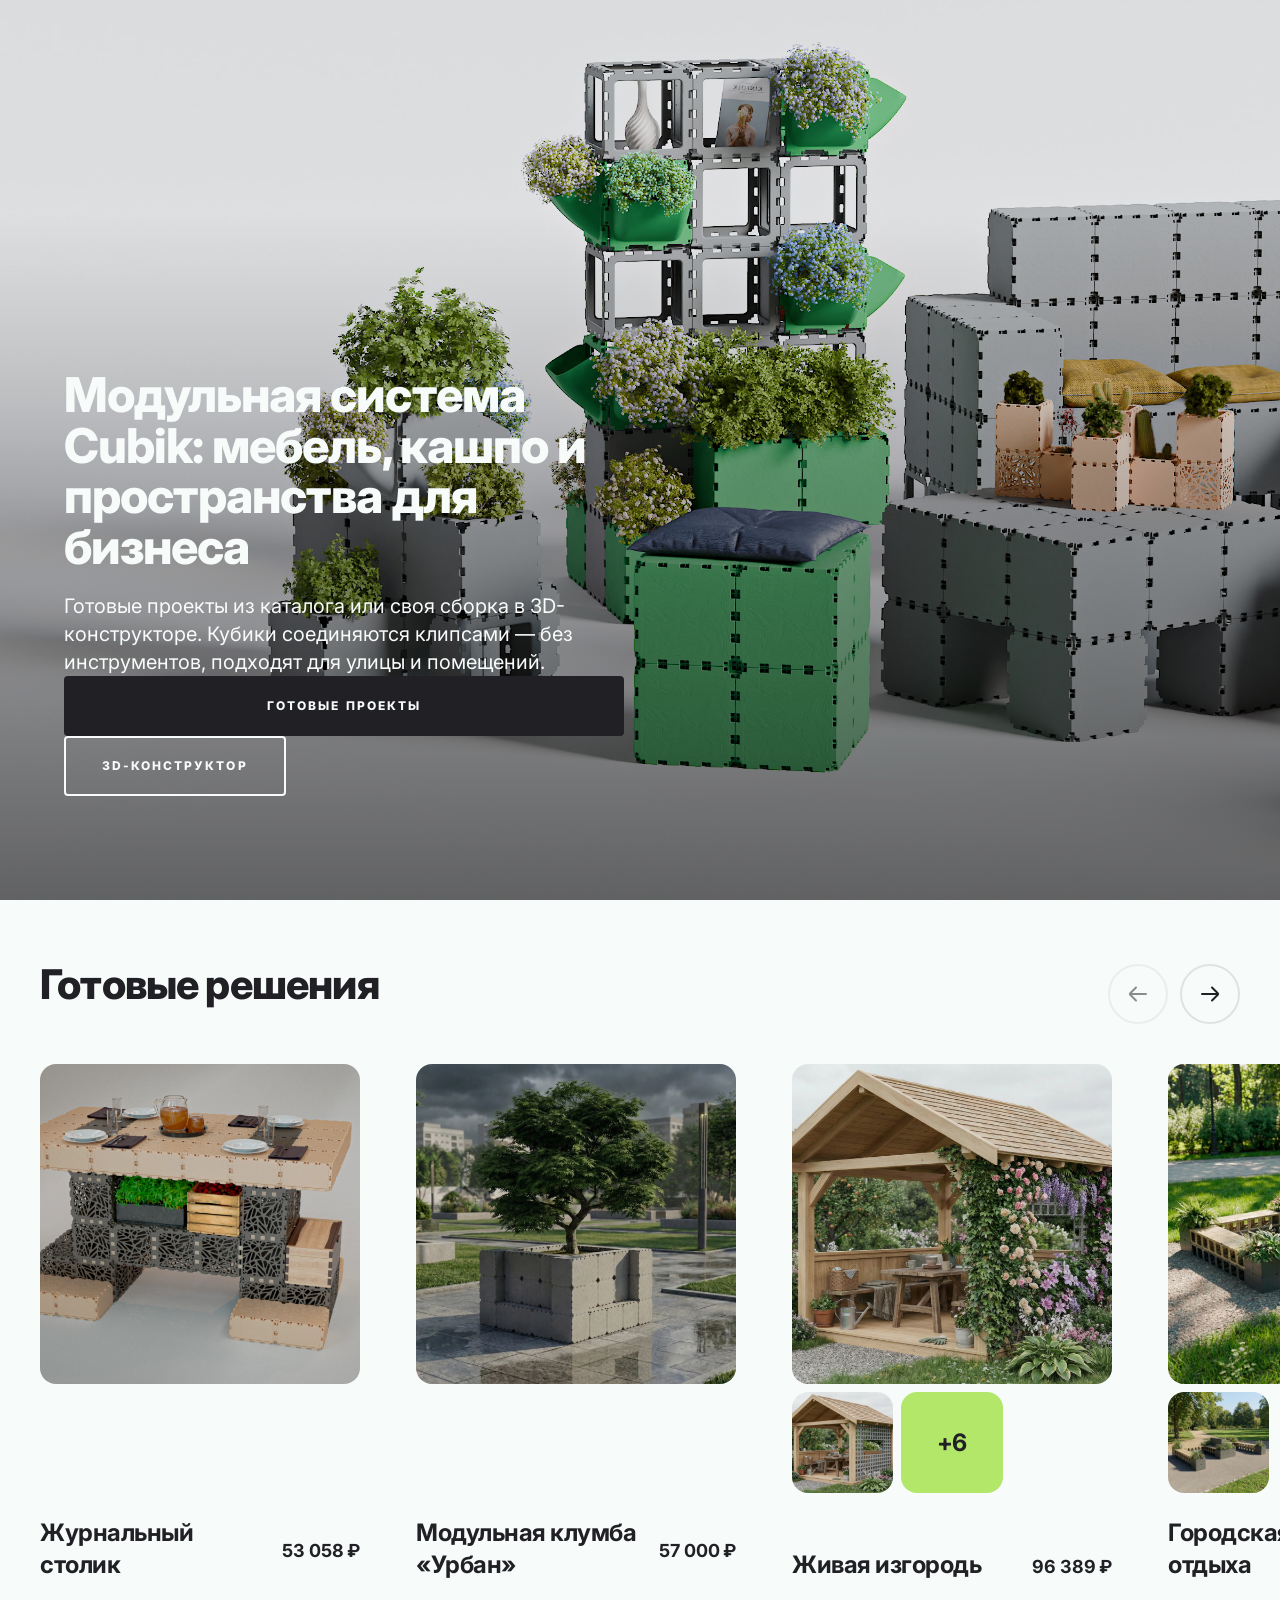
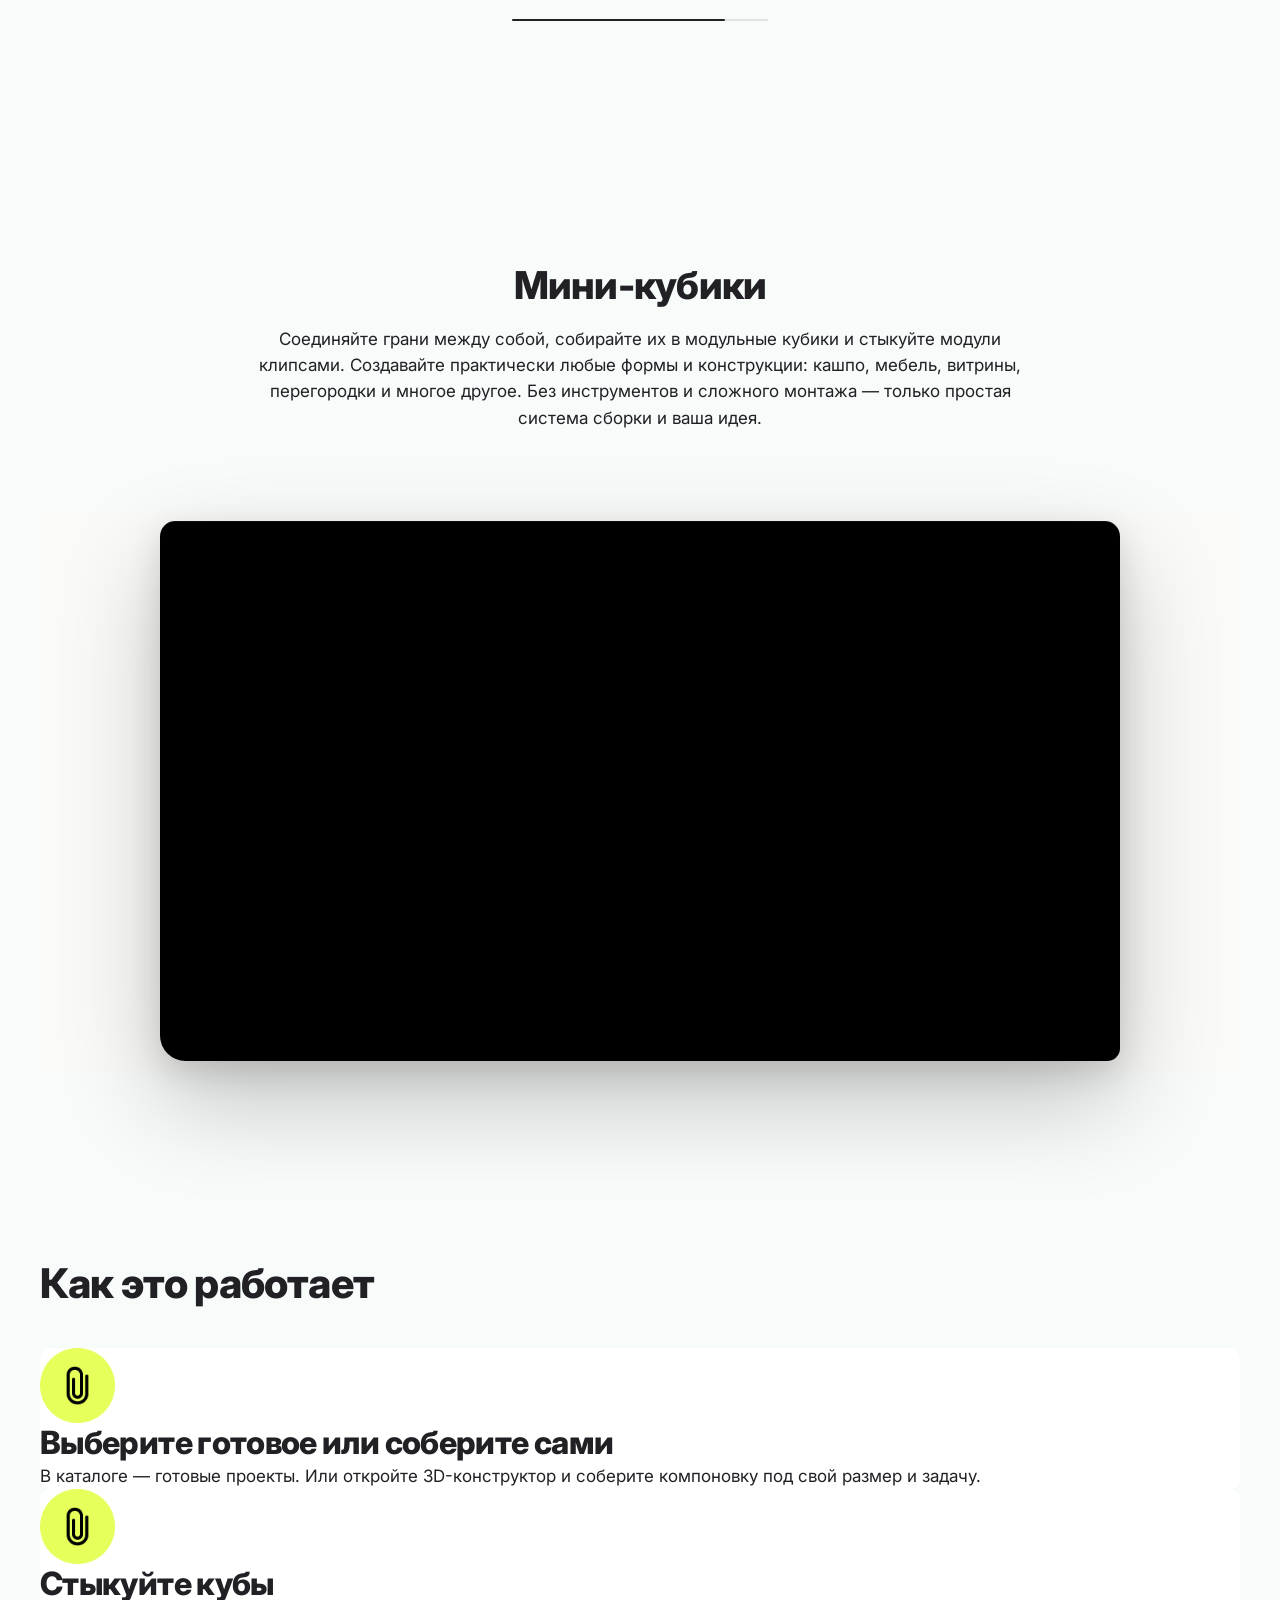
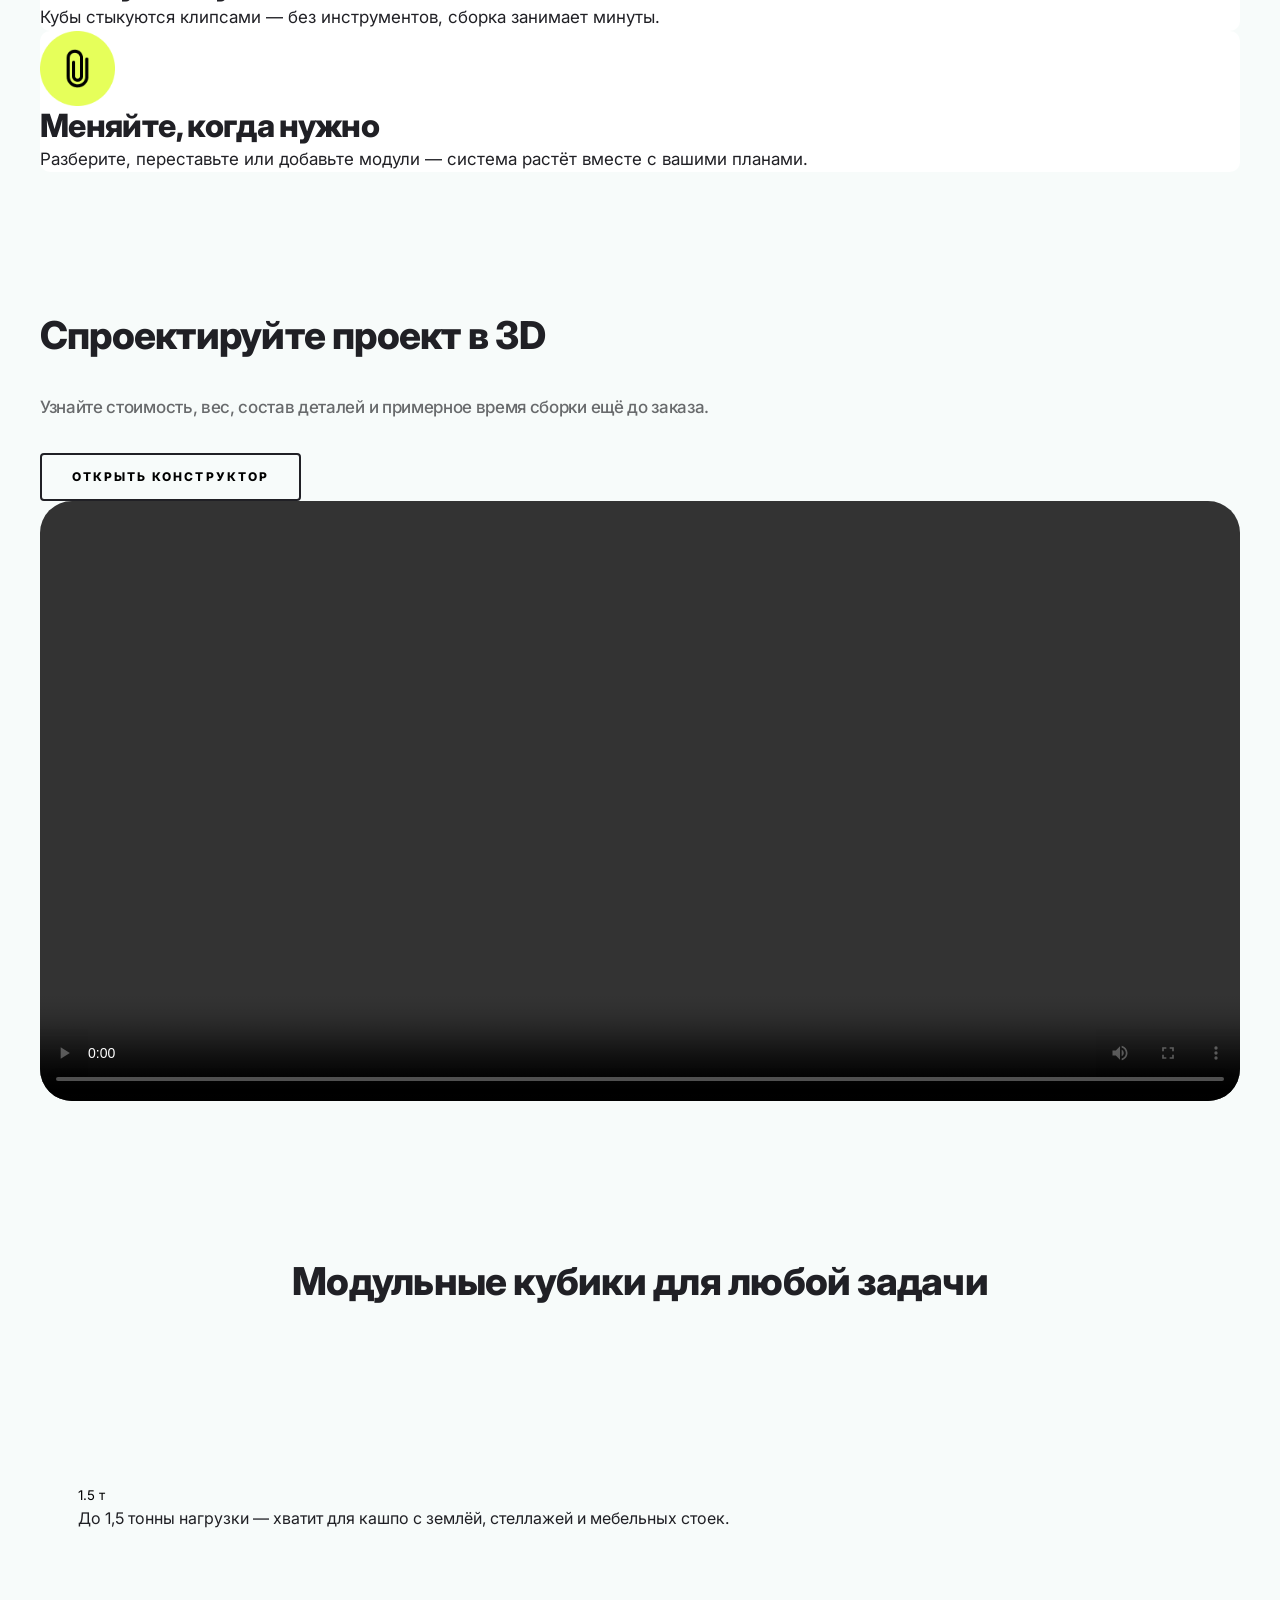
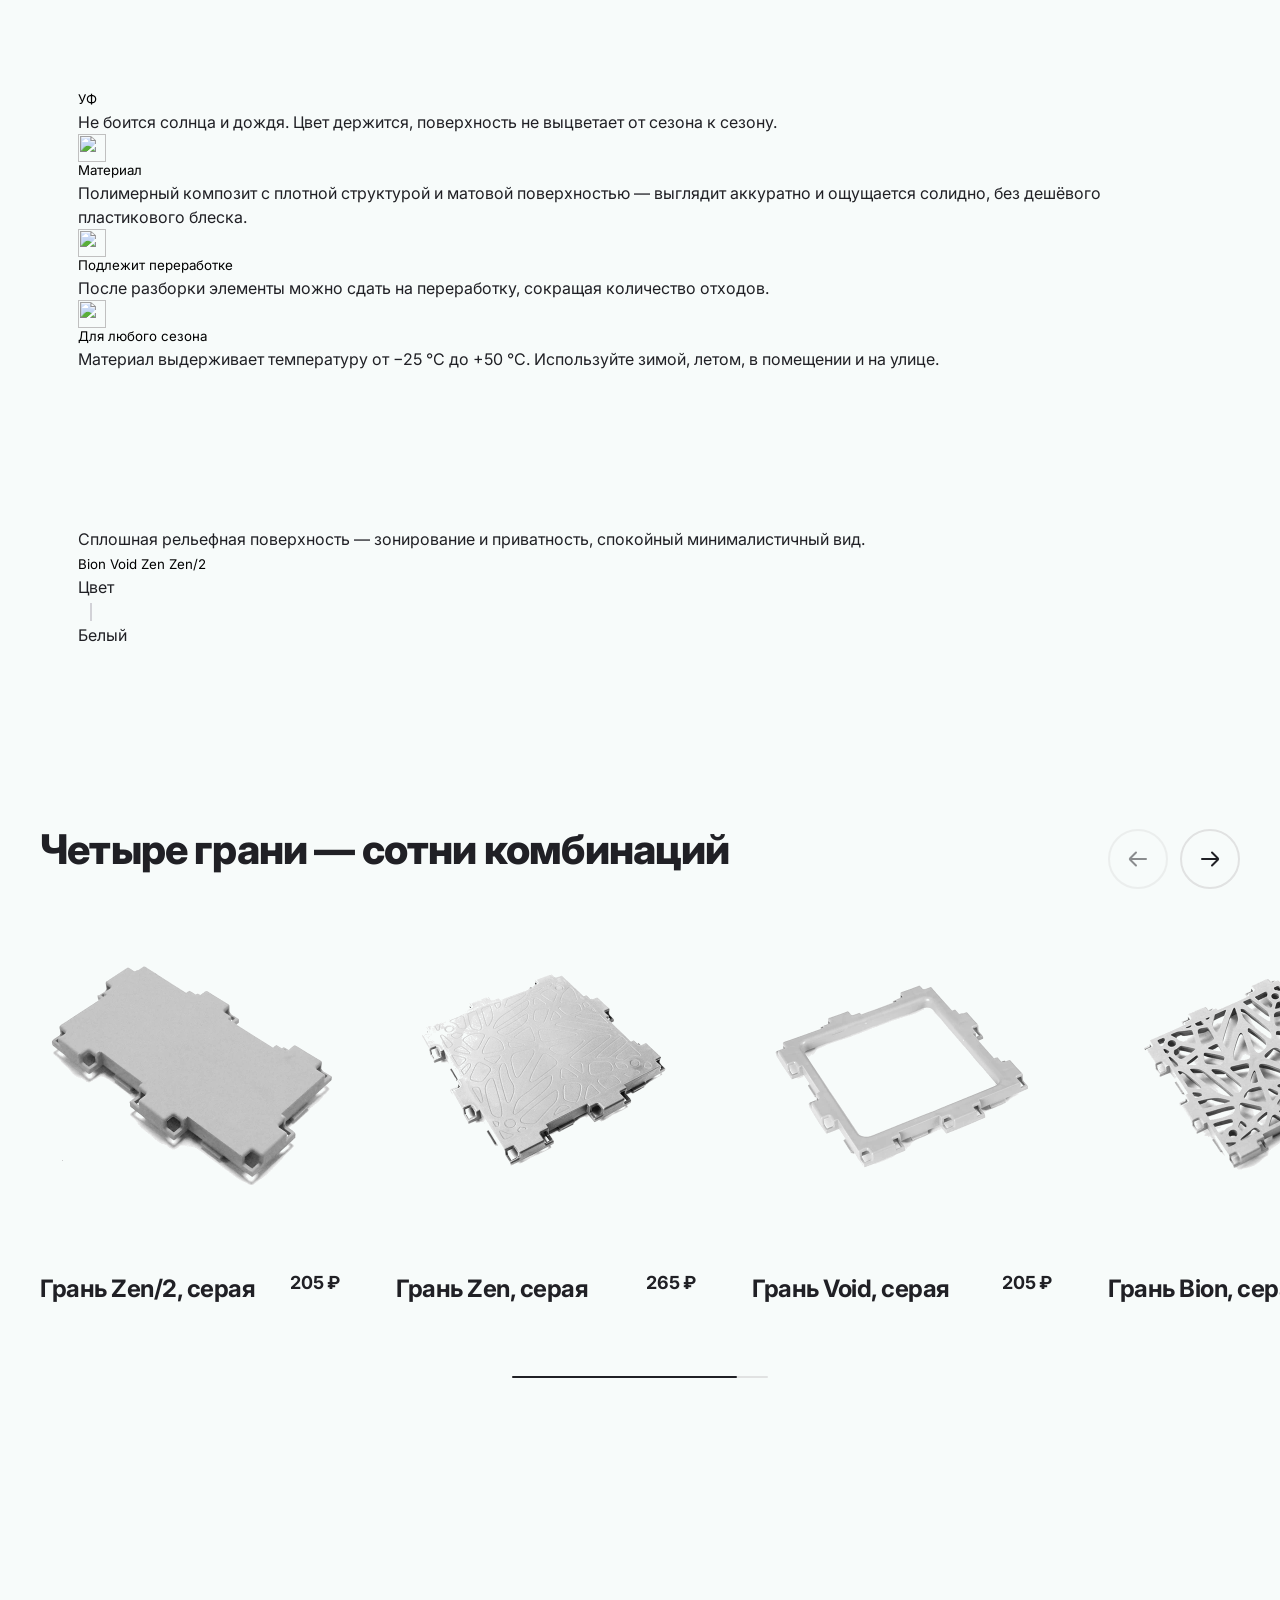
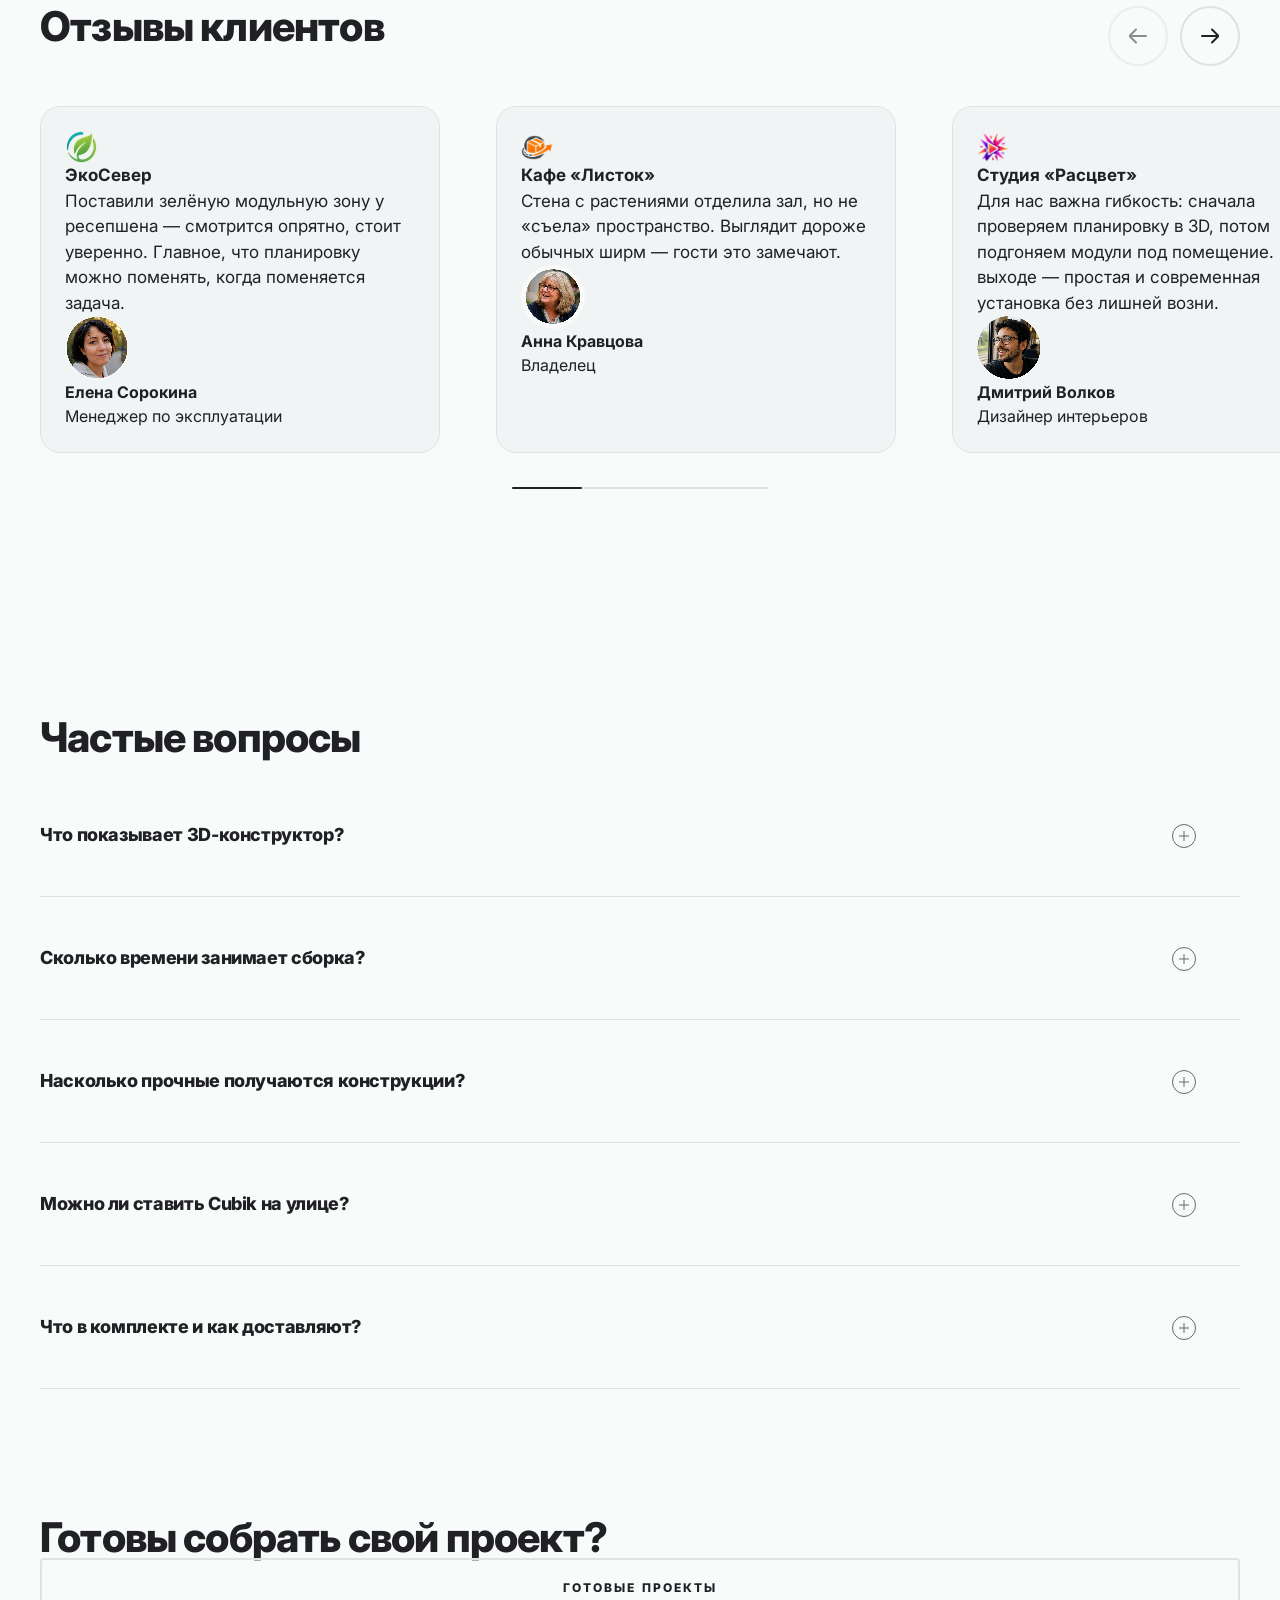
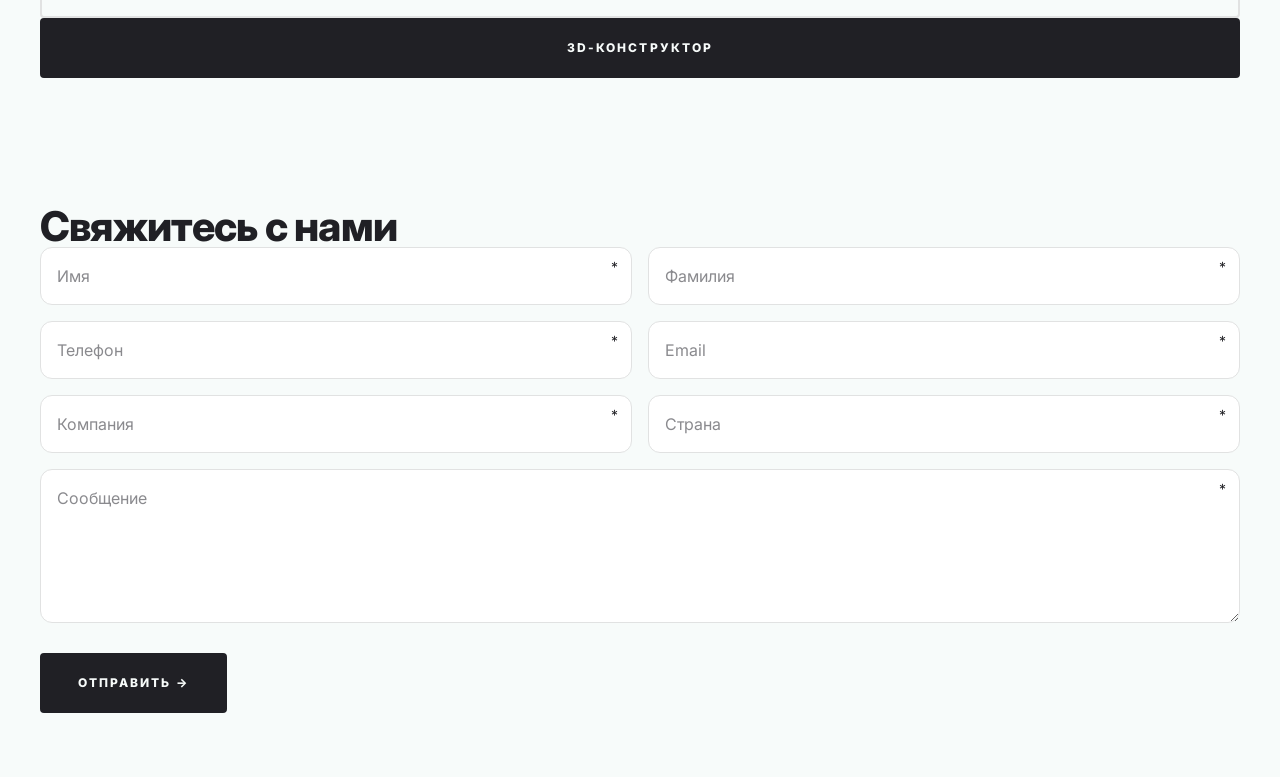
==== commit 5844f252: "Update copy, FAQ, and facet cards with transparent WebP images. Co-authored-by: Cursor <cursoragent@" ====
--- a/index.html
+++ b/index.html
@@ -81,8 +81,8 @@
 
         <div class="creativity pt-5 pb-0">
             <div class="creativity__head">
-                <div class="creativity__title h2">От кубиков — к готовым объектам</div>
-                <div class="mb-4">Грани соединяются в кубик — и с вашей фантазией превращаются в кашпо, мебель, витрины, перегородки и многое другое. Посмотрите, как это выглядит в деле.</div>
+                <div class="creativity__title h2">Мини-кубики</div>
+                <div class="mb-4 creativity__lead">Соединяйте грани между собой, собирайте их в модульные кубики и стыкуйте модули клипсами. Создавайте практически любые формы и конструкции: кашпо, мебель, витрины, перегородки и многое другое. Без инструментов и сложного монтажа — только простая система сборки и ваша идея.</div>
             </div>
             <section class="cb-hv" id="headVideo" data-cb-hv aria-label="Видео о Cubik">
                 <div class="cb-hv__inner">
@@ -123,10 +123,10 @@
                         <div class="p-5" style="height: 100%; background: #ffffff; border-radius: 10px">
                             <div class="text-left">
                                 <div class="mb-4 d-flex flex-column align-items-left">
-                                    <img src="assets/images/icons/how-icon.png" style="width: 75px" alt="Соедините грани">
-                                </div>
-                                <div class="h4 mb-3">Соедините грани</div>
-                                <p>Грани стыкуются клипсами — без инструментов, сборка занимает минуты.</p>
+                                    <img src="assets/images/icons/how-icon.png" style="width: 75px" alt="Стыкуйте кубы">
+                                </div>
+                                <div class="h4 mb-3">Стыкуйте кубы</div>
+                                <p>Кубы стыкуются клипсами — без инструментов, сборка занимает минуты.</p>
                             </div>
                         </div>
                     </div>
@@ -222,7 +222,7 @@
                                         <span class="modular-acc-icon-btn" aria-hidden="true"><span class="modular-acc-plus"></span></span>
                                         <span class="modular-acc-label modular-acc-label--icon">
                                             <img src="assets/images/material/polymer.svg" alt="" width="28" height="28" decoding="async">
-                                            <span>Композит</span>
+                                            <span>Материал</span>
                                         </span>
                                     </button>
                                     <div class="modular-acc-panel" id="acc-panel-poly" role="region" aria-labelledby="acc-trigger-poly" aria-hidden="true">
@@ -236,12 +236,12 @@
                                         <span class="modular-acc-icon-btn" aria-hidden="true"><span class="modular-acc-plus"></span></span>
                                         <span class="modular-acc-label modular-acc-label--icon">
                                             <img src="assets/images/material/recycle.svg" alt="" width="28" height="28" decoding="async">
-                                            <span>Перерабатываемый</span>
+                                            <span>Подлежит переработке</span>
                                         </span>
                                     </button>
                                     <div class="modular-acc-panel" id="acc-panel-rec" role="region" aria-labelledby="acc-trigger-rec" aria-hidden="true">
                                         <div class="modular-acc-panel-inner">
-                                            <p class="modular-acc-desc">Материал поддаётся переработке: после разборки фракции можно сдать в приёмку вторсырья.</p>
+                                            <p class="modular-acc-desc">После разборки элементы можно сдать на переработку, сокращая количество отходов.</p>
                                         </div>
                                     </div>
                                 </div>
@@ -250,12 +250,12 @@
                                         <span class="modular-acc-icon-btn" aria-hidden="true"><span class="modular-acc-plus"></span></span>
                                         <span class="modular-acc-label modular-acc-label--icon">
                                             <img src="assets/images/material/temperature-range.png" alt="" width="28" height="28" decoding="async">
-                                            <span>Климат</span>
+                                            <span>Для любого сезона</span>
                                         </span>
                                     </button>
                                     <div class="modular-acc-panel" id="acc-panel-temp" role="region" aria-labelledby="acc-trigger-temp" aria-hidden="true">
                                         <div class="modular-acc-panel-inner">
-                                            <p class="modular-acc-desc">Работает от −25 °C до +50 °C — подходит и для зимних балконов, и для жаркого лета на улице.</p>
+                                            <p class="modular-acc-desc">Материал выдерживает температуру от <span class="nobreak">−25&nbsp;°C</span> до <span class="nobreak">+50&nbsp;°C</span>. Используйте зимой, летом, в помещении и&nbsp;на&nbsp;улице.</p>
                                         </div>
                                     </div>
                                 </div>
--- a/css/responsive.css
+++ b/css/responsive.css
@@ -51,9 +51,19 @@
 
 .landing-cubik .creativity__title.h2 {
     font-size: clamp(2rem, 3vw, 4rem);
-    line-height: 1;
+    line-height: 1.05;
     font-weight: 800;
     letter-spacing: -0.02em;
+    text-wrap: balance;
+    hyphens: none;
+    -webkit-hyphens: none;
+}
+
+.landing-cubik .creativity__head .creativity__lead {
+    max-width: 49rem;
+    margin-left: auto;
+    margin-right: auto;
+    text-align: center;
 }
 
 .landing-cubik .creativity__content h2 {
@@ -127,7 +137,8 @@
 .landing-cubik .catalog_main .discover__slide {
     display: flex;
     align-items: flex-end;
-    min-height: calc(100vh - 6rem);
+    min-height: 100svh;
+    min-height: 100dvh;
     overflow: hidden;
     background: #f7fbfa;
 }
@@ -242,10 +253,18 @@
 }
 
 .landing-cubik .swiper-collections .swiper-slide {
-    width: 22.5rem;
+    width: var(--slide-product);
     padding: 0 1rem;
     height: auto;
     display: flex;
+}
+
+.landing-cubik #swiperFacets .swiper-slide {
+    width: var(--slide-facet);
+}
+
+.landing-cubik #swiperTestimonials .swiper-slide {
+    width: var(--slide-review);
 }
 
 .landing-cubik .collections__item {
@@ -310,7 +329,7 @@
 
 @media (max-width: 768px) {
     .landing-cubik .cb-hv {
-        padding: 80px 18px;
+        padding: clamp(12px, 3vw, 20px) var(--page-gutter);
     }
     .landing-cubik .cb-hv__frame {
         border-radius: 14px;
@@ -464,6 +483,148 @@
 
     .landing-cubik .sm-vision {
         display: block !important;
+    }
+
+    .landing-cubik .discover__slide > img {
+        object-position: 62% center;
+    }
+
+    .landing-cubik .discover_title_h2 {
+        font-size: clamp(1.5rem, 6.5vw, 2rem);
+        line-height: 1.05;
+        margin-top: 0;
+        margin-bottom: clamp(1rem, 4vw, 1.5rem);
+    }
+
+    .landing-cubik .discover_desc_mob {
+        font-size: clamp(0.9375rem, 3.8vw, 1.0625rem);
+        line-height: 1.45;
+        margin-bottom: clamp(1.5rem, 8vw, 2.5rem);
+    }
+
+    .landing-cubik .discover .button-large {
+        height: 3rem;
+        min-height: 48px;
+        font-size: 0.9375rem;
+    }
+
+    .landing-cubik .discover__cta-row {
+        --bs-gutter-x: 0.75rem;
+    }
+
+    .landing-cubik .collections__title.h1,
+    .landing-cubik .catalog__title.h1,
+    .landing-cubik .post__title.h1 {
+        font-size: clamp(1.75rem, 7vw, 2.35rem);
+        line-height: 1.05;
+    }
+
+    .landing-cubik .creativity__title.h2,
+    .landing-cubik .creativity__content h2 {
+        font-size: clamp(1.65rem, 6.5vw, 2.25rem);
+        margin-bottom: clamp(1rem, 4vw, 1.5rem);
+        text-align: left;
+        line-height: 1.08;
+    }
+
+    .landing-cubik .creativity__head .creativity__lead {
+        text-align: left;
+        margin-left: 0;
+        margin-right: 0;
+    }
+
+    .landing-cubik .creativity__content {
+        text-align: left;
+    }
+
+    .landing-cubik .creativity__content p {
+        margin-bottom: 1.25rem;
+    }
+
+    .landing-cubik .creativity__button {
+        width: 100%;
+        justify-content: center;
+        min-height: 48px;
+    }
+
+    .landing-cubik .catalog .p-5 {
+        padding: clamp(1.25rem, 4.5vw, 1.75rem) !important;
+    }
+
+    .landing-cubik .catalog .h4 {
+        font-size: clamp(1.05rem, 4.2vw, 1.2rem);
+    }
+
+    .landing-cubik .collections__head {
+        flex-wrap: wrap;
+        align-items: center;
+        gap: 1rem;
+    }
+
+    .landing-cubik .collections__head .collections__title {
+        flex: 1 1 calc(100% - 6.5rem);
+        min-width: 0;
+    }
+
+    .landing-cubik .collections__nav {
+        flex-shrink: 0;
+    }
+
+    .landing-cubik .collections__nav.swiper .swiper-button-prev,
+    .landing-cubik .collections__nav.swiper .swiper-button-next {
+        width: 44px;
+        height: 44px;
+        min-width: 44px;
+        min-height: 44px;
+    }
+
+    .landing-cubik .collections__wrapper {
+        margin-left: calc(-1 * var(--page-gutter));
+        margin-right: calc(-1 * var(--page-gutter));
+    }
+
+    .landing-cubik .swiper-collections .swiper-slide {
+        padding: 0 0.5rem;
+    }
+
+    .landing-cubik .swiper-collections .swiper-slide:first-child {
+        padding-left: var(--page-gutter);
+    }
+
+    .landing-cubik .swiper-collections .swiper-slide:last-child {
+        padding-right: var(--page-gutter);
+    }
+
+    .landing-cubik .collections__subtitle {
+        font-size: clamp(0.9375rem, 3.6vw, 1.125rem);
+        line-height: 1.35;
+        word-break: break-word;
+    }
+
+    .landing-cubik .collections__price {
+        font-size: clamp(0.9375rem, 3.6vw, 1.125rem);
+        white-space: nowrap;
+    }
+
+    .landing-cubik .collections__details {
+        gap: 0.75rem;
+    }
+
+    .landing-cubik .carousel__item {
+        padding: clamp(1rem, 4vw, 1.25rem);
+    }
+
+    .landing-cubik .landing-contact-form__submit {
+        align-self: stretch;
+        width: 100%;
+        min-height: 48px;
+    }
+
+    .landing-cubik .landing-contact-form input,
+    .landing-cubik .landing-contact-form textarea {
+        font-size: 16px;
+        padding-top: 0.875rem;
+        padding-bottom: 0.875rem;
     }
 
     .landing-cubik .header__navigation {
--- a/css/cubik-overrides.css
+++ b/css/cubik-overrides.css
@@ -31,7 +31,7 @@
 /* Мобильный hero — как cubik.one */
 @media only screen and (max-width: 1023px) {
     .landing-cubik .catalog_main .discover__slide {
-        min-height: 37.5rem;
+        min-height: min(100svh, 100dvh);
     }
 }
 
@@ -131,6 +131,16 @@
         transform: none !important;
         bottom: 0.5rem !important;
     }
+}
+
+.landing-cubik .modular-acc-desc {
+    hyphens: none;
+    -webkit-hyphens: none;
+    text-wrap: pretty;
+}
+
+.landing-cubik .nobreak {
+    white-space: nowrap;
 }
 
 /* Форма «Свяжитесь с нами» */
@@ -215,3 +225,101 @@
         grid-template-columns: 1fr;
     }
 }
+
+/* --- Мобильная адаптация: отступы секций (перебиваем cubik-styles) --- */
+@media (max-width: 767px) {
+    .landing-cubik .collections {
+        padding: clamp(2rem, 6vw, 2.75rem) var(--page-gutter) clamp(3rem, 8vw, 4rem) !important;
+        overflow-x: clip;
+        overflow-y: visible;
+    }
+
+    .landing-cubik .creativity {
+        padding-left: var(--page-gutter) !important;
+        padding-right: var(--page-gutter) !important;
+        padding-bottom: 0 !important;
+    }
+
+    .landing-cubik .creativity.pt-5 {
+        padding-top: clamp(2rem, 6vw, 3rem) !important;
+    }
+
+    .landing-cubik .catalog__wrapper {
+        padding-left: var(--page-gutter) !important;
+        padding-right: var(--page-gutter) !important;
+    }
+
+    .landing-cubik .catalog__wrapper.pt-5 {
+        padding-top: clamp(2rem, 6vw, 3rem) !important;
+    }
+
+    .landing-cubik .catalog__wrapper.pb-5 {
+        padding-bottom: clamp(2rem, 6vw, 3rem) !important;
+    }
+
+    .landing-cubik .details__box {
+        padding: clamp(2rem, 6vw, 3rem) var(--page-gutter) !important;
+    }
+
+    .landing-cubik .post {
+        padding-left: 0 !important;
+        padding-right: 0 !important;
+    }
+
+    .landing-cubik .collections__head .collections__title {
+        padding-right: 0 !important;
+    }
+
+    .landing-cubik .collections__box:nth-child(2) {
+        margin-left: 0.75rem;
+    }
+}
+
+@media (max-width: 400px) {
+    .landing-cubik .collections__details {
+        flex-direction: column;
+        align-items: flex-start;
+        gap: 0.35rem;
+    }
+
+    .landing-cubik .collections__box:nth-child(2) {
+        margin-left: 0;
+        text-align: left;
+    }
+}
+
+/* Грани — прозрачный фон и ровные подписи */
+.landing-cubik #swiperFacets .collections__image {
+    background: transparent;
+}
+
+.landing-cubik #swiperFacets .collections__image img {
+    object-fit: contain;
+    border-radius: 0;
+    background: transparent;
+}
+
+.landing-cubik #swiperFacets .collections__details {
+    margin-top: 1.25rem;
+    min-height: 3.4rem;
+    align-items: flex-start;
+}
+
+.landing-cubik #swiperFacets .collections__subtitle {
+    min-height: 2.7em;
+    line-height: 1.35;
+}
+
+@media (min-width: 768px) and (max-width: 1023px) {
+    .landing-cubik .collections {
+        padding-left: clamp(1.5rem, 4vw, 2.5rem) !important;
+        padding-right: clamp(1.5rem, 4vw, 2.5rem) !important;
+    }
+
+    .landing-cubik .creativity,
+    .landing-cubik .catalog__wrapper,
+    .landing-cubik .details__box {
+        padding-left: clamp(1.5rem, 4vw, 2.5rem) !important;
+        padding-right: clamp(1.5rem, 4vw, 2.5rem) !important;
+    }
+}
